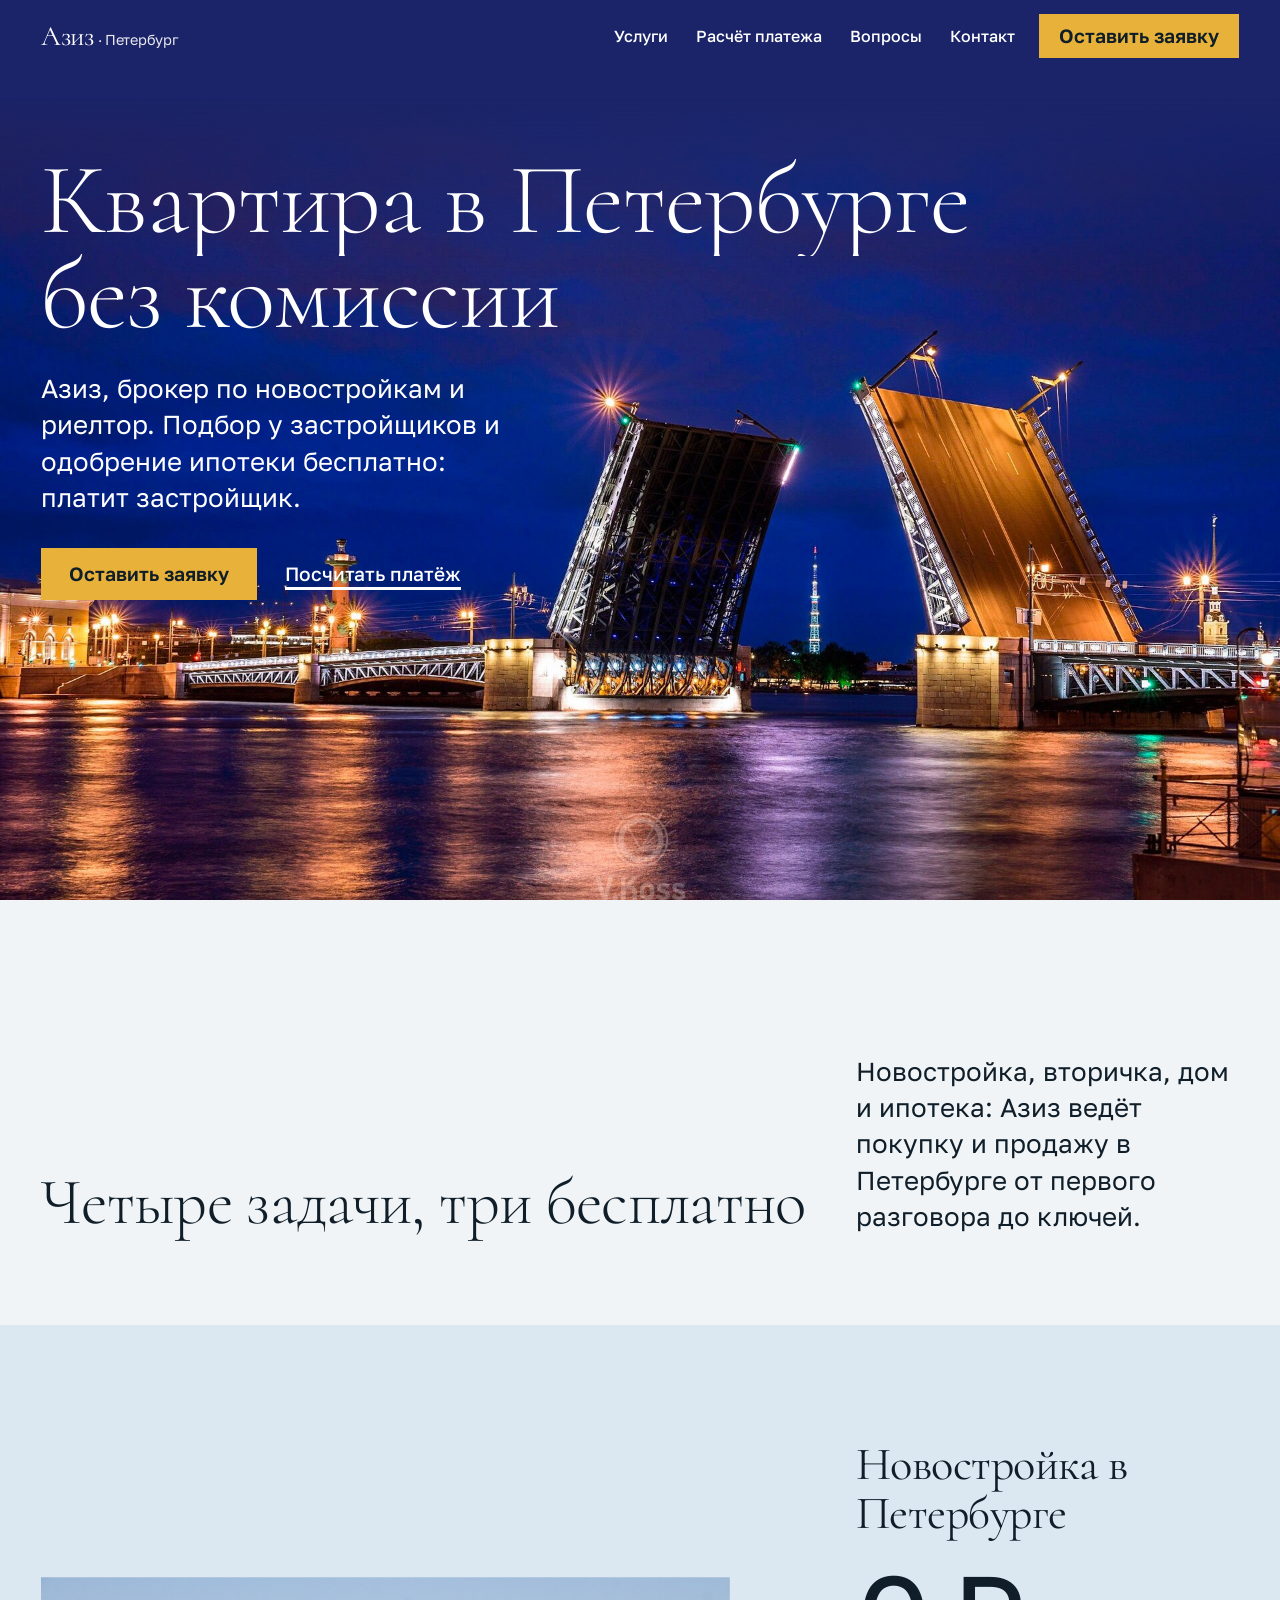
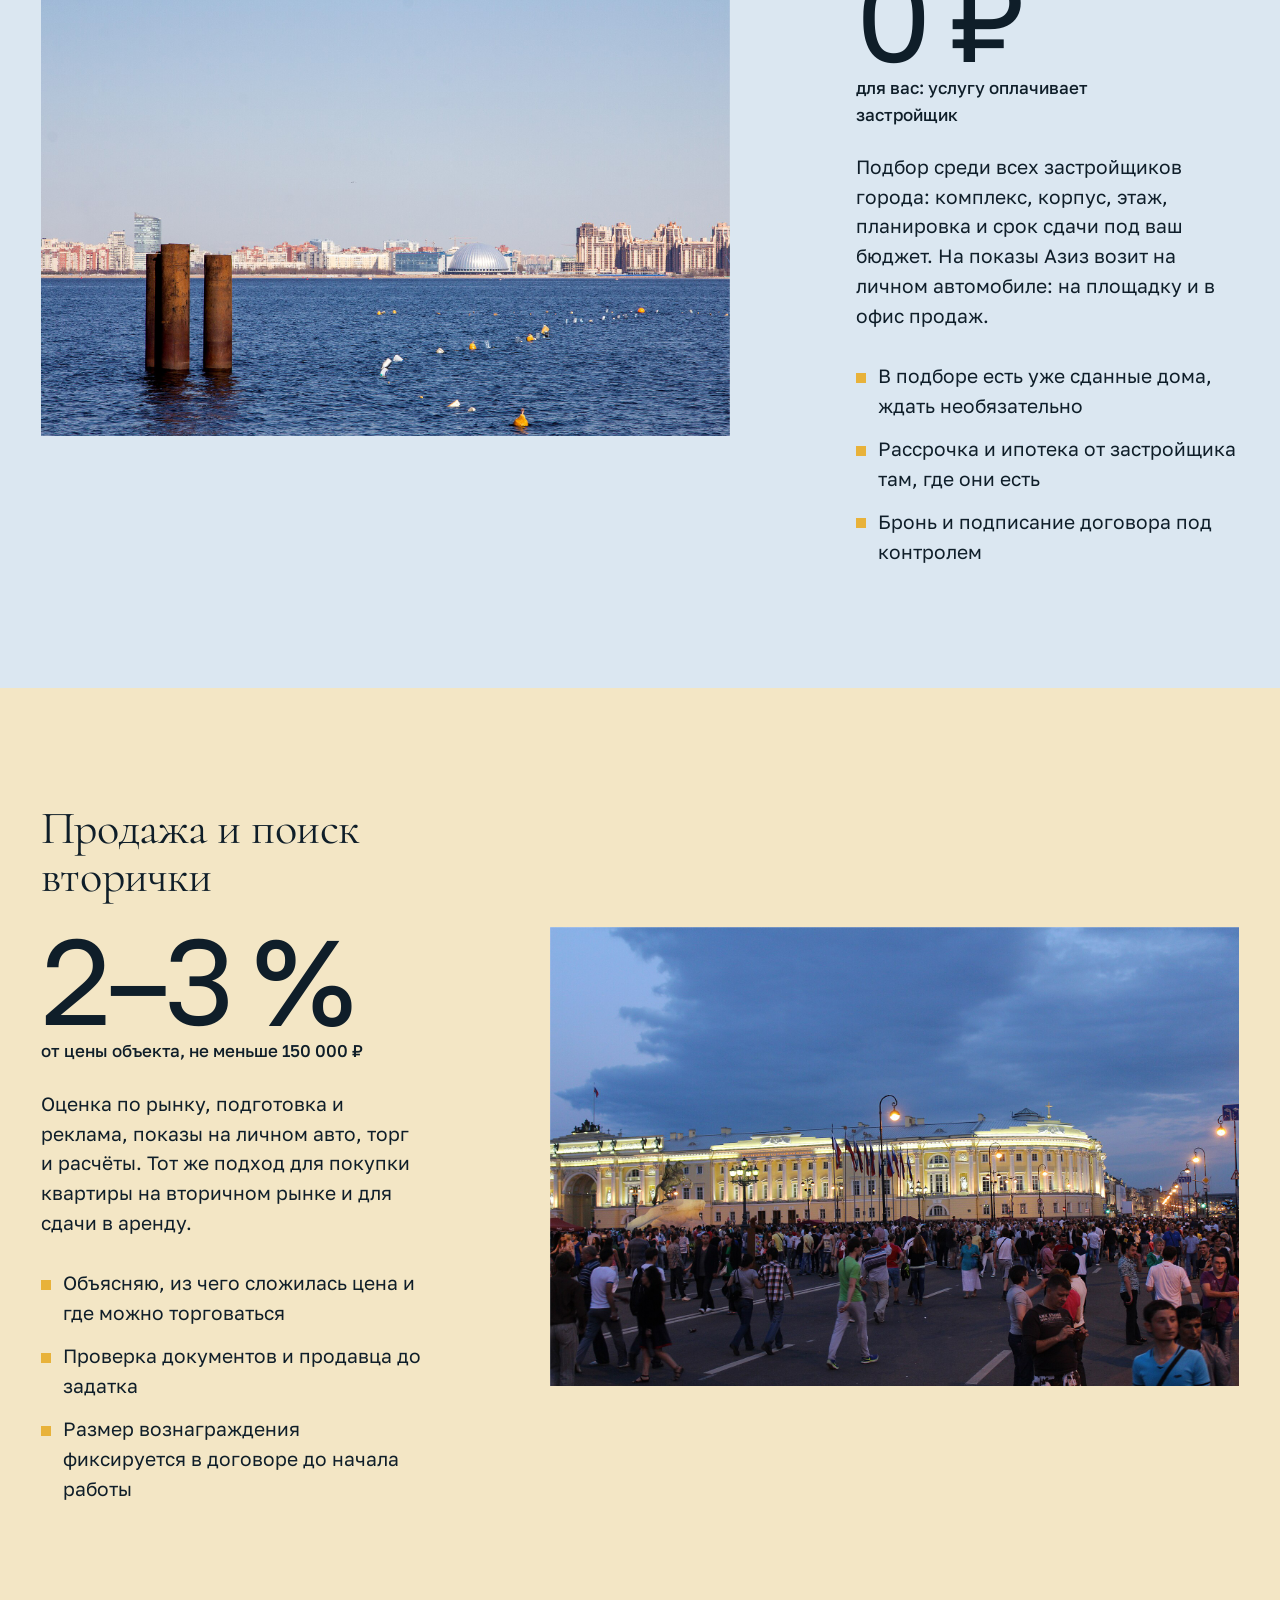
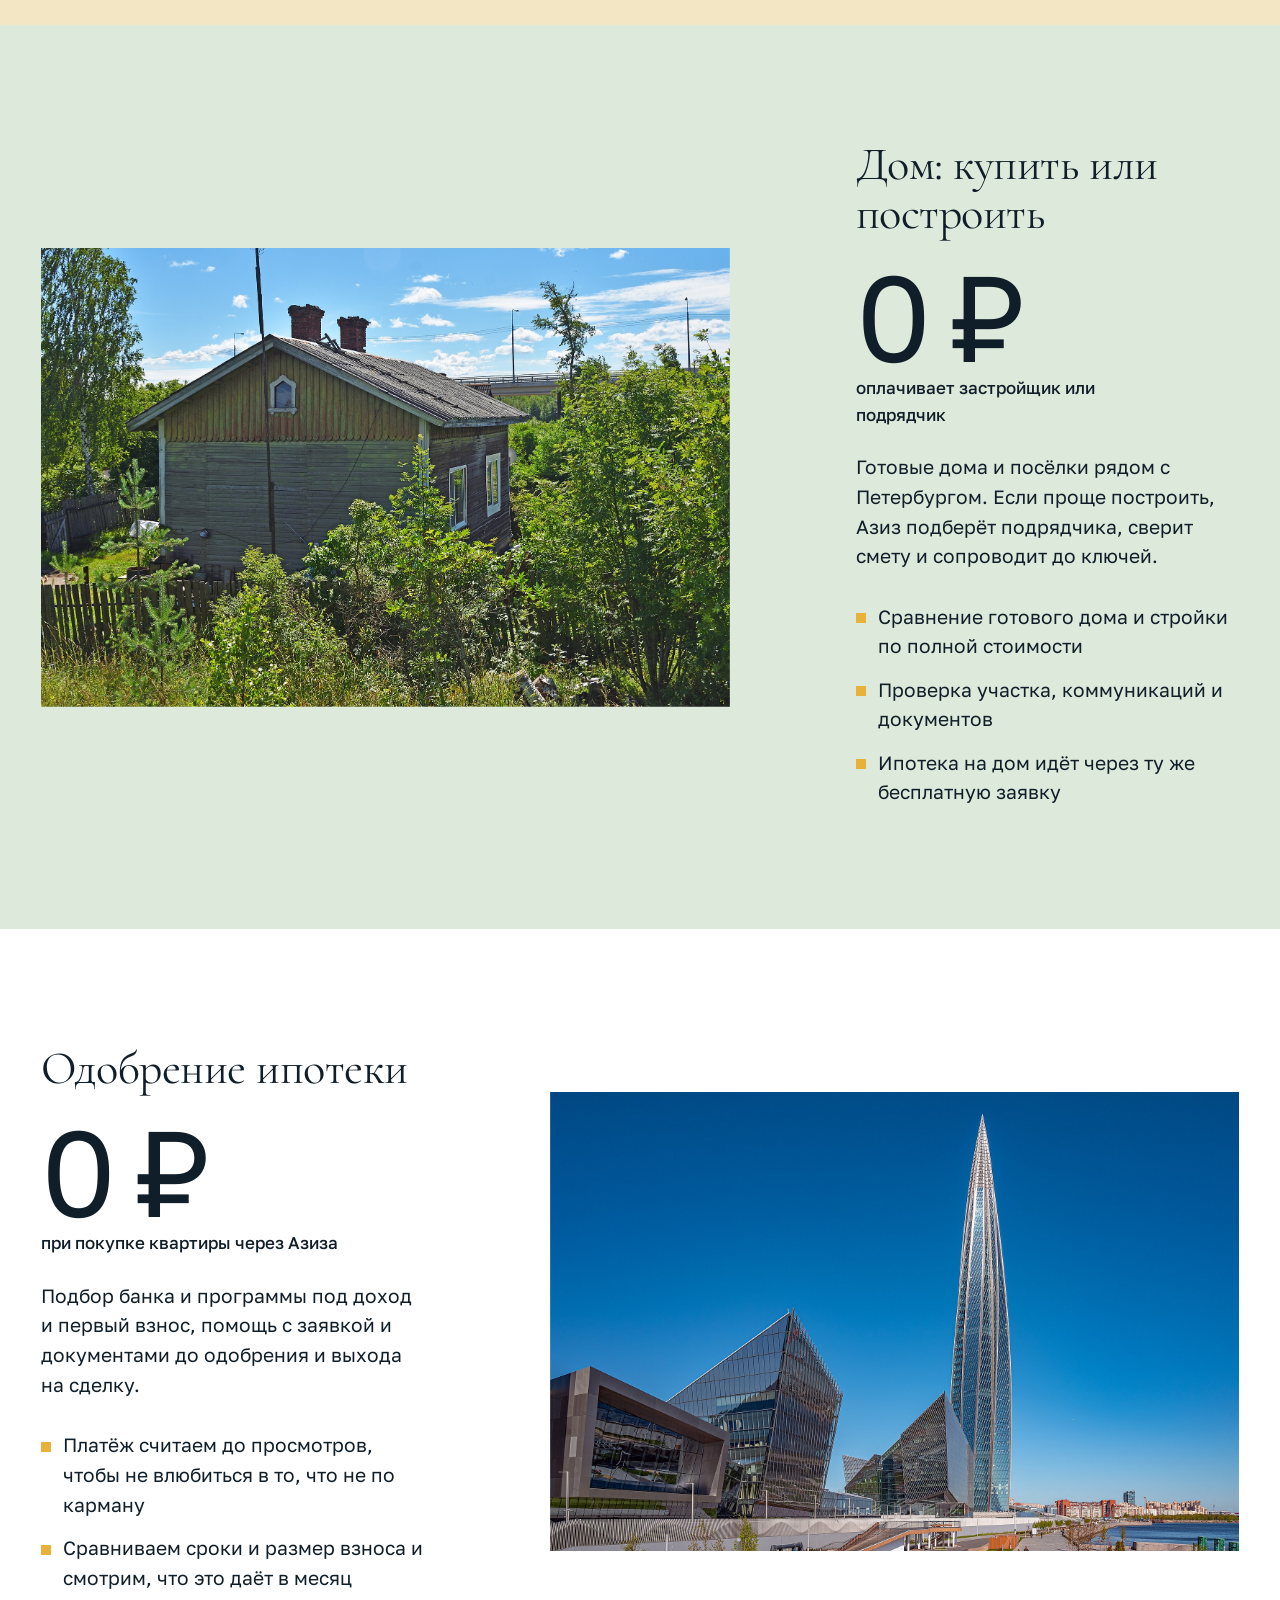
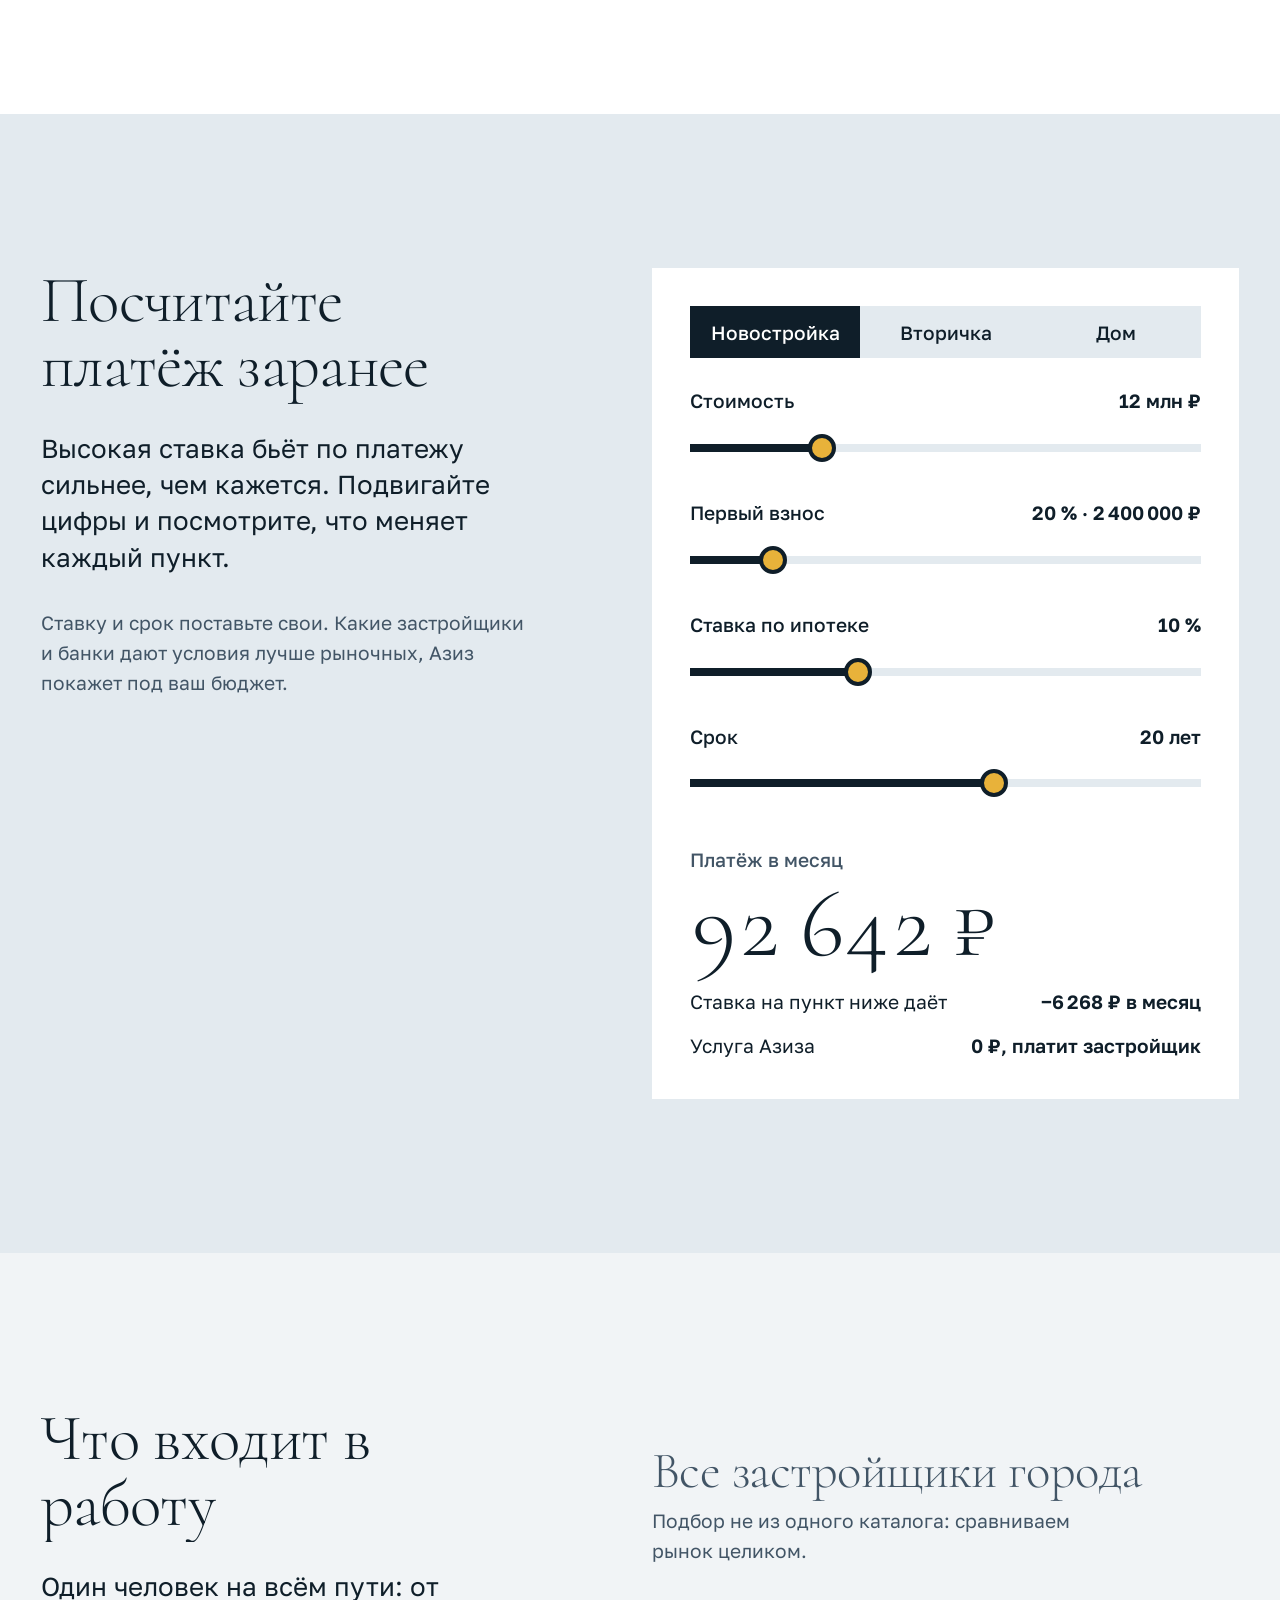
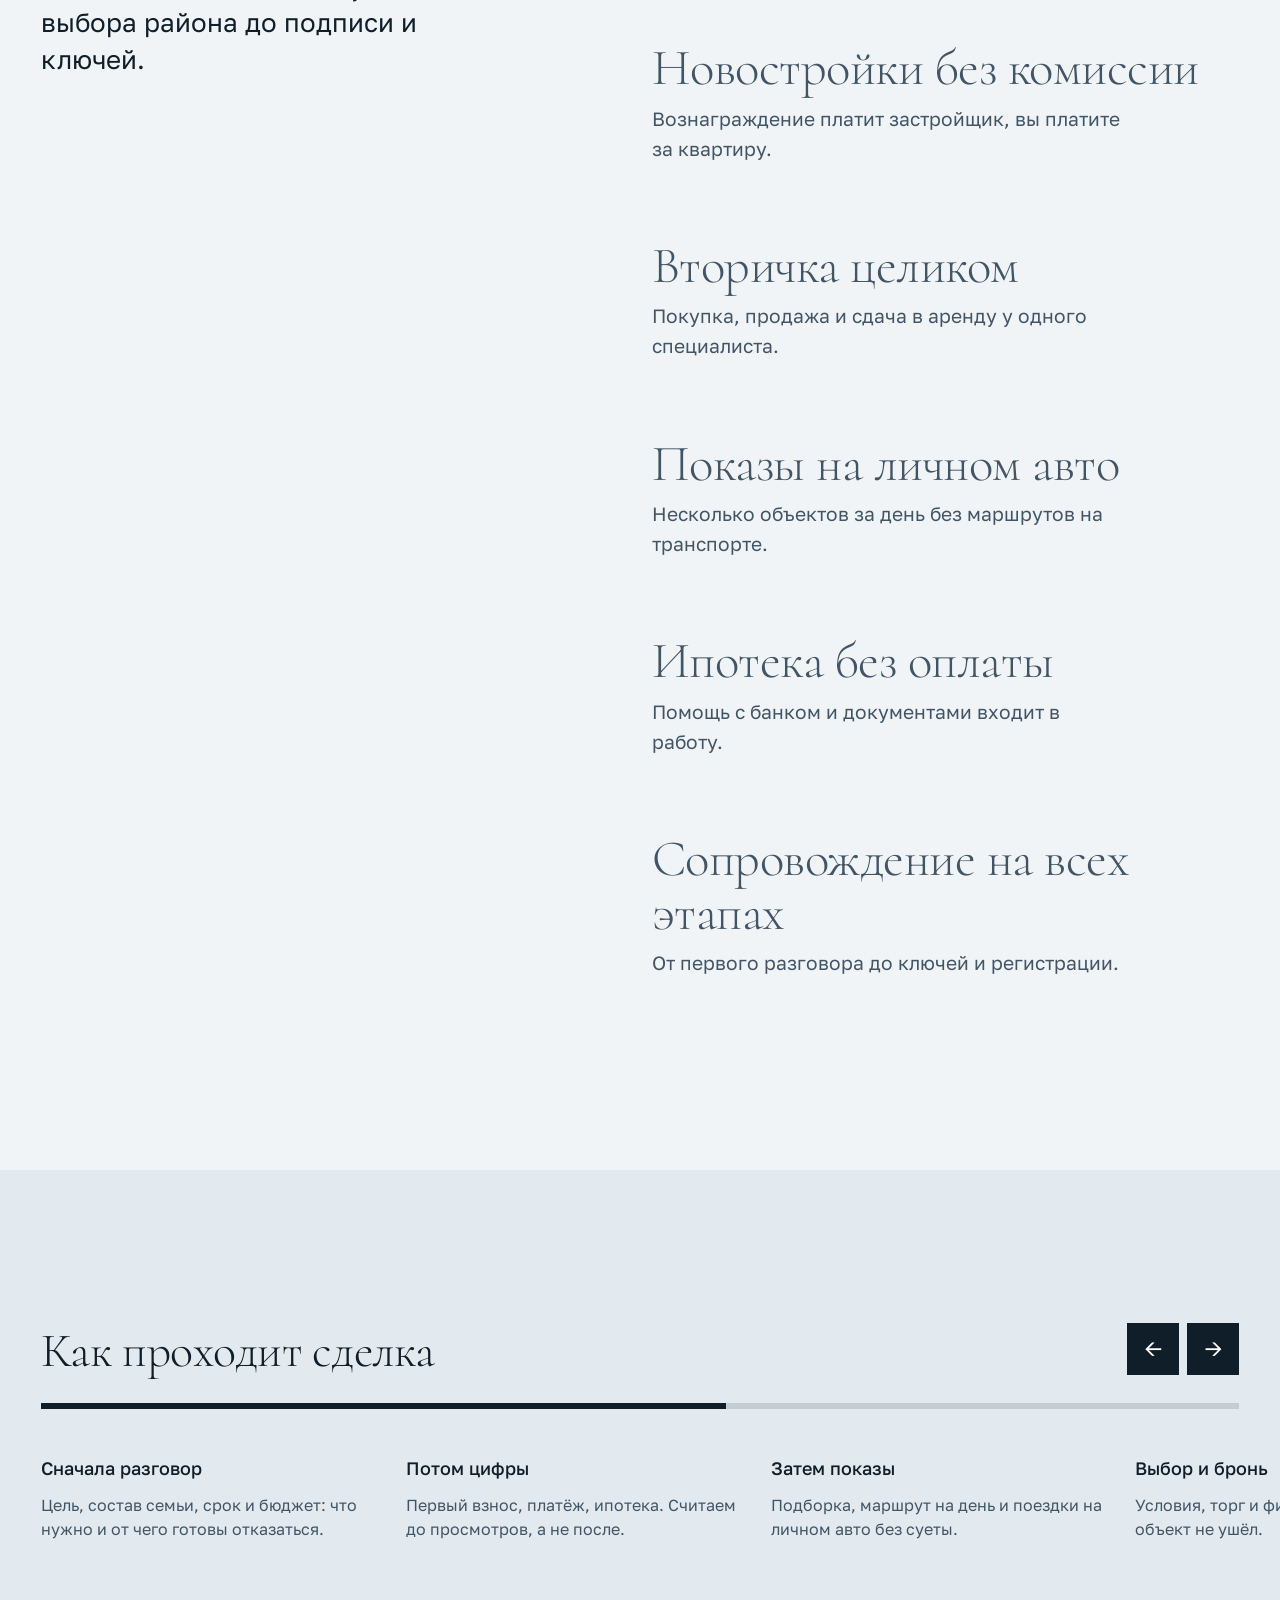
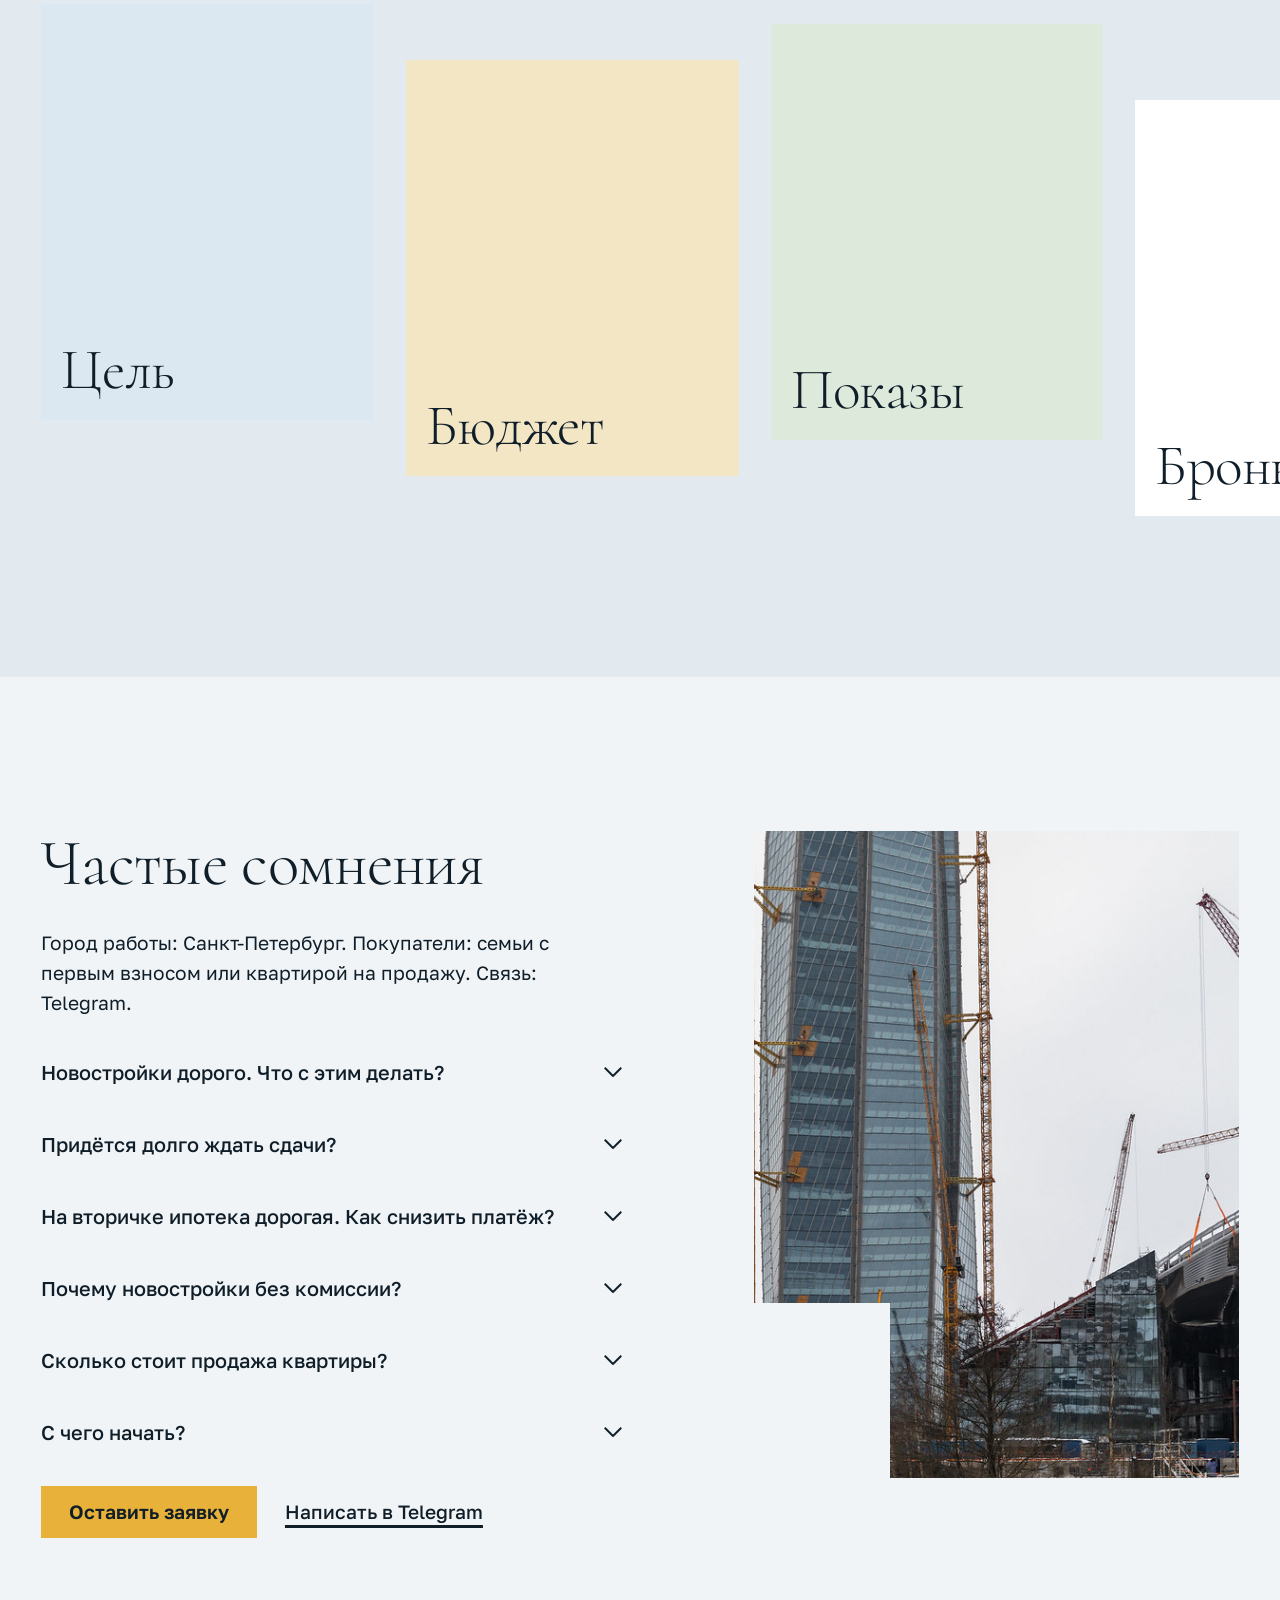
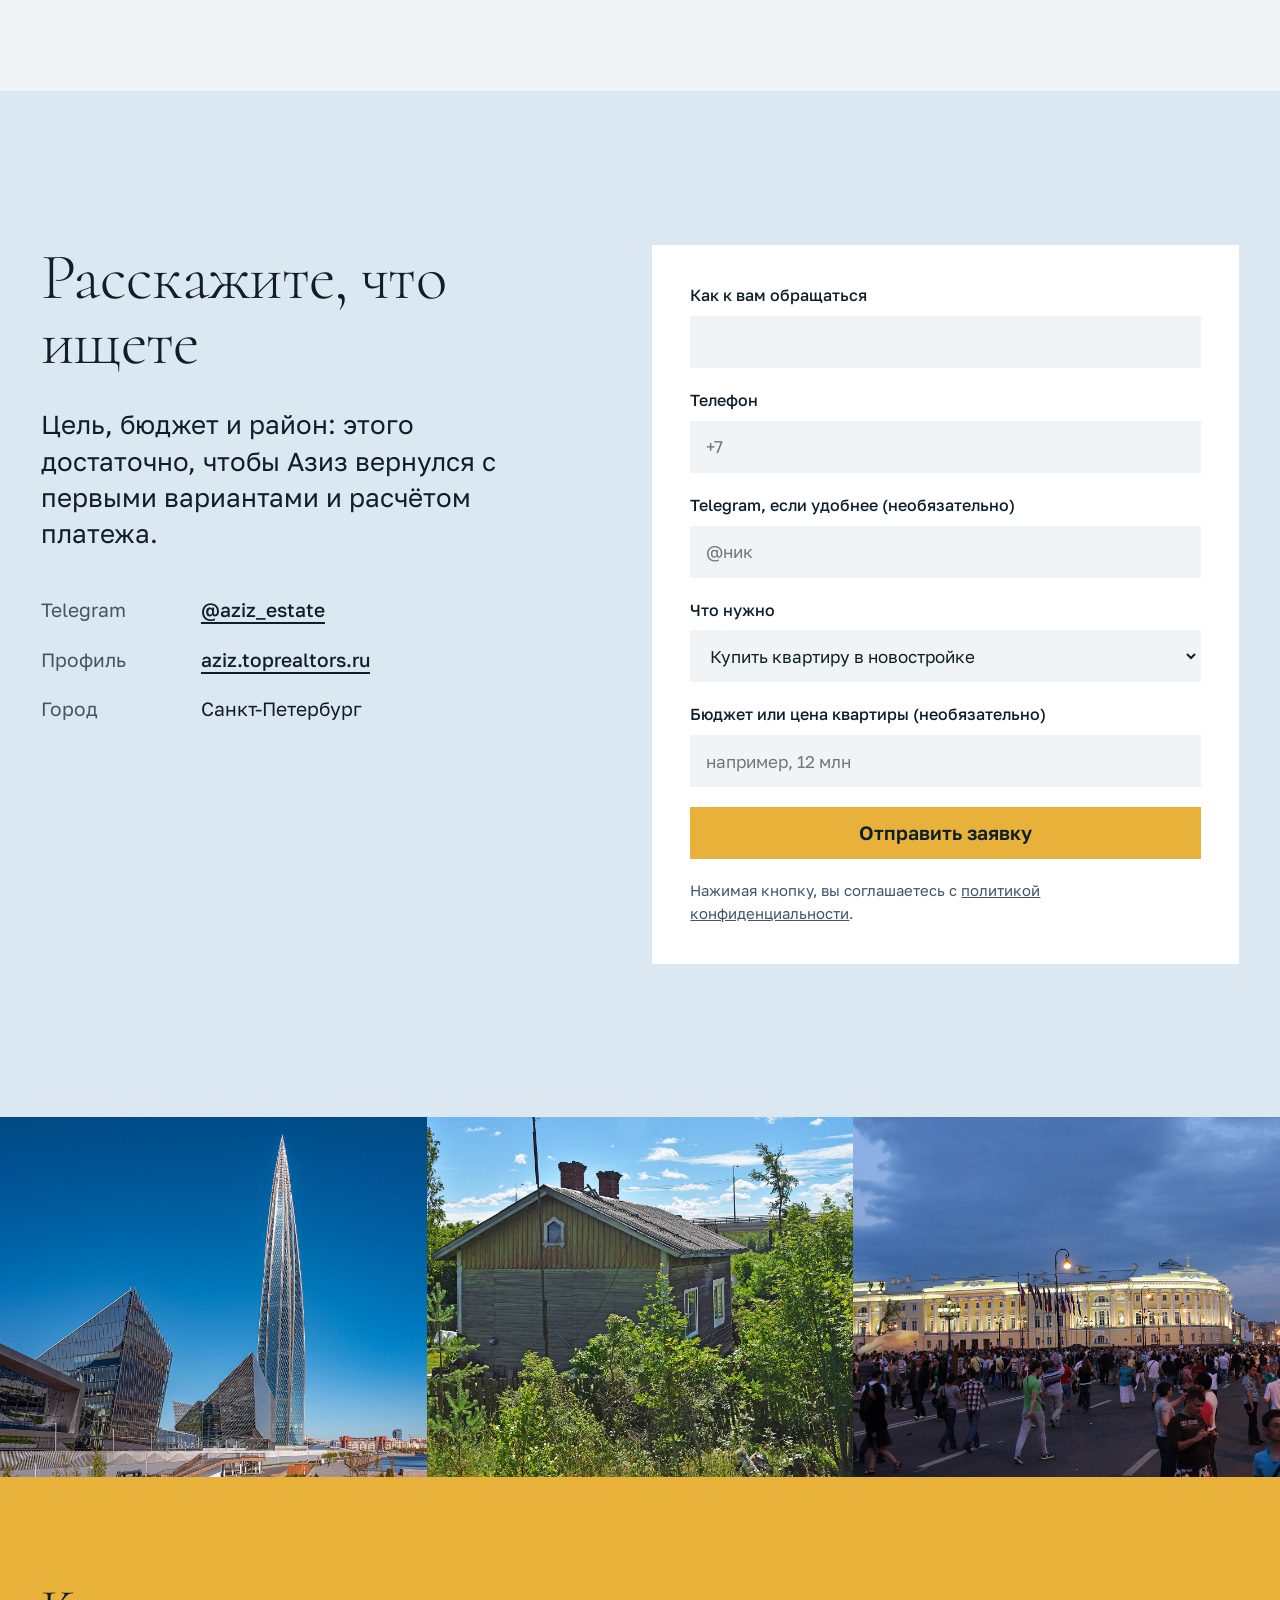
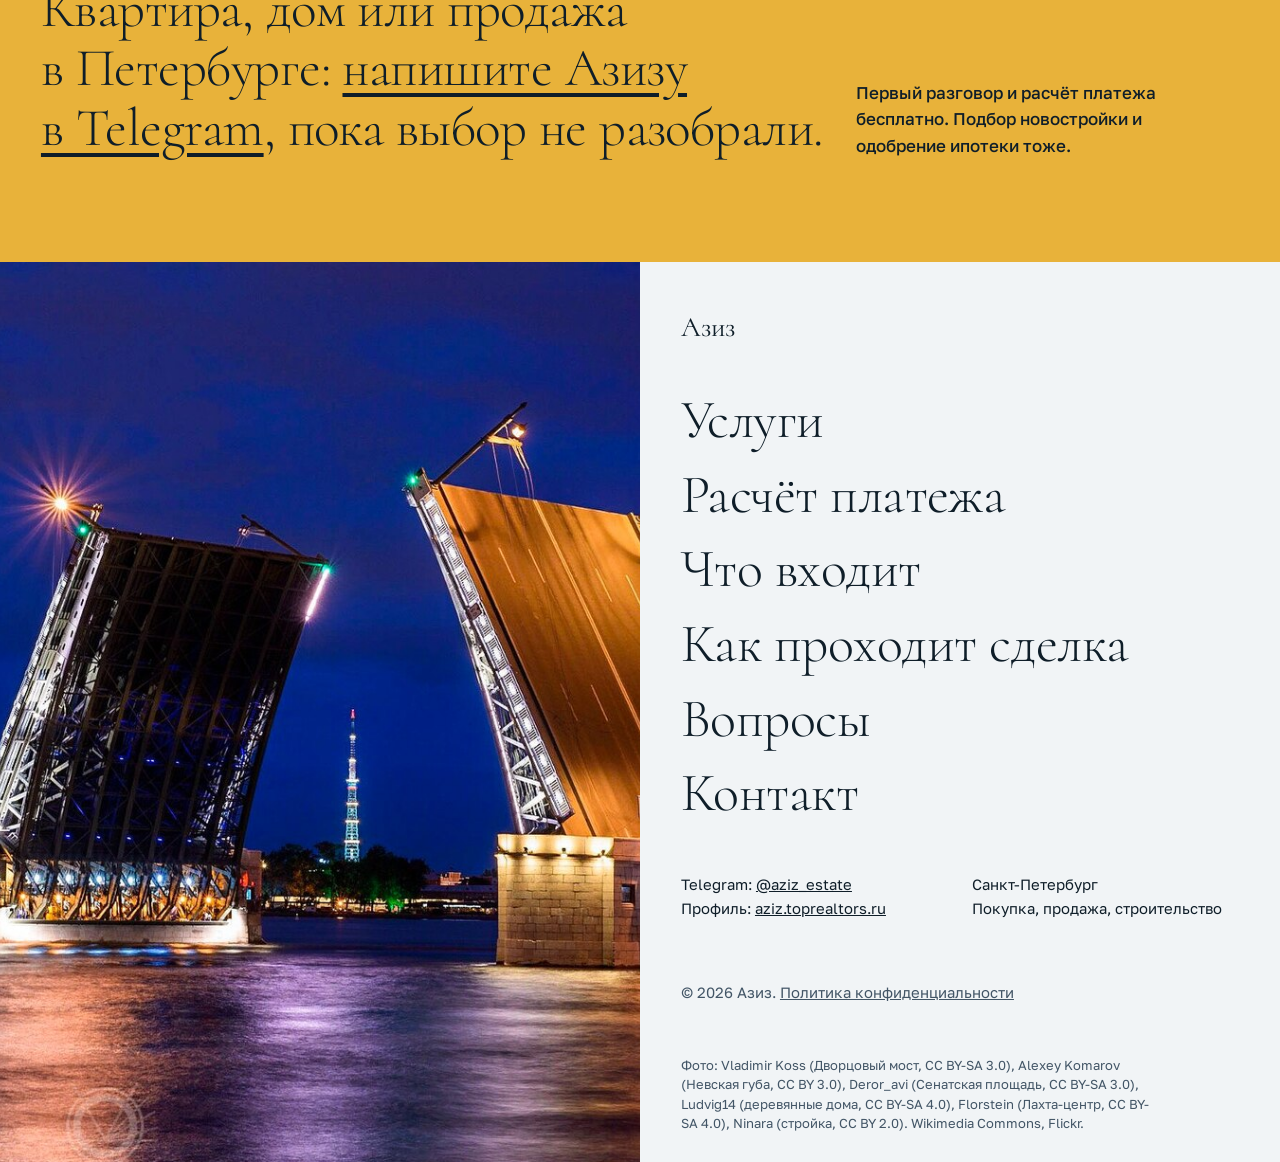
==== index.html @ d71b398b "init: landing for Aziz (SPb realtor)" ====
<!doctype html>
<html lang="ru">
<head>
<meta charset="utf-8">
<meta name="viewport" content="width=device-width, initial-scale=1">
<title>Азиз — брокер новостроек и риелтор в Петербурге</title>
<meta name="description" content="Квартира в новостройке Петербурга без комиссии: подбор у всех застройщиков, бесплатное одобрение ипотеки, показы на личном авто. Продажа вторички от 2 %.">
<meta name="theme-color" content="#f1f4f6">
<meta property="og:title" content="Азиз: квартира в Петербурге без комиссии">
<meta property="og:description" content="Новостройки, дома и ипотека бесплатно, платит застройщик. Продажа вторички: 2–3 %, от 150 000 ₽.">
<meta property="og:type" content="website">
<meta property="og:image" content="assets/disconnect.jpg">
<script>document.documentElement.className='js';</script>
<link rel="preconnect" href="https://fonts.googleapis.com">
<link rel="preconnect" href="https://fonts.gstatic.com" crossorigin>
<link href="https://fonts.googleapis.com/css2?family=Cormorant:wght@300;400;500&family=Golos+Text:wght@400;500;600&display=swap" rel="stylesheet">
<link rel="stylesheet" href="styles.css">
</head>
<body>

<header class="header" id="header">
  <div class="header__inner">
    <a class="logo" href="#top" aria-label="Азиз, на главную">Азиз<span class="logo__city"> · Петербург</span></a>
    <nav class="nav" id="nav" aria-label="Разделы">
      <a href="#services">Услуги</a>
      <a href="#calc">Расчёт платежа</a>
      <a href="#faq">Вопросы</a>
      <a href="#contact">Контакт</a>
    </nav>
    <a class="btn btn--sm" href="#contact"><span class="btn__t">Оставить заявку</span></a>
    <button class="burger" id="burger" type="button" aria-label="Меню" aria-expanded="false" aria-controls="nav"><span></span><span></span></button>
  </div>
</header>

<main id="top">

<!-- HERO -->
<section class="hero" aria-labelledby="h1">
  <div class="hero__media">
    <img class="hero__img" src="assets/disconnect.jpg" width="1920" height="1282" alt="Разведённый Дворцовый мост в Петербурге ночью, огни на Неве">
  </div>
  <div class="hero__text">
    <h1 id="h1" class="split">Квартира в Петербурге без&nbsp;комиссии</h1>
    <p class="hero__lead">Азиз, брокер по новостройкам и риелтор. Подбор у застройщиков и одобрение ипотеки бесплатно: платит застройщик.</p>
    <div class="hero__actions">
      <a class="btn" href="#contact"><span class="btn__t">Оставить заявку</span></a>
      <a class="link link--light" href="#calc">Посчитать платёж</a>
    </div>
  </div>
</section>

<!-- SERVICES -->
<section class="sec sec--head" id="services" aria-labelledby="h-services">
  <div class="wrap">
    <h2 id="h-services" class="h2 split">Четыре задачи, три&nbsp;бесплатно</h2>
    <p class="statement">Новостройка, вторичка, дом и ипотека: Азиз ведёт покупку и продажу в Петербурге от первого разговора до ключей.</p>
  </div>
</section>

<section class="chap chap--blue" aria-labelledby="h-new">
  <div class="chap__grid">
    <figure class="chap__fig shutter">
      <img src="assets/near-new-sea-passenger-port-panoramio-2.jpg" width="1920" height="1280" alt="Новые жилые кварталы Петербурга на берегу Невской губы" loading="lazy" decoding="async">
    </figure>
    <div class="chap__body">
      <h3 id="h-new" class="h3">Новостройка в Петербурге</h3>
      <p class="fee"><span class="fee__n">0&nbsp;₽</span><span class="fee__t">для вас: услугу оплачивает застройщик</span></p>
      <p>Подбор среди всех застройщиков города: комплекс, корпус, этаж, планировка и срок сдачи под ваш бюджет. На показы Азиз возит на личном автомобиле: на площадку и в офис продаж.</p>
      <ul class="plain">
        <li>В подборе есть уже сданные дома, ждать необязательно</li>
        <li>Рассрочка и ипотека от застройщика там, где они есть</li>
        <li>Бронь и подписание договора под контролем</li>
      </ul>
    </div>
  </div>
</section>

<section class="chap chap--ochre chap--flip" aria-labelledby="h-sec">
  <div class="chap__grid">
    <figure class="chap__fig shutter">
      <img src="assets/admiralty-embankment-of-neva-river-in-saint-2.jpg" width="1920" height="1280" alt="Исторические здания у Сенатской площади в вечернем Петербурге" loading="lazy" decoding="async">
    </figure>
    <div class="chap__body">
      <h3 id="h-sec" class="h3">Продажа и поиск вторички</h3>
      <p class="fee"><span class="fee__n">2–3&nbsp;%</span><span class="fee__t">от цены объекта, не меньше 150&nbsp;000&nbsp;₽</span></p>
      <p>Оценка по рынку, подготовка и реклама, показы на личном авто, торг и расчёты. Тот же подход для покупки квартиры на вторичном рынке и для сдачи в аренду.</p>
      <ul class="plain">
        <li>Объясняю, из чего сложилась цена и где можно торговаться</li>
        <li>Проверка документов и продавца до задатка</li>
        <li>Размер вознаграждения фиксируется в договоре до начала работы</li>
      </ul>
    </div>
  </div>
</section>

<section class="chap chap--sage" aria-labelledby="h-house">
  <div class="chap__grid">
    <figure class="chap__fig shutter">
      <img src="assets/vozrozhdenie-007-0394.jpg" width="1920" height="1274" alt="Деревянный дом с кирпичными трубами в Ленинградской области" loading="lazy" decoding="async">
    </figure>
    <div class="chap__body">
      <h3 id="h-house" class="h3">Дом: купить или построить</h3>
      <p class="fee"><span class="fee__n">0&nbsp;₽</span><span class="fee__t">оплачивает застройщик или подрядчик</span></p>
      <p>Готовые дома и посёлки рядом с Петербургом. Если проще построить, Азиз подберёт подрядчика, сверит смету и сопроводит до ключей.</p>
      <ul class="plain">
        <li>Сравнение готового дома и стройки по полной стоимости</li>
        <li>Проверка участка, коммуникаций и документов</li>
        <li>Ипотека на дом идёт через ту же бесплатную заявку</li>
      </ul>
    </div>
  </div>
</section>

<section class="chap chap--paper chap--flip" aria-labelledby="h-mort">
  <div class="chap__grid">
    <figure class="chap__fig shutter">
      <img src="assets/lakhta-center-img4.jpg" width="1920" height="1282" alt="Небоскрёб Лахта-центра на берегу Финского залива" loading="lazy" decoding="async">
    </figure>
    <div class="chap__body">
      <h3 id="h-mort" class="h3">Одобрение ипотеки</h3>
      <p class="fee"><span class="fee__n">0&nbsp;₽</span><span class="fee__t">при покупке квартиры через Азиза</span></p>
      <p>Подбор банка и программы под доход и первый взнос, помощь с заявкой и документами до одобрения и выхода на сделку.</p>
      <ul class="plain">
        <li>Платёж считаем до просмотров, чтобы не влюбиться в то, что не по карману</li>
        <li>Сравниваем сроки и размер взноса и смотрим, что это даёт в месяц</li>
      </ul>
    </div>
  </div>
</section>

<!-- CALCULATOR -->
<section class="sec sec--surface" id="calc" aria-labelledby="h-calc">
  <div class="wrap calc">
    <div class="calc__intro">
      <h2 id="h-calc" class="h2 split">Посчитайте платёж заранее</h2>
      <p class="statement">Высокая ставка бьёт по платежу сильнее, чем кажется. Подвигайте цифры и посмотрите, что меняет каждый пункт.</p>
      <p class="note">Ставку и срок поставьте свои. Какие застройщики и банки дают условия лучше рыночных, Азиз покажет под ваш бюджет.</p>
    </div>
    <form class="calc__ui" id="calc-ui" onsubmit="return false" data-ui>
      <fieldset class="seg" aria-label="Что покупаете">
        <label><input type="radio" name="kind" value="new" checked><span>Новостройка</span></label>
        <label><input type="radio" name="kind" value="sec"><span>Вторичка</span></label>
        <label><input type="radio" name="kind" value="house"><span>Дом</span></label>
      </fieldset>

      <div class="rng">
        <label for="c-price">Стоимость <output id="o-price">12 млн ₽</output></label>
        <input id="c-price" type="range" min="3" max="40" step="0.5" value="12">
      </div>
      <div class="rng">
        <label for="c-down">Первый взнос <output id="o-down">20 %</output></label>
        <input id="c-down" type="range" min="10" max="80" step="5" value="20">
      </div>
      <div class="rng">
        <label for="c-rate">Ставка по ипотеке <output id="o-rate">10 %</output></label>
        <input id="c-rate" type="range" min="3" max="25" step="0.5" value="10">
      </div>
      <div class="rng">
        <label for="c-term">Срок <output id="o-term">20 лет</output></label>
        <input id="c-term" type="range" min="5" max="30" step="1" value="20">
      </div>

      <div class="res" aria-live="polite">
        <p class="res__main"><span class="res__label">Платёж в месяц</span><span class="res__big" id="r-pay">—</span></p>
        <p class="res__row"><span>Ставка на пункт ниже даёт</span><b id="r-diff">—</b></p>
        <p class="res__row"><span>Услуга Азиза</span><b id="r-fee">—</b></p>
      </div>
    </form>
  </div>
</section>

<!-- WHY -->
<section class="sec" id="why" aria-labelledby="h-why">
  <div class="wrap why">
    <div class="why__head">
      <h2 id="h-why" class="h2 split">Что входит в работу</h2>
      <p class="statement">Один человек на всём пути: от выбора района до подписи и ключей.</p>
    </div>
    <ol class="why__list" id="why-list">
      <li><strong>Все застройщики города</strong><span>Подбор не из одного каталога: сравниваем рынок целиком.</span></li>
      <li><strong>Новостройки без комиссии</strong><span>Вознаграждение платит застройщик, вы платите за квартиру.</span></li>
      <li><strong>Вторичка целиком</strong><span>Покупка, продажа и сдача в аренду у одного специалиста.</span></li>
      <li><strong>Показы на личном авто</strong><span>Несколько объектов за день без маршрутов на транспорте.</span></li>
      <li><strong>Ипотека без оплаты</strong><span>Помощь с банком и документами входит в работу.</span></li>
      <li><strong>Сопровождение на всех этапах</strong><span>От первого разговора до ключей и регистрации.</span></li>
    </ol>
  </div>
</section>

<!-- PROCESS -->
<section class="sec sec--surface sec--bleed" id="process" aria-labelledby="h-proc">
  <div class="wrap row-head">
    <h2 id="h-proc" class="h2 split">Как проходит сделка</h2>
    <div class="row-ctl">
      <button class="sq" id="row-prev" type="button" aria-label="Назад">←</button>
      <button class="sq" id="row-next" type="button" aria-label="Вперёд">→</button>
    </div>
  </div>
  <div class="bar" aria-hidden="true"><i id="row-bar"></i></div>
  <div class="row" id="row" tabindex="0" aria-label="Этапы сделки, листайте вправо">
    <article class="col col--a"><h3>Сначала разговор</h3><p>Цель, состав семьи, срок и бюджет: что нужно и от чего готовы отказаться.</p><div class="col__word">Цель</div></article>
    <article class="col col--b"><h3>Потом цифры</h3><p>Первый взнос, платёж, ипотека. Считаем до просмотров, а не после.</p><div class="col__word">Бюджет</div></article>
    <article class="col col--c"><h3>Затем показы</h3><p>Подборка, маршрут на день и поездки на личном авто без суеты.</p><div class="col__word">Показы</div></article>
    <article class="col col--d"><h3>Выбор и бронь</h3><p>Условия, торг и фиксация цены, пока объект не ушёл.</p><div class="col__word">Бронь</div></article>
    <article class="col col--a"><h3>Сделка</h3><p>Договор, ипотека, расчёты. Проверка документов и сопровождение на подписании.</p><div class="col__word">Сделка</div></article>
    <article class="col col--b"><h3>Ключи</h3><p>Приёмка, регистрация и вопросы после сделки: на связи.</p><div class="col__word">Ключи</div></article>
  </div>
</section>

<!-- FAQ -->
<section class="faq" id="faq" aria-labelledby="h-faq">
  <div class="faq__grid">
    <div class="faq__text">
      <h2 id="h-faq" class="h2 split">Частые сомнения</h2>
      <p class="facts">Город работы: Санкт-Петербург. Покупатели: семьи с первым взносом или квартирой на продажу. Связь: Telegram.</p>
      <div class="acc">
        <details>
          <summary>Новостройки дорого. Что с этим делать?</summary>
          <p>Сравниваем комплексы и корпуса по цене за метр, смотрим этапы строительства, рассрочки и акции застройщиков. Часто разница между соседними корпусами выше, чем кажется.</p>
        </details>
        <details>
          <summary>Придётся долго ждать сдачи?</summary>
          <p>Нет. В подборе есть и дома со сроком сдачи вот-вот, и уже сданные. Срок один из первых фильтров, который вы задаёте.</p>
        </details>
        <details>
          <summary>На вторичке ипотека дорогая. Как снизить платёж?</summary>
          <p>Считаем платёж при разном взносе и сроке, сравниваем банки и программы. Параллельно смотрим варианты новостроек, где ипотека может выйти дешевле.</p>
        </details>
        <details>
          <summary>Почему новостройки без комиссии?</summary>
          <p>Вознаграждение за привлечение покупателя платит застройщик из своего бюджета на продажи. Вы платите по договору за квартиру, услуга подбора для вас бесплатна.</p>
        </details>
        <details>
          <summary>Сколько стоит продажа квартиры?</summary>
          <p>От 2 до 3 % от цены, но не меньше 150 000 ₽. Точная сумма и условия в договоре до начала работы.</p>
        </details>
        <details>
          <summary>С чего начать?</summary>
          <p>Напишите в Telegram или оставьте заявку: цель, бюджет, желаемый район. Остальное обсудим в первом разговоре.</p>
        </details>
      </div>
      <div class="faq__cta">
        <a class="btn" href="#contact"><span class="btn__t">Оставить заявку</span></a>
        <a class="link" href="https://t.me/aziz_estate" target="_blank" rel="noopener">Написать в Telegram</a>
      </div>
    </div>
    <div class="faq__pics">
      <figure class="faq__big shutter"><img src="assets/new-constructions-in-st-petersburg-russia.jpg" width="1024" height="681" alt="Строящиеся высотные здания и башенные краны в Петербурге" loading="lazy" decoding="async"></figure>
      <figure class="faq__small shutter"><img src="assets/lesogorsky-sentyabrskayastreet2-007-1426.jpg" width="1920" height="1275" alt="Двухэтажный деревянный дом под закатным светом" loading="lazy" decoding="async"></figure>
    </div>
  </div>
</section>

<!-- CONTACT -->
<section class="sec sec--contact" id="contact" aria-labelledby="h-contact">
  <div class="wrap contact">
    <div class="contact__text">
      <h2 id="h-contact" class="h2 split">Расскажите, что ищете</h2>
      <p class="statement">Цель, бюджет и район: этого достаточно, чтобы Азиз вернулся с первыми вариантами и расчётом платежа.</p>
      <ul class="plain plain--lg">
        <li><span>Telegram</span><a href="https://t.me/aziz_estate" target="_blank" rel="noopener">@aziz_estate</a></li>
        <li><span>Профиль</span><a href="https://aziz.toprealtors.ru" target="_blank" rel="noopener">aziz.toprealtors.ru</a></li>
        <li><span>Город</span>Санкт-Петербург</li>
      </ul>
    </div>
    <form class="form" id="leadForm" novalidate data-ui>
      <label class="fld"><span>Как к вам обращаться</span><input type="text" name="name" autocomplete="name" required></label>
      <label class="fld"><span>Телефон</span><input type="tel" name="phone" autocomplete="tel" inputmode="tel" placeholder="+7" required></label>
      <label class="fld"><span>Telegram, если удобнее (необязательно)</span><input type="text" name="telegram" placeholder="@ник"></label>
      <label class="fld"><span>Что нужно</span>
        <select name="goal">
          <option>Купить квартиру в новостройке</option>
          <option>Продать квартиру</option>
          <option>Купить квартиру на вторичке</option>
          <option>Купить или построить дом</option>
          <option>Одобрение ипотеки</option>
        </select>
      </label>
      <label class="fld"><span>Бюджет или цена квартиры (необязательно)</span><input type="text" name="budget" placeholder="например, 12 млн"></label>
      <input type="text" name="_gotcha" style="display:none" tabindex="-1" autocomplete="off">
      <button class="btn btn--block" type="submit"><span class="btn__t">Отправить заявку</span></button>
      <p class="consent">Нажимая кнопку, вы соглашаетесь с <a href="privacy.html">политикой конфиденциальности</a>.</p>
    </form>
  </div>
</section>

<!-- STRIP + BAND -->
<section class="strip" aria-label="Петербург и пригороды">
  <img src="assets/lakhta-center-img4.jpg" width="1920" height="1282" alt="Лахта-центр и набережная" loading="lazy" decoding="async">
  <img src="assets/vozrozhdenie-007-0394.jpg" width="1920" height="1274" alt="Деревянный дом в Ленинградской области" loading="lazy" decoding="async">
  <img src="assets/admiralty-embankment-of-neva-river-in-saint-2.jpg" width="1920" height="1280" alt="Здания у Сенатской площади вечером" loading="lazy" decoding="async">
</section>
<section class="band" aria-labelledby="h-band">
  <div class="band__in">
    <h2 id="h-band" class="band__t">Квартира, дом или продажа в&nbsp;Петербурге: <a href="https://t.me/aziz_estate" target="_blank" rel="noopener">напишите Азизу в&nbsp;Telegram</a>, пока выбор не&nbsp;разобрали.</h2>
    <p class="band__s">Первый разговор и расчёт платежа бесплатно. Подбор новостройки и одобрение ипотеки тоже.</p>
  </div>
</section>

</main>

<footer class="foot">
  <div class="foot__pic"><img src="assets/disconnect.jpg" width="1920" height="1282" alt="Разведённые пролёты Дворцового моста, Петербург" loading="lazy" decoding="async"></div>
  <div class="foot__side">
    <a class="foot__logo" href="#top">Азиз</a>
    <nav class="foot__menu" aria-label="Меню подвала">
      <a href="#services">Услуги</a>
      <a href="#calc">Расчёт платежа</a>
      <a href="#why">Что входит</a>
      <a href="#process">Как проходит сделка</a>
      <a href="#faq">Вопросы</a>
      <a href="#contact">Контакт</a>
    </nav>
    <div class="foot__info">
      <p>Telegram: <a href="https://t.me/aziz_estate" target="_blank" rel="noopener">@aziz_estate</a><br>Профиль: <a href="https://aziz.toprealtors.ru" target="_blank" rel="noopener">aziz.toprealtors.ru</a></p>
      <p>Санкт-Петербург<br>Покупка, продажа, строительство</p>
    </div>
    <p class="foot__legal">© <span id="year">2026</span> Азиз. <a href="privacy.html">Политика конфиденциальности</a></p>
    <p class="foot__credits" id="credits">Фото: Vladimir Koss (Дворцовый мост, CC BY-SA 3.0), Alexey Komarov (Невская губа, CC BY 3.0), Deror_avi (Сенатская площадь, CC BY-SA 3.0), Ludvig14 (деревянные дома, CC BY-SA 4.0), Florstein (Лахта-центр, CC BY-SA 4.0), Ninara (стройка, CC BY 2.0). Wikimedia Commons, Flickr.</p>
  </div>
</footer>

<script src="script.js"></script>
</body>
</html>
---- styles.css ----
:root{
  --bg:#f1f4f6;
  --surface:#e3eaef;
  --ink:#0f1e29;
  --muted:#425566;
  --accent:#e8b23a;
  --accent-ink:#0f1e29;
  --f-blue:#dbe7f1;
  --f-ochre:#f3e6c5;
  --f-sage:#dde9db;
  --f-paper:#ffffff;
  --night:#1b2468;
  --m:clamp(16px,3.2vw,48px);
  --serif:"Cormorant","Times New Roman",serif;
  --sans:"Golos Text",system-ui,-apple-system,"Segoe UI",sans-serif;
  --s-small:clamp(.875rem,.85rem + .1vw,.9375rem);
  --s-body:clamp(1.0625rem,1rem + .25vw,1.25rem);
  --s-lead:clamp(1.25rem,1.1rem + .7vw,1.625rem);
  --s-head:clamp(2.1rem,1.2rem + 3.6vw,4.5rem);
  --ease:cubic-bezier(.22,.8,.2,1);
  --ease-io:cubic-bezier(.77,0,.18,1);
}
*,*::before,*::after{box-sizing:border-box}
html{scroll-behavior:auto;-webkit-text-size-adjust:100%}
body{margin:0;background:var(--bg);color:var(--ink);font:400 var(--s-body)/1.55 var(--sans);overflow-x:hidden}
img{display:block;max-width:100%;height:auto}
a{color:inherit}
h1,h2,h3,p,ul,ol,figure{margin:0}
ul,ol{padding:0;list-style:none}
button{font:inherit;color:inherit;cursor:pointer}
::selection{background:var(--accent);color:var(--accent-ink)}
:focus-visible{outline:3px solid var(--ink);outline-offset:3px}
.hero :focus-visible,.header:not(.is-solid) :focus-visible{outline-color:#fff}

/* ---------- type ---------- */
.h2,.h3,h1,.fee__n,.res__big,.why__list strong,.band__t,.col__word,.foot__menu a,.logo,.foot__logo{font-variant-numeric:lining-nums}
.h2,.h3,h1{font-family:var(--serif);font-weight:300;letter-spacing:-.01em;line-height:1}
.h2{font-size:var(--s-head);max-width:15ch}
.h3{font-size:clamp(1.9rem,1.3rem + 2vw,3rem);font-weight:400;line-height:1.05}
.statement{font-size:var(--s-lead);line-height:1.4;max-width:34ch;color:var(--ink)}
.note{font-size:var(--s-body);color:var(--muted);max-width:44ch}
.plain li{padding:.35em 0}
.link{font-weight:500;text-decoration:underline;text-decoration-thickness:3px;text-underline-offset:6px;transition:text-underline-offset .25s var(--ease)}
.link:hover{text-underline-offset:9px}
.link--light{color:#fff}

/* ---------- buttons ---------- */
.btn{display:inline-flex;align-items:center;justify-content:center;min-height:52px;padding:0 28px;background:var(--accent);color:var(--accent-ink);font-weight:600;text-decoration:none;border:0;border-radius:0;position:relative;overflow:hidden;transition:transform .2s var(--ease)}
.btn::before{content:"";position:absolute;inset:0;background:var(--ink);transform:translateY(101%);transition:transform .35s var(--ease)}
.btn__t{position:relative;z-index:1;transition:color .3s}
.btn:hover::before{transform:translateY(0)}
.btn:hover .btn__t{color:#fff}
.btn:active{transform:scale(.97)}
.btn--sm{min-height:44px;padding:0 20px;white-space:nowrap}
.btn--block{width:100%}

/* ---------- header ---------- */
.header{position:fixed;inset:0 0 auto 0;z-index:50;color:#fff;transition:background .35s,color .35s,transform .4s var(--ease)}
.header.is-solid{background:var(--bg);color:var(--ink)}
.header__inner{display:flex;align-items:center;gap:24px;min-width:0;padding:14px var(--m)}
.logo{flex-shrink:0;font:400 1.75rem/1 var(--serif);text-decoration:none;letter-spacing:-.01em}
.logo__city{font-family:var(--sans);font-size:.9rem;opacity:.9}
.nav{display:flex;gap:28px;margin-left:auto}
.nav a{white-space:nowrap;text-decoration:none;font-weight:500;font-size:1rem;position:relative;padding:6px 0}
.nav a::after{content:"";position:absolute;left:0;right:0;bottom:0;height:3px;background:var(--accent);transform:scaleX(0);transform-origin:left;transition:transform .3s var(--ease)}
.nav a:hover::after{transform:scaleX(1)}
.burger{display:none;margin-left:auto;width:44px;height:44px;background:none;border:0;position:relative}
.burger span{position:absolute;left:10px;right:10px;height:2px;background:currentColor;transition:transform .3s var(--ease),top .3s var(--ease)}
.burger span:first-child{top:16px}.burger span:last-child{top:26px}
.burger.is-open span:first-child{top:21px;transform:rotate(45deg)}
.burger.is-open span:last-child{top:21px;transform:rotate(-45deg)}

/* ---------- hero ---------- */
.hero{position:relative;height:100svh;min-height:640px;background:var(--night);color:#fff;overflow:hidden}
.hero__media{position:absolute;left:0;right:0;bottom:0;top:11svh}
.hero__img{width:100%;height:100%;object-fit:cover;object-position:56% 0;/* taste-skill-ignore */ -webkit-mask-image:linear-gradient(to bottom,transparent 0,#000 22%);mask-image:linear-gradient(to bottom,transparent 0,#000 22%);transform:translate3d(0,var(--py,0),0)}
.js .hero__img{clip-path:inset(0 50% 0 50%);transform:translate3d(0,var(--py,0),0) scale(1.14);transition:clip-path 1.25s var(--ease-io),transform 1.8s var(--ease)}
.js.ready .hero__img{clip-path:inset(0 0 0 0);transform:translate3d(0,var(--py,0),0) scale(1)}
.hero__text{position:absolute;z-index:2;left:var(--m);right:var(--m);top:clamp(96px,17svh,170px)}
.hero h1{font-size:clamp(2.2rem,1rem + 6.6vw,7.4rem);line-height:.95;max-width:10.2em}
.hero__lead{margin-top:clamp(20px,3svh,36px);font-size:var(--s-lead);line-height:1.4;max-width:30ch}
.hero__actions{margin-top:clamp(24px,3.5svh,40px);display:flex;align-items:center;gap:28px;flex-wrap:wrap}

/* ---------- sections ---------- */
.wrap{padding:0 var(--m);max-width:1680px;margin:0 auto}
.sec{padding:clamp(88px,12vw,200px) 0}
.sec--head{padding-bottom:clamp(56px,7vw,110px)}
.sec--head .wrap{display:grid;grid-template-columns:repeat(12,1fr);gap:0 24px;align-items:end}
.sec--head .h2{grid-column:1/9;max-width:none}
.sec--head .statement{grid-column:9/13}
.sec--surface{background:var(--surface)}

/* word-split headings */
.split .w{display:inline-block;overflow:hidden;vertical-align:top;padding-bottom:.08em;margin-bottom:-.08em}
.split .w>span{display:inline-block}
.js .split .w>span{transform:translateY(105%);transition:transform .9s var(--ease);transition-delay:calc(var(--i,0)*70ms + var(--base,0ms))}
.js .split.in .w>span{transform:none}

/* chapters */
.chap{padding:clamp(72px,9vw,150px) 0;transition:background .4s}
.chap--blue{background:var(--f-blue)}
.chap--ochre{background:var(--f-ochre)}
.chap--sage{background:var(--f-sage)}
.chap--paper{background:var(--f-paper)}
.chap__grid{display:grid;grid-template-columns:repeat(12,1fr);gap:0 24px;padding:0 var(--m);max-width:1680px;margin:0 auto;align-items:center}
.chap__fig{grid-column:1/8;overflow:hidden;background:var(--surface)}
.chap__fig img{width:100%;aspect-ratio:3/2;object-fit:cover;transform:scale(1.001)}
.chap__body{grid-column:9/13;display:grid;gap:24px;align-content:center}
.chap--flip .chap__fig{grid-column:6/13;grid-row:1}
.chap--flip .chap__body{grid-column:1/5;grid-row:1}
.chap__body p{max-width:44ch}
.fee{display:grid;gap:4px}
.fee__n{font:400 clamp(4rem,2rem + 7vw,9rem)/.9 var(--sans);letter-spacing:-.05em}
.fee__t{font-weight:500;font-size:1.0625rem;max-width:30ch}
.plain li{position:relative;padding-left:22px}
.chap .plain li::before{content:"";position:absolute;left:0;top:.95em;width:10px;height:10px;background:var(--accent)}

/* shutter pictures */
.js .shutter img{clip-path:inset(100% 0 0 0);transform:scale(1.14);transition:clip-path 1.1s var(--ease-io),transform 1.6s var(--ease)}
.js .shutter.in img{clip-path:inset(0);transform:scale(1)}

/* reveal */
.js .rv{opacity:0;transform:translate3d(0,26px,0);transition:opacity .8s var(--ease),transform .9s var(--ease);transition-delay:calc(var(--d,0)*80ms)}
.js .rv.in{opacity:1;transform:none}

/* ---------- calculator ---------- */
.calc{display:grid;grid-template-columns:repeat(12,1fr);gap:48px 24px;align-items:start}
.calc__intro{grid-column:1/6;display:grid;gap:32px}
.calc__ui{grid-column:7/13;display:grid;gap:28px;background:var(--f-paper);padding:clamp(24px,3vw,44px)}
.seg{display:grid;grid-template-columns:repeat(3,1fr);gap:0;border:0;padding:0;margin:0;background:var(--surface)}
.seg label{display:block;cursor:pointer}
.seg input{position:absolute;opacity:0;pointer-events:none}
.seg span{display:flex;align-items:center;justify-content:center;min-height:52px;padding:0 8px;font-weight:500;text-align:center;transition:background .25s,color .25s,transform .15s}
.seg input:checked+span{background:var(--ink);color:#fff}
.seg input:focus-visible+span{outline:3px solid var(--ink);outline-offset:2px}
.seg label:active span{transform:scale(.97)}
.rng{display:grid;gap:10px}
.rng label{display:flex;justify-content:space-between;gap:16px;font-weight:500}
.rng output{font-weight:600}
input[type=range]{-webkit-appearance:none;appearance:none;width:100%;height:44px;background:transparent;margin:0;cursor:pointer}
input[type=range]::-webkit-slider-runnable-track{height:8px;/* taste-skill-ignore */ background:linear-gradient(to right,var(--ink) var(--p,50%),var(--surface) var(--p,50%))}
input[type=range]::-moz-range-track{height:8px;background:var(--surface)}
input[type=range]::-moz-range-progress{height:8px;background:var(--ink)}
input[type=range]::-webkit-slider-thumb{-webkit-appearance:none;width:28px;height:28px;border-radius:50%;background:var(--accent);border:4px solid var(--ink);margin-top:-10px;transition:transform .2s var(--ease)}
input[type=range]::-moz-range-thumb{width:20px;height:20px;border-radius:50%;background:var(--accent);border:4px solid var(--ink)}
input[type=range]:active::-webkit-slider-thumb{transform:scale(1.2)}
.res{display:grid;gap:14px;padding-top:12px;background:var(--f-paper)}
.res__main{display:grid;gap:2px}
.res__label{font-weight:500;color:var(--muted)}
.res__big{font:300 clamp(3.2rem,2rem + 5vw,6.5rem)/1 var(--serif);letter-spacing:-.02em;font-variant-numeric:tabular-nums}
.res__row{display:flex;justify-content:space-between;gap:16px;align-items:baseline}
.res__row b{font-weight:600;text-align:right;font-variant-numeric:tabular-nums}

/* ---------- why ---------- */
.why{display:grid;grid-template-columns:repeat(12,1fr);gap:48px 24px;align-items:start}
.why__head{grid-column:1/6;position:sticky;top:120px;display:grid;gap:32px}
.why__list{grid-column:7/13;display:grid;gap:0}
.why__list li{display:grid;gap:8px;padding:clamp(20px,3vw,40px) 0;color:var(--muted);transition:color .4s,transform .5s var(--ease)}
.why__list strong{font:300 clamp(1.9rem,1.1rem + 2.6vw,3.5rem)/1.05 var(--serif);letter-spacing:-.01em;transition:transform .5s var(--ease)}
.why__list li span{max-width:40ch}
.why__list li.is-on{color:var(--ink)}
.why__list li.is-on strong{transform:translateX(14px)}

/* ---------- process row ---------- */
.sec--bleed{padding-left:0;padding-right:0}
.row-head{display:flex;align-items:flex-end;justify-content:space-between;gap:24px}
.row-head .h2{max-width:none;font-size:clamp(2rem,1.4rem + 2vw,3.5rem)}
.row-ctl{display:flex;gap:8px}
.sq{width:52px;height:52px;border:0;background:var(--ink);color:#fff;font-size:1.4rem;transition:background .25s,transform .15s}
.sq:hover{background:var(--accent);color:var(--accent-ink)}
.sq:active{transform:scale(.94)}
.bar{margin:28px var(--m) 0;height:6px;background:rgba(15,30,41,.14)}
.bar i{display:block;height:100%;width:18%;background:var(--ink);transform-origin:left;transition:width .15s linear}
.row{display:flex;gap:32px;overflow-x:auto;scroll-snap-type:x mandatory;padding:48px var(--m) 8px;scrollbar-width:none;scroll-padding-left:var(--m);cursor:grab;overscroll-behavior-x:contain}
.row::-webkit-scrollbar{display:none}
.row.is-drag{cursor:grabbing;scroll-snap-type:none}
.col{flex:0 0 clamp(272px,26vw,380px);scroll-snap-align:start;display:flex;flex-direction:column;gap:12px;user-select:none}
.col h3{font:500 1.125rem/1.3 var(--sans)}
.col p{font-size:1rem;color:var(--muted);min-height:6.2em}
.col__word{margin-top:auto;aspect-ratio:4/5;display:flex;align-items:flex-end;padding:20px;font:300 clamp(2.6rem,2rem + 2vw,3.6rem)/1 var(--serif);letter-spacing:-.01em;transition:transform .5s var(--ease)}
.col:nth-child(1) .col__word{margin-top:0}
.col:nth-child(2) .col__word{margin-top:56px}
.col:nth-child(3) .col__word{margin-top:20px}
.col:nth-child(4) .col__word{margin-top:96px}
.col:nth-child(5) .col__word{margin-top:36px}
.col:nth-child(6) .col__word{margin-top:72px}
.col:hover .col__word{transform:translateY(-8px)}
.col--a .col__word{background:var(--f-blue)}
.col--b .col__word{background:var(--f-ochre)}
.col--c .col__word{background:var(--f-sage)}
.col--d .col__word{background:var(--f-paper)}

/* ---------- faq ---------- */
.faq{padding:0 0 clamp(88px,12vw,200px);background:var(--bg)}
.faq__grid{display:grid;grid-template-columns:repeat(12,1fr);gap:0 24px;padding:clamp(88px,12vw,200px) var(--m) 0;max-width:1680px;margin:0 auto}
.faq__text{grid-column:1/7;display:grid;gap:32px;align-content:start}
.facts{max-width:46ch}
.acc{display:grid;gap:28px}
.acc summary{list-style:none;cursor:pointer;font:500 1.25rem/1.3 var(--sans);padding-right:40px;position:relative;min-height:44px;display:flex;align-items:center}
.acc summary::-webkit-details-marker{display:none}
.acc summary::before,.acc summary::after{content:"";position:absolute;right:8px;top:50%;width:12px;height:2px;background:currentColor;transition:transform .35s var(--ease)}
.acc summary::before{transform:translate(-5px,-1px) rotate(45deg)}
.acc summary::after{transform:translate(3px,-1px) rotate(-45deg)}
.acc details[open] summary::before{transform:translate(-5px,-1px) rotate(-45deg)}
.acc details[open] summary::after{transform:translate(3px,-1px) rotate(45deg)}
.acc details p{margin-top:12px;color:var(--muted);font-size:1.0625rem;max-width:52ch;animation:fold .45s var(--ease)}
@keyframes fold{from{opacity:0;transform:translateY(-8px)}to{opacity:1;transform:none}}
.faq__cta{display:flex;align-items:center;gap:28px;flex-wrap:wrap}
.faq__pics{grid-column:8/13;position:relative;align-self:start}
.faq__big{overflow:hidden}
.faq__big img{width:100%;aspect-ratio:3/4;object-fit:cover;object-position:30% 50%}
.faq__small{position:absolute;left:-18%;bottom:-48px;width:46%;overflow:hidden;background:var(--bg);padding:8px 0 0 8px}
.faq__small img{width:100%;aspect-ratio:1/1;object-fit:cover}

/* ---------- contact ---------- */
.sec--contact{background:var(--f-blue)}
.contact{display:grid;grid-template-columns:repeat(12,1fr);gap:48px 24px;align-items:start}
.contact__text{grid-column:1/6;display:grid;gap:32px}
.plain--lg li{display:grid;grid-template-columns:7.5em 1fr;gap:16px;padding:10px 0;padding-left:0}
.plain--lg li span{color:var(--muted)}
.plain--lg a{font-weight:500;text-decoration-thickness:2px;text-underline-offset:5px}
.form{grid-column:7/13;display:grid;gap:20px;background:var(--f-paper);padding:clamp(24px,3vw,44px)}
.fld{display:grid;gap:8px;font-weight:500}
.fld span{font-size:1rem}
.fld input,.fld select{width:100%;min-height:52px;padding:0 14px;font:400 1.0625rem var(--sans);color:var(--ink);background:var(--bg);border:2px solid transparent;border-radius:0;transition:border-color .2s,background .2s}
.fld input:focus,.fld select:focus{outline:none;border-color:var(--ink);background:#fff}
.fld input.bad{border-color:#b3261e}
.consent{font-size:var(--s-small);color:var(--muted)}

/* ---------- strip + band ---------- */
.strip{display:grid;grid-template-columns:repeat(3,1fr);gap:0}
.strip img{width:100%;height:40vh;height:40svh;min-height:220px;object-fit:cover;transition:transform 1.2s var(--ease)}
.strip{overflow:hidden}
.strip img:nth-child(2){object-position:55% 50%}
.strip img:nth-child(3){object-position:50% 38%}
.band{background:var(--accent);color:var(--accent-ink);padding:clamp(56px,8vw,120px) var(--m)}
.band__in{max-width:1680px;margin:0 auto;display:grid;grid-template-columns:repeat(12,1fr);gap:32px 24px;align-items:start}
.band__t{grid-column:1/9;font:300 clamp(1.9rem,1.1rem + 2.8vw,3.75rem)/1.12 var(--serif);letter-spacing:-.01em}
.band__t a{text-decoration:underline;text-decoration-thickness:4px;text-underline-offset:8px;transition:text-underline-offset .25s var(--ease)}
.band__t a:hover{text-underline-offset:12px}
.band__s{grid-column:9/13;font-size:1.0625rem;font-weight:500;align-self:end;max-width:30ch}

/* ---------- footer ---------- */
.foot{display:grid;grid-template-columns:1fr 1fr;min-height:100svh;background:var(--bg)}
.foot__pic{overflow:hidden;position:relative}
.foot__pic img{position:absolute;inset:0;width:100%;height:100%;object-fit:cover;object-position:68% 55%;transform:scale(1.35);transform-origin:70% 60%}
.foot__side{padding:clamp(28px,4vw,56px) var(--m) 28px;display:flex;flex-direction:column;gap:clamp(24px,4vw,56px)}
.foot__logo{font:400 1.75rem/1 var(--serif);text-decoration:none;align-self:flex-start}
.foot__menu{display:grid;gap:clamp(8px,1.4vw,18px)}
.foot__menu a{font:300 clamp(2.1rem,1.3rem + 2.6vw,4rem)/1.05 var(--serif);letter-spacing:-.01em;text-decoration:none;transition:transform .35s var(--ease),color .3s;justify-self:start}
.foot__menu:hover a{color:var(--muted)}
.foot__menu a:hover{color:var(--ink);transform:translateX(12px)}
.foot__info{display:grid;grid-template-columns:1fr 1fr;gap:24px;font-size:var(--s-small);line-height:1.6}
.foot__legal{margin-top:auto;font-size:var(--s-small);color:var(--muted)}
.foot__credits{font-size:.8125rem;line-height:1.5;color:var(--muted);max-width:60ch}

/* ---------- breakpoints ---------- */
@media (max-width:1180px){
  .nav{gap:20px}
  .nav a{font-size:.9375rem}
}
@media (max-width:1100px){
  .burger{display:block}
  .nav{position:fixed;inset:64px 0 auto 0;margin:0;background:var(--bg);color:var(--ink);flex-direction:column;gap:0;padding:12px var(--m) 28px;transform:translateY(-130%);transition:transform .45s var(--ease);visibility:hidden}
  .nav.is-open{transform:none;visibility:visible}
  .nav a{font:300 2rem/1.2 var(--serif);padding:12px 0}
  .nav a::after{display:none}
  .header .btn--sm{margin-left:auto}
  .burger{margin-left:0}
  .header.menu-open{background:var(--bg);color:var(--ink)}
}
@media (max-width:900px){
  .sec--head .wrap{grid-template-columns:1fr;gap:28px}
  .sec--head .h2,.sec--head .statement{grid-column:1}
  .chap__grid,.calc,.why,.contact,.band__in{grid-template-columns:1fr;gap:32px}
  .chap__fig,.chap--flip .chap__fig,.chap__body,.chap--flip .chap__body,.calc__intro,.calc__ui,.why__head,.why__list,.contact__text,.form,.band__t,.band__s{grid-column:1;grid-row:auto}
  .chap__fig img{aspect-ratio:4/3}
  .why__head{position:static}
  .faq__grid{grid-template-columns:1fr;gap:56px;padding-top:88px}
  .faq__pics{grid-column:1;grid-row:1;margin-bottom:24px}
  .faq__text{grid-column:1;grid-row:2}
  .faq__big img{aspect-ratio:4/5}
  .faq__small{left:auto;right:0;bottom:-28px;width:38%}
  .foot{grid-template-columns:1fr;min-height:0}
  .foot__pic{height:50vh;height:50svh}
  .foot__side{padding-bottom:36px}
  .foot__menu a{font-size:clamp(2.1rem,8vw,3rem)}
  .strip{grid-template-columns:1fr 1fr}
  .strip img:first-child{grid-column:1/3;height:34svh}
  .strip img{height:22svh;min-height:150px}
}
@media (max-width:560px){
  .logo__city{display:none}
  .btn--sm .btn__t{font-size:0}
  .btn--sm .btn__t::before{content:"Заявка";font-size:1rem}
  .hero{min-height:600px}
  .hero__media{top:34svh}
  .hero__img{object-position:56% 0}
  .hero__text{top:clamp(84px,13svh,120px)}
  .hero h1{font-size:clamp(2rem,9.4vw,2.6rem)}
  .hero__lead{font-size:1.125rem;max-width:24ch}
  .hero__actions{gap:20px}
  .hero__actions .btn{width:100%}
  .fee__n{font-size:clamp(4.2rem,22vw,6rem)}
  .res__row{flex-direction:column;gap:2px;align-items:flex-start}
  .res__row b{text-align:left}
  .col{flex-basis:72vw}
  .col:nth-child(n) .col__word{margin-top:0}
  .col:nth-child(2) .col__word{margin-top:32px}
  .col:nth-child(4) .col__word{margin-top:56px}
  .col:nth-child(6) .col__word{margin-top:20px}
  .row{gap:16px}
  .row-ctl{display:none}
  .foot__info{grid-template-columns:1fr}
  .plain--lg li{grid-template-columns:6em 1fr}
}
@media (max-width:380px){
  .header .btn--sm{padding:0 14px}
}

/* ---------- reduced motion ---------- */
@media (prefers-reduced-motion:reduce){
  .js .hero__img,.js .shutter img{clip-path:none!important;transform:none!important;transition:none!important}
  .js .split .w>span,.js .rv{transform:none!important;opacity:1!important;transition:none!important}
  .btn::before,.link,.nav a::after{transition:none}
  .acc details p{animation:none}
}
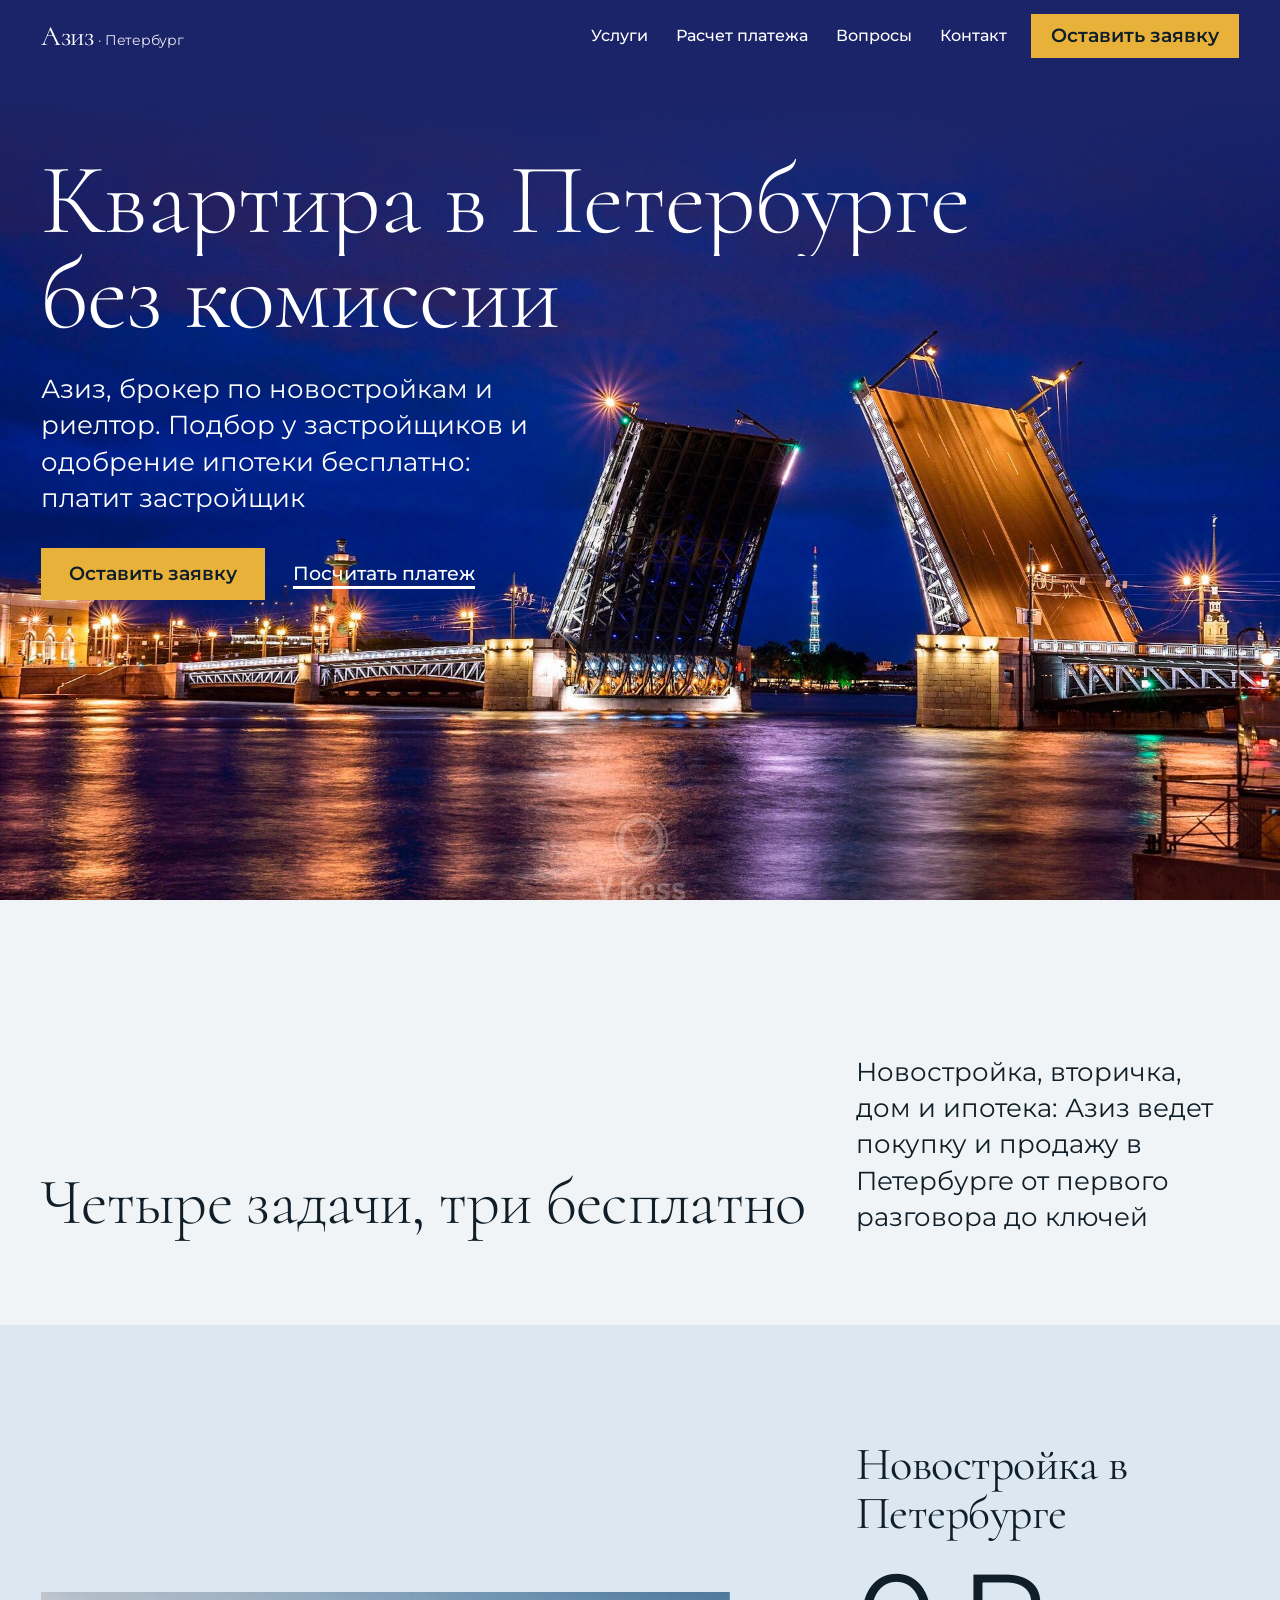
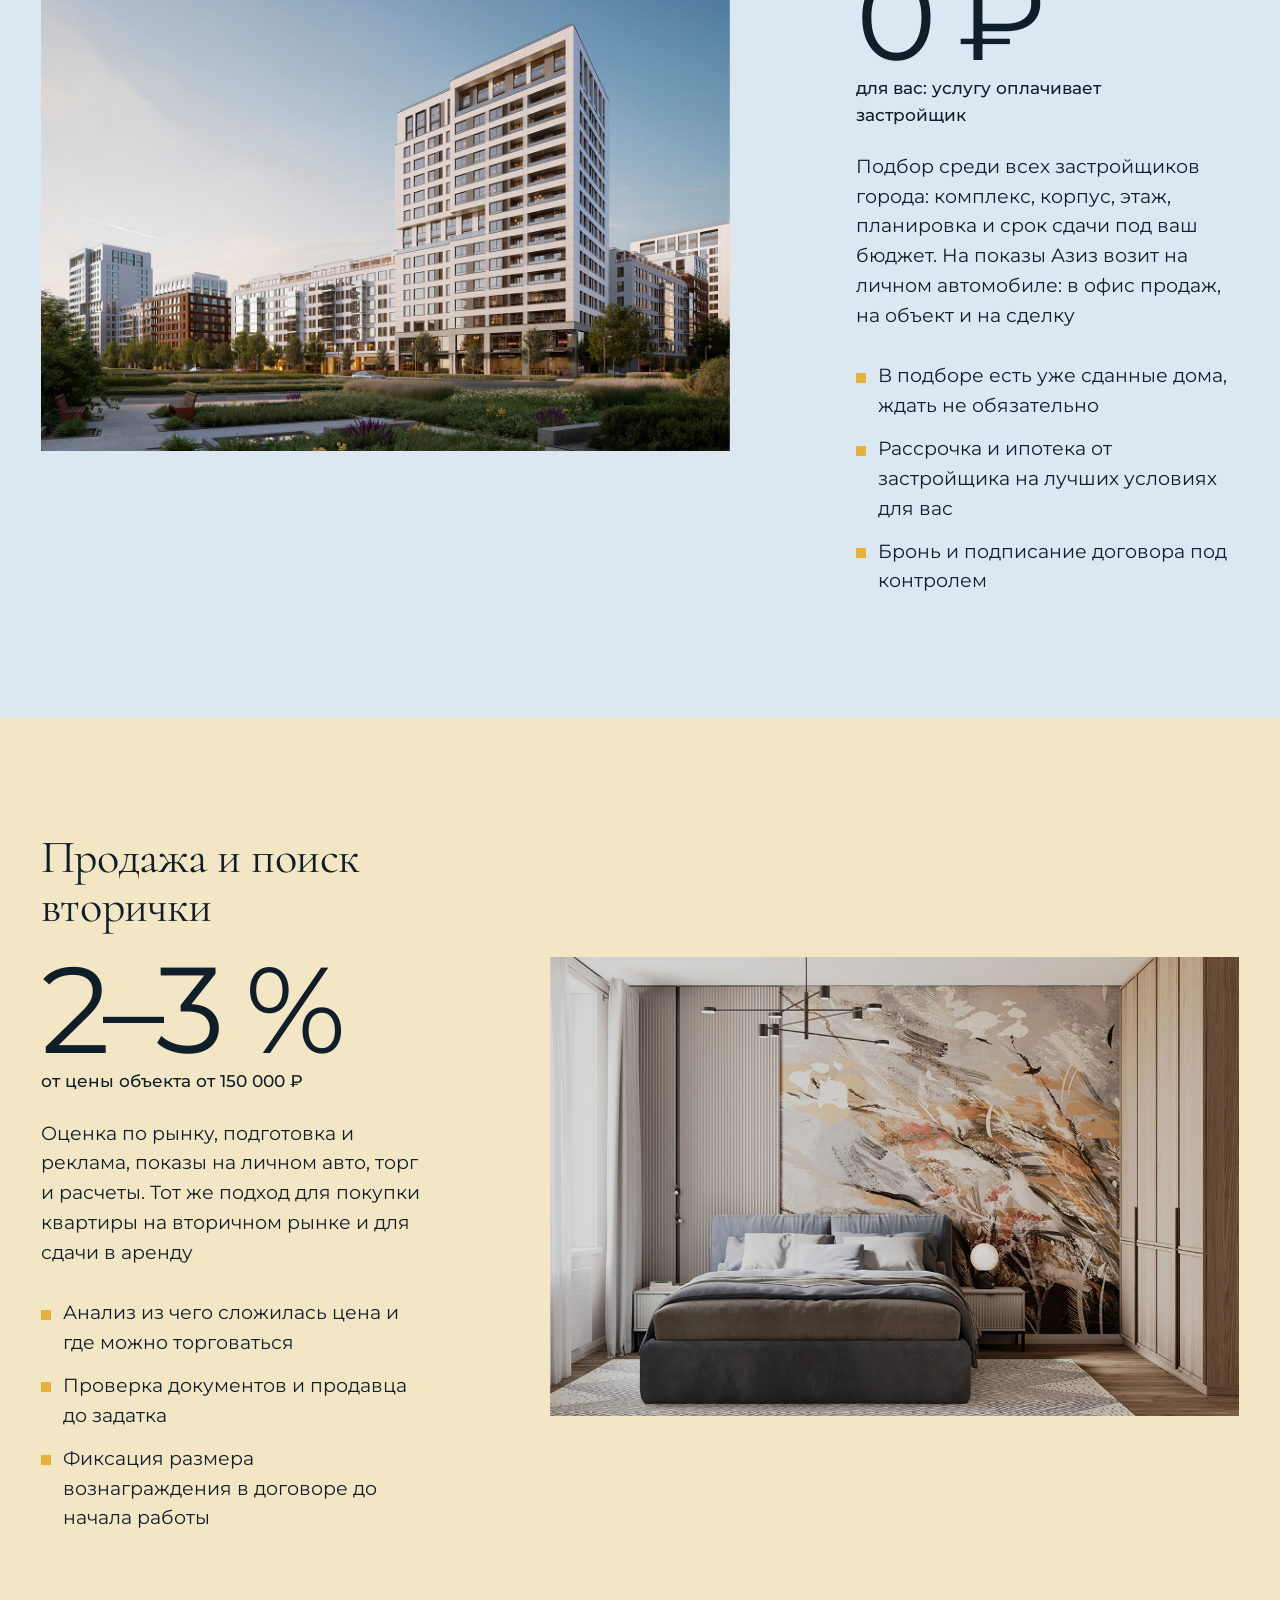
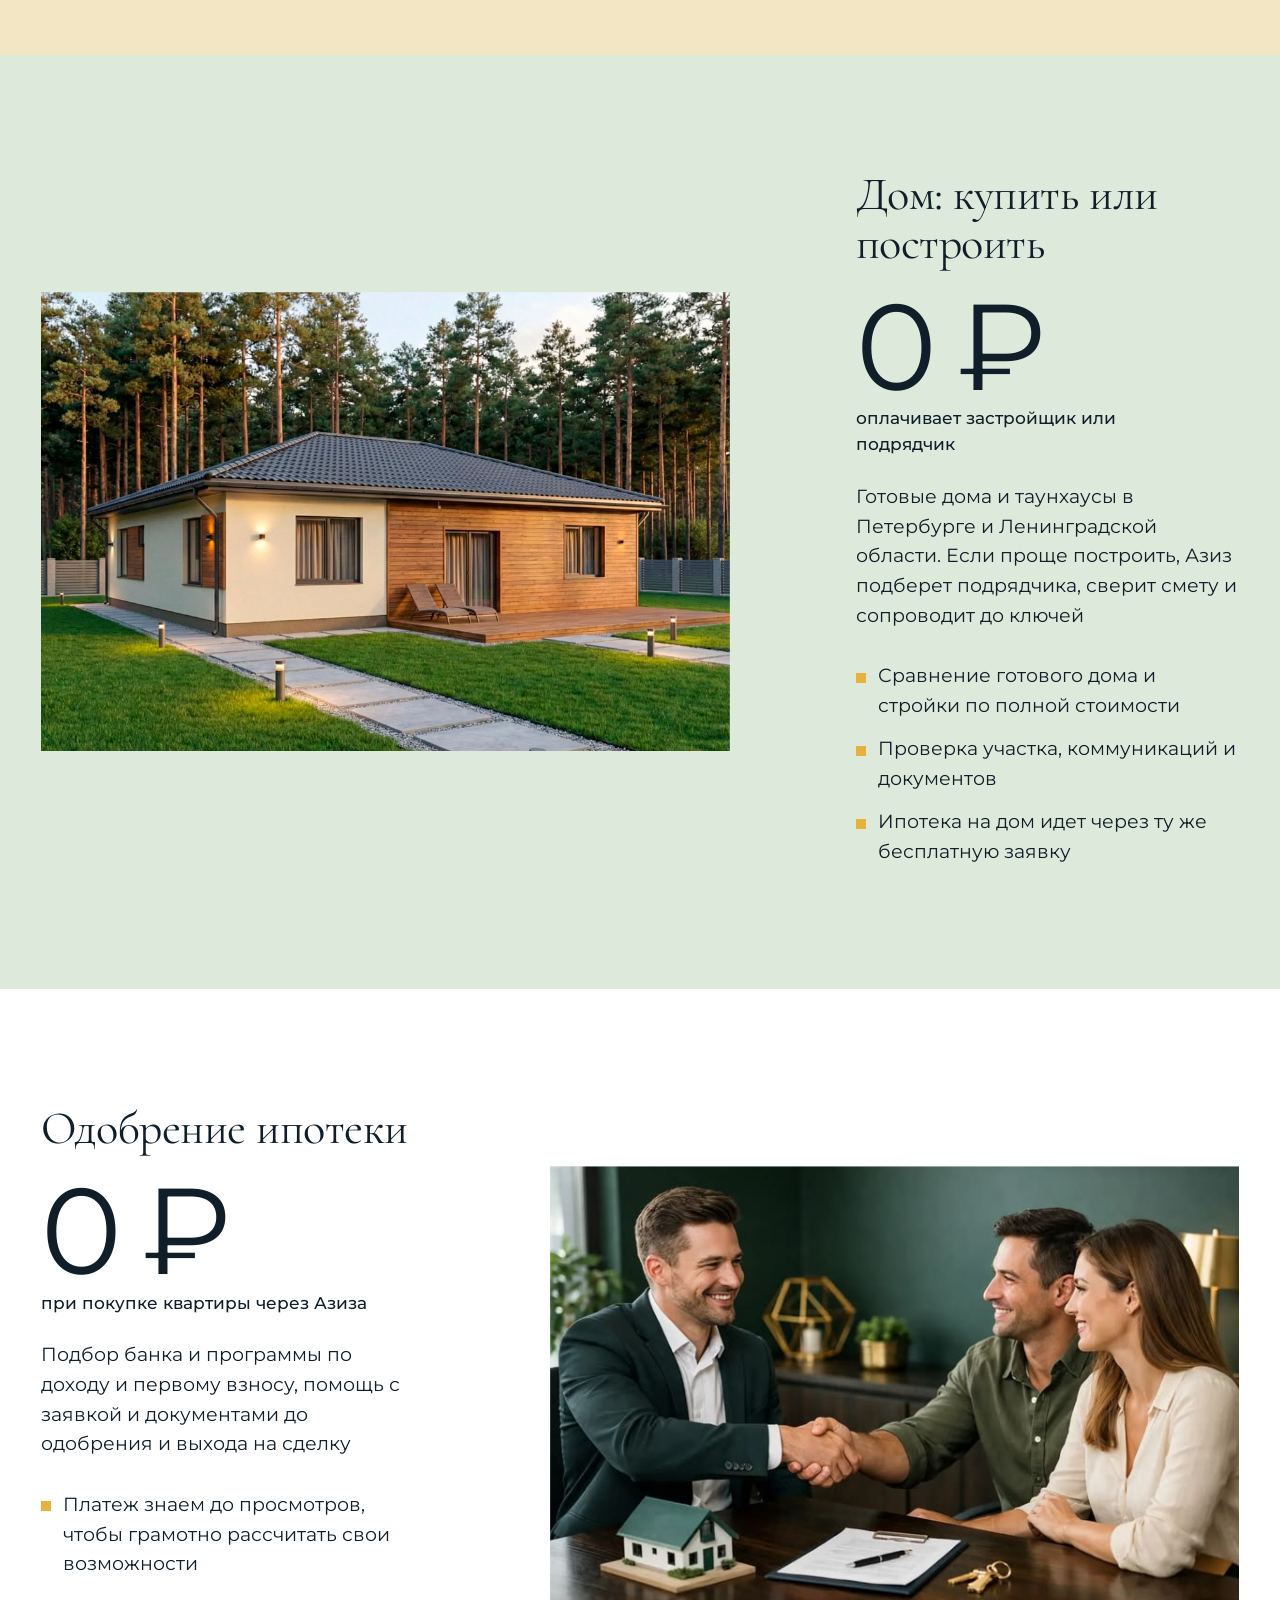
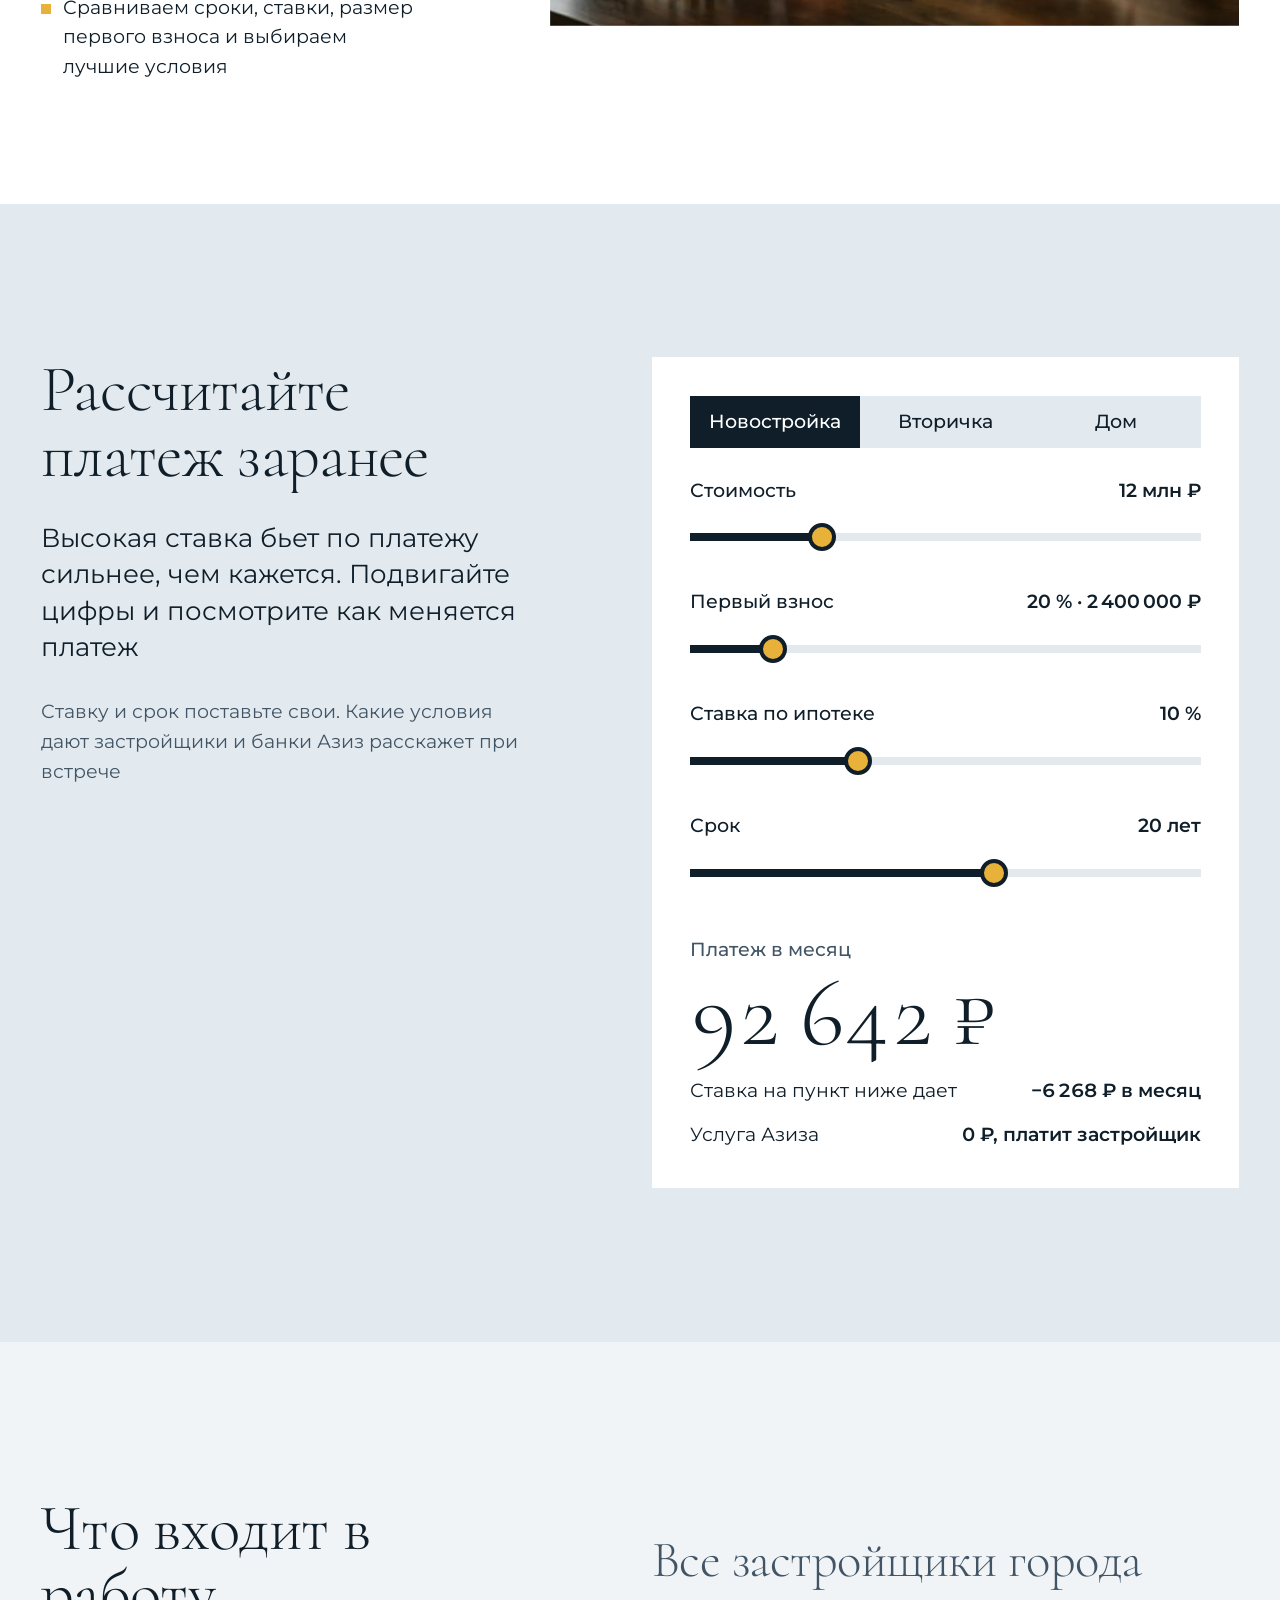
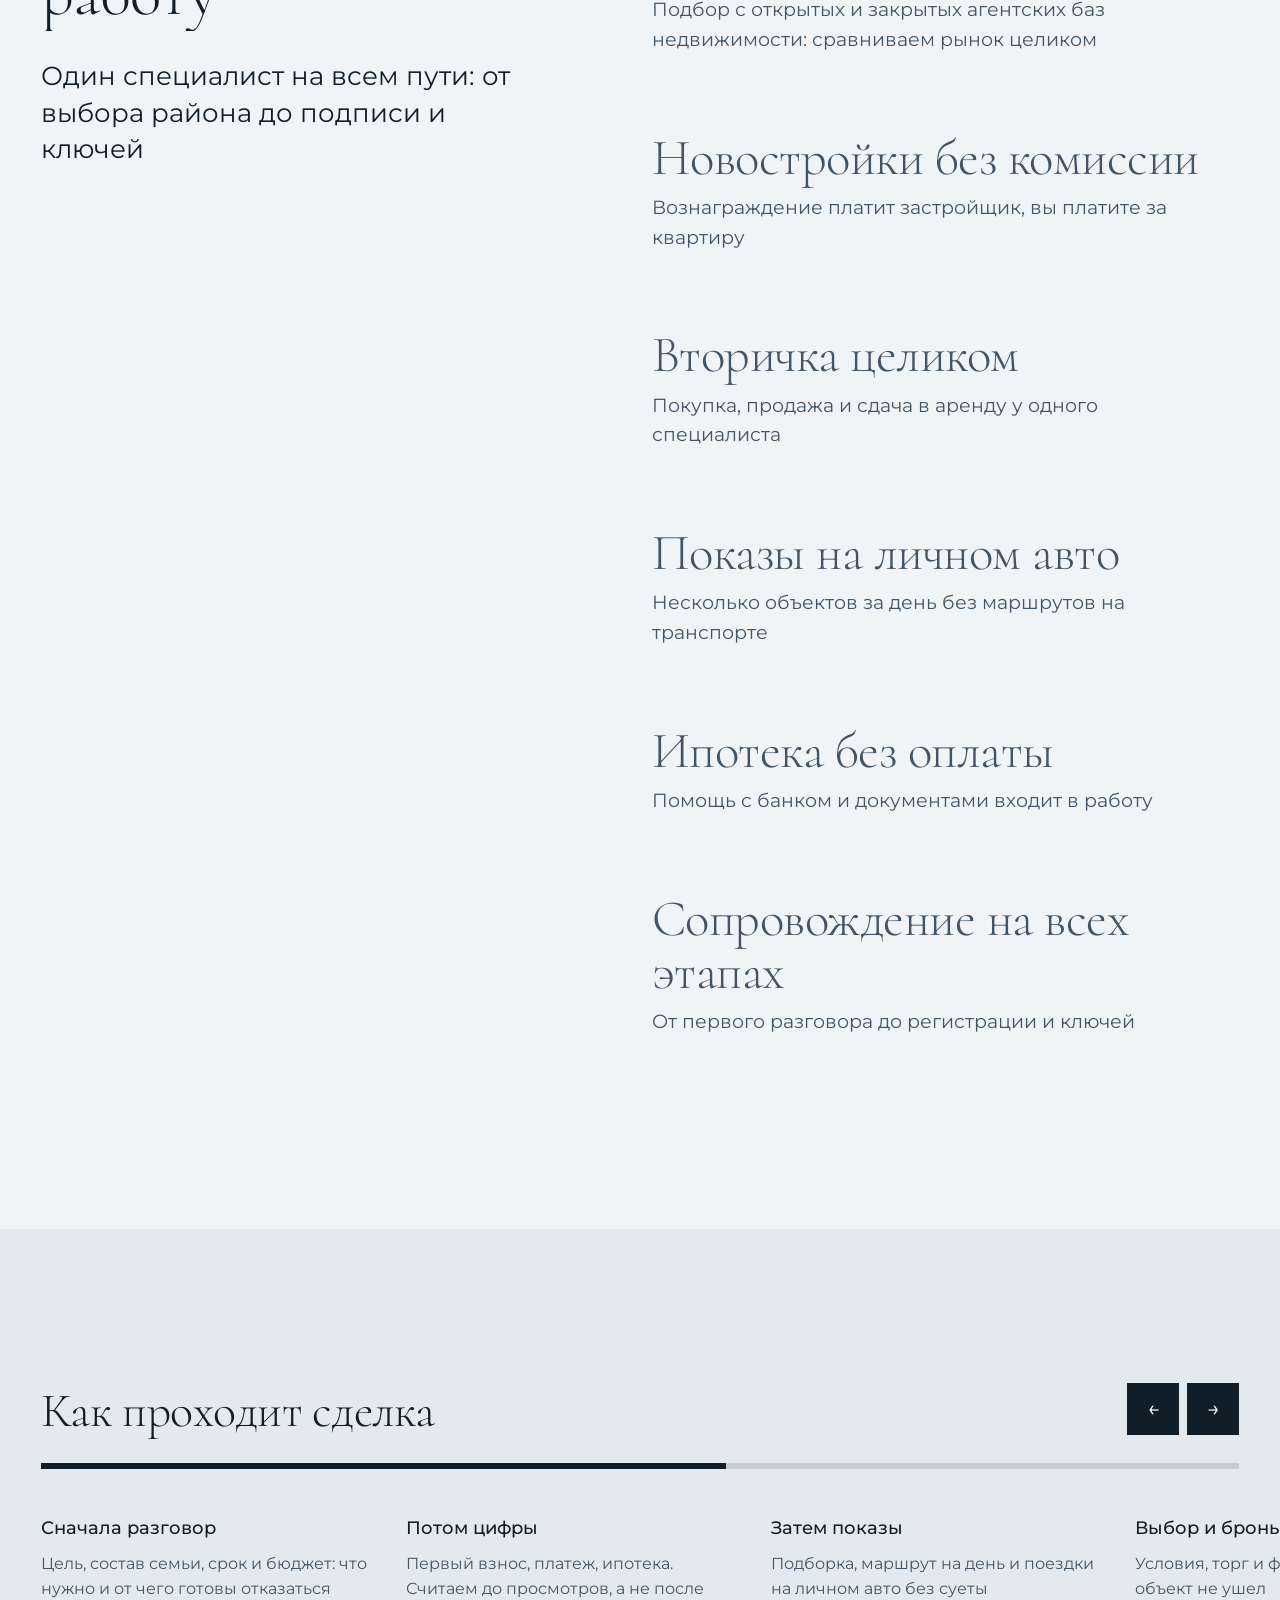
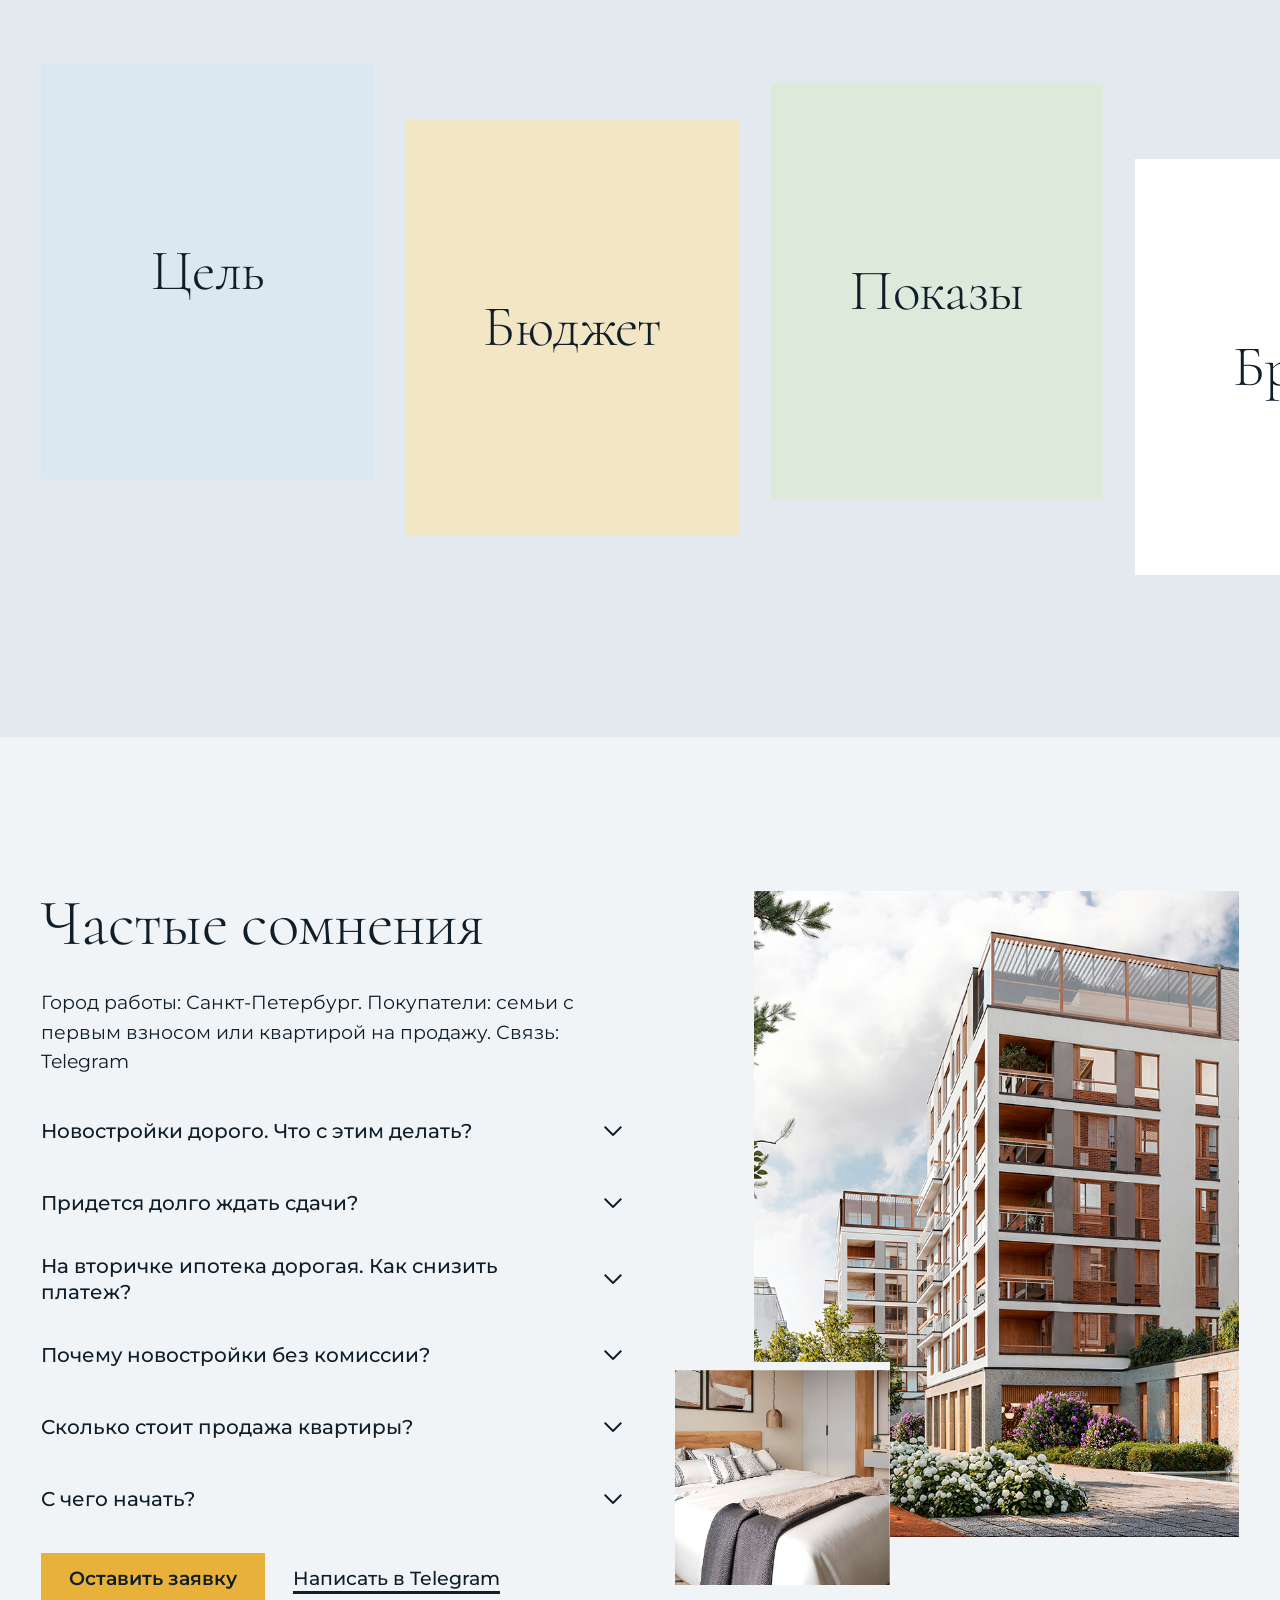
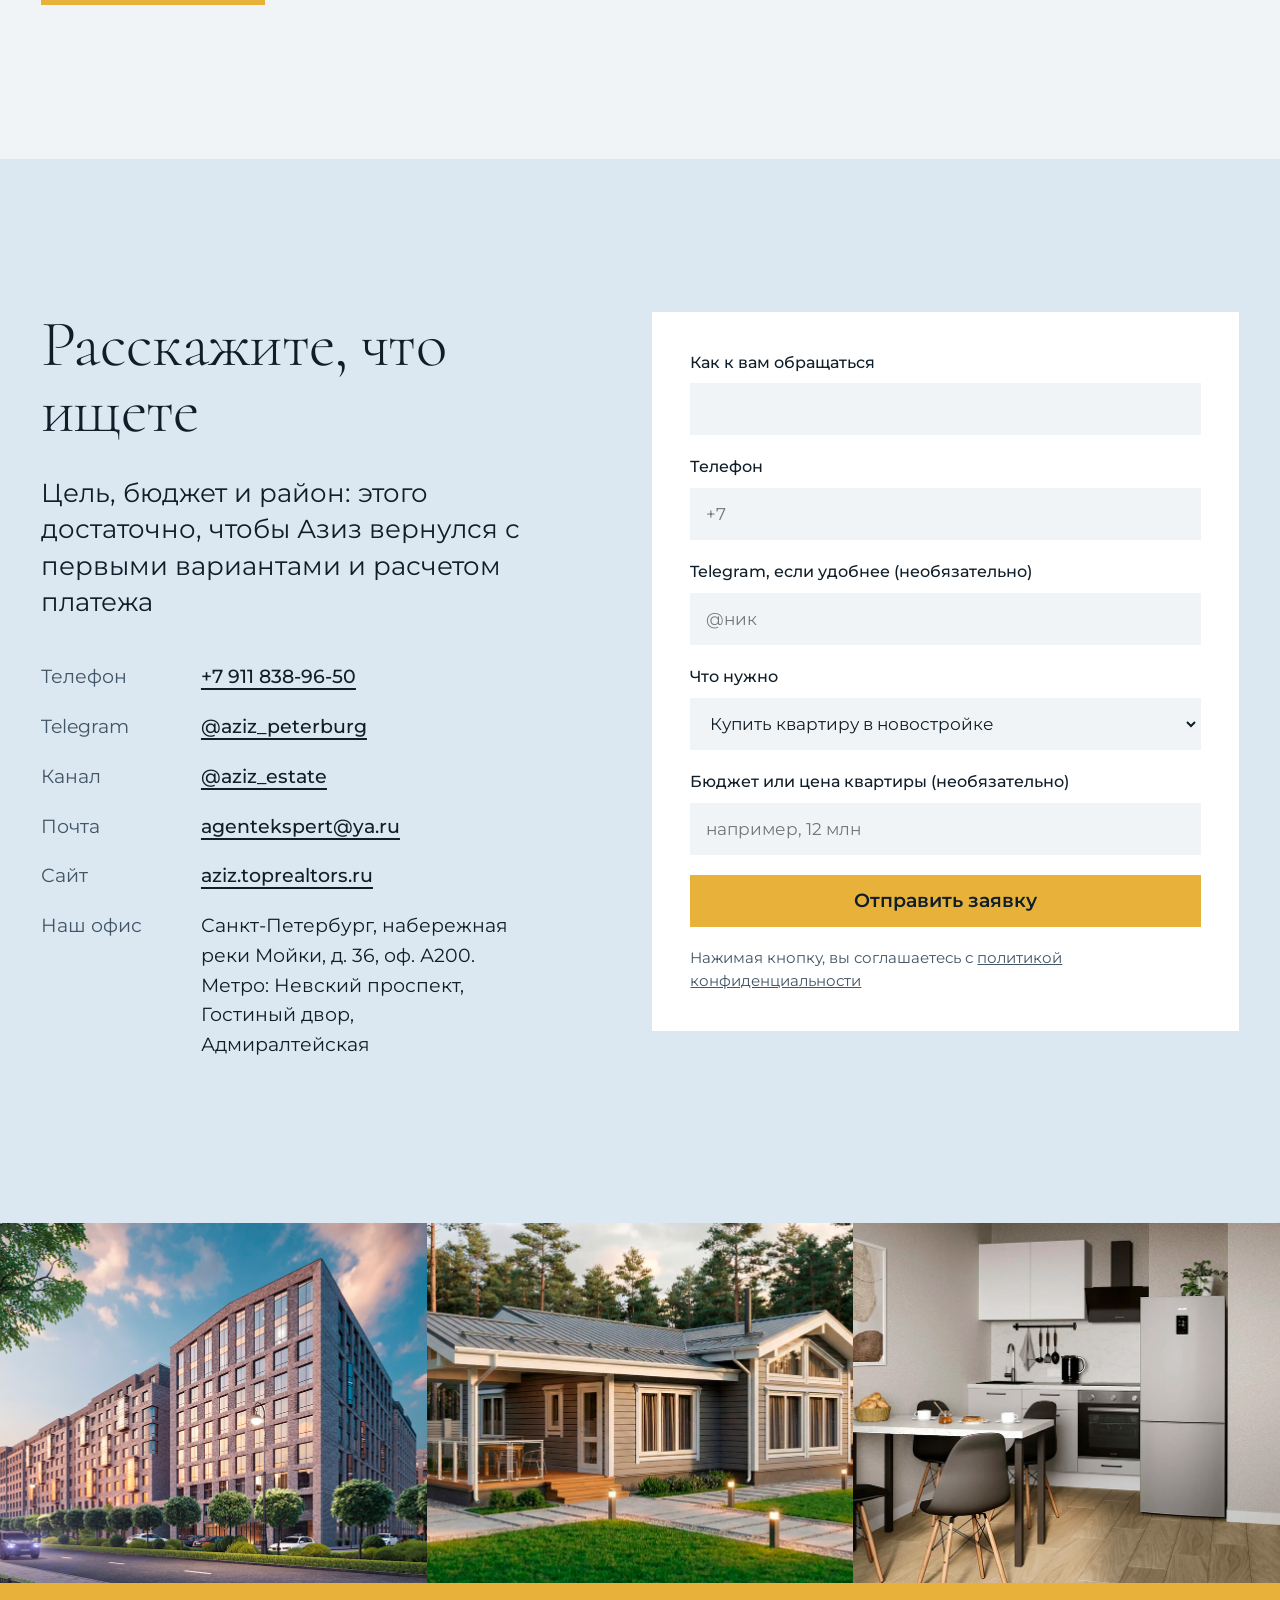
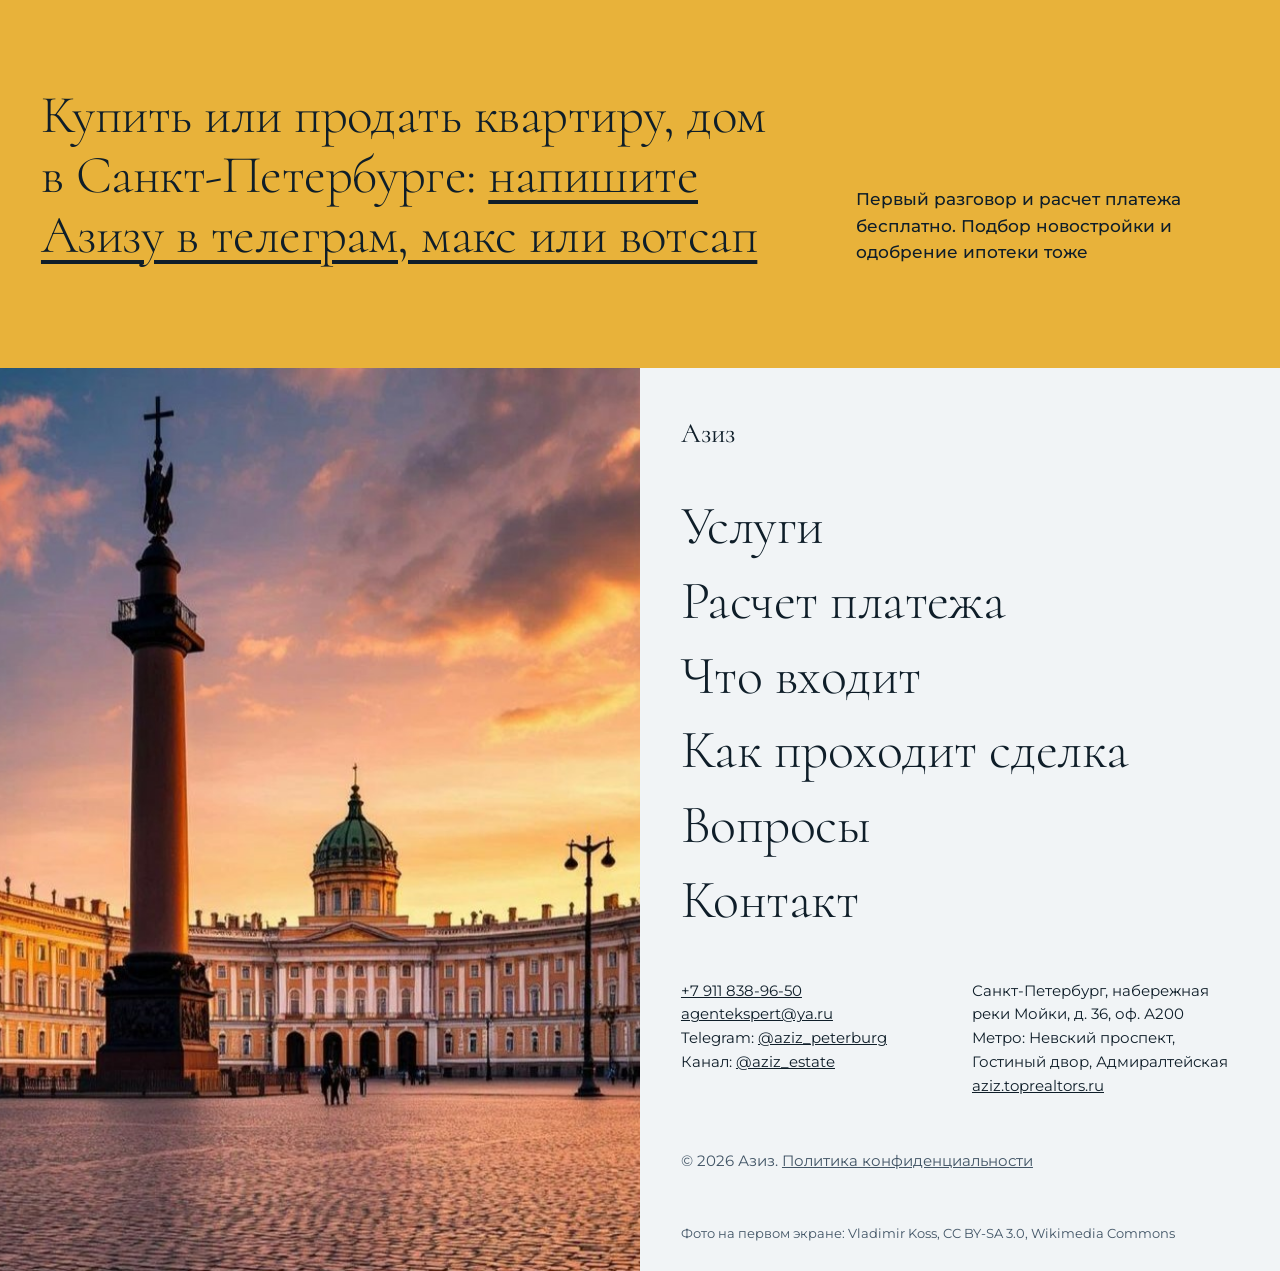
==== commit 8b4d306e: "Правки клиента: контакты, фото, тексты, шрифт Montserrat, ё→е, без точек в конце" ====
--- a/index.html
+++ b/index.html
@@ -13,7 +13,7 @@
 <script>document.documentElement.className='js';</script>
 <link rel="preconnect" href="https://fonts.googleapis.com">
 <link rel="preconnect" href="https://fonts.gstatic.com" crossorigin>
-<link href="https://fonts.googleapis.com/css2?family=Cormorant:wght@300;400;500&family=Golos+Text:wght@400;500;600&display=swap" rel="stylesheet">
+<link href="https://fonts.googleapis.com/css2?family=Cormorant:wght@300;400;500&family=Montserrat:wght@400;500;600&display=swap" rel="stylesheet">
 <link rel="stylesheet" href="styles.css">
 </head>
 <body>
@@ -23,7 +23,7 @@
     <a class="logo" href="#top" aria-label="Азиз, на главную">Азиз<span class="logo__city"> · Петербург</span></a>
     <nav class="nav" id="nav" aria-label="Разделы">
       <a href="#services">Услуги</a>
-      <a href="#calc">Расчёт платежа</a>
+      <a href="#calc">Расчет платежа</a>
       <a href="#faq">Вопросы</a>
       <a href="#contact">Контакт</a>
     </nav>
@@ -37,14 +37,14 @@
 <!-- HERO -->
 <section class="hero" aria-labelledby="h1">
   <div class="hero__media">
-    <img class="hero__img" src="assets/disconnect.jpg" width="1920" height="1282" alt="Разведённый Дворцовый мост в Петербурге ночью, огни на Неве">
+    <img class="hero__img" src="assets/disconnect.jpg" width="1920" height="1282" alt="Разведенный Дворцовый мост в Петербурге ночью, огни на Неве">
   </div>
   <div class="hero__text">
     <h1 id="h1" class="split">Квартира в Петербурге без&nbsp;комиссии</h1>
-    <p class="hero__lead">Азиз, брокер по новостройкам и риелтор. Подбор у застройщиков и одобрение ипотеки бесплатно: платит застройщик.</p>
+    <p class="hero__lead">Азиз, брокер по новостройкам и риелтор. Подбор у застройщиков и одобрение ипотеки бесплатно: платит застройщик</p>
     <div class="hero__actions">
       <a class="btn" href="#contact"><span class="btn__t">Оставить заявку</span></a>
-      <a class="link link--light" href="#calc">Посчитать платёж</a>
+      <a class="link link--light" href="#calc">Посчитать платеж</a>
     </div>
   </div>
 </section>
@@ -53,22 +53,22 @@
 <section class="sec sec--head" id="services" aria-labelledby="h-services">
   <div class="wrap">
     <h2 id="h-services" class="h2 split">Четыре задачи, три&nbsp;бесплатно</h2>
-    <p class="statement">Новостройка, вторичка, дом и ипотека: Азиз ведёт покупку и продажу в Петербурге от первого разговора до ключей.</p>
+    <p class="statement">Новостройка, вторичка, дом и ипотека: Азиз ведет покупку и продажу в Петербурге от первого разговора до ключей</p>
   </div>
 </section>
 
 <section class="chap chap--blue" aria-labelledby="h-new">
   <div class="chap__grid">
     <figure class="chap__fig shutter">
-      <img src="assets/near-new-sea-passenger-port-panoramio-2.jpg" width="1920" height="1280" alt="Новые жилые кварталы Петербурга на берегу Невской губы" loading="lazy" decoding="async">
+      <img src="assets/novostroyka.jpg" width="1560" height="964" alt="Новый жилой квартал с башней и парком на закате" loading="lazy" decoding="async">
     </figure>
     <div class="chap__body">
       <h3 id="h-new" class="h3">Новостройка в Петербурге</h3>
       <p class="fee"><span class="fee__n">0&nbsp;₽</span><span class="fee__t">для вас: услугу оплачивает застройщик</span></p>
-      <p>Подбор среди всех застройщиков города: комплекс, корпус, этаж, планировка и срок сдачи под ваш бюджет. На показы Азиз возит на личном автомобиле: на площадку и в офис продаж.</p>
+      <p>Подбор среди всех застройщиков города: комплекс, корпус, этаж, планировка и срок сдачи под ваш бюджет. На показы Азиз возит на личном автомобиле: в офис продаж, на объект и на сделку</p>
       <ul class="plain">
-        <li>В подборе есть уже сданные дома, ждать необязательно</li>
-        <li>Рассрочка и ипотека от застройщика там, где они есть</li>
+        <li>В подборе есть уже сданные дома, ждать не обязательно</li>
+        <li>Рассрочка и ипотека от застройщика на лучших условиях для вас</li>
         <li>Бронь и подписание договора под контролем</li>
       </ul>
     </div>
@@ -78,16 +78,16 @@
 <section class="chap chap--ochre chap--flip" aria-labelledby="h-sec">
   <div class="chap__grid">
     <figure class="chap__fig shutter">
-      <img src="assets/admiralty-embankment-of-neva-river-in-saint-2.jpg" width="1920" height="1280" alt="Исторические здания у Сенатской площади в вечернем Петербурге" loading="lazy" decoding="async">
+      <img src="assets/vtorichka.jpg" width="1180" height="729" alt="Светлая спальня в квартире на вторичном рынке" loading="lazy" decoding="async">
     </figure>
     <div class="chap__body">
       <h3 id="h-sec" class="h3">Продажа и поиск вторички</h3>
-      <p class="fee"><span class="fee__n">2–3&nbsp;%</span><span class="fee__t">от цены объекта, не меньше 150&nbsp;000&nbsp;₽</span></p>
-      <p>Оценка по рынку, подготовка и реклама, показы на личном авто, торг и расчёты. Тот же подход для покупки квартиры на вторичном рынке и для сдачи в аренду.</p>
+      <p class="fee"><span class="fee__n">2–3&nbsp;%</span><span class="fee__t">от цены объекта от 150&nbsp;000&nbsp;₽</span></p>
+      <p>Оценка по рынку, подготовка и реклама, показы на личном авто, торг и расчеты. Тот же подход для покупки квартиры на вторичном рынке и для сдачи в аренду</p>
       <ul class="plain">
-        <li>Объясняю, из чего сложилась цена и где можно торговаться</li>
+        <li>Анализ из чего сложилась цена и где можно торговаться</li>
         <li>Проверка документов и продавца до задатка</li>
-        <li>Размер вознаграждения фиксируется в договоре до начала работы</li>
+        <li>Фиксация размера вознаграждения в договоре до начала работы</li>
       </ul>
     </div>
   </div>
@@ -96,16 +96,16 @@
 <section class="chap chap--sage" aria-labelledby="h-house">
   <div class="chap__grid">
     <figure class="chap__fig shutter">
-      <img src="assets/vozrozhdenie-007-0394.jpg" width="1920" height="1274" alt="Деревянный дом с кирпичными трубами в Ленинградской области" loading="lazy" decoding="async">
+      <img src="assets/dom.jpg" width="1171" height="723" alt="Одноэтажный дом с террасой среди сосен" loading="lazy" decoding="async">
     </figure>
     <div class="chap__body">
       <h3 id="h-house" class="h3">Дом: купить или построить</h3>
       <p class="fee"><span class="fee__n">0&nbsp;₽</span><span class="fee__t">оплачивает застройщик или подрядчик</span></p>
-      <p>Готовые дома и посёлки рядом с Петербургом. Если проще построить, Азиз подберёт подрядчика, сверит смету и сопроводит до ключей.</p>
+      <p>Готовые дома и таунхаусы в Петербурге и Ленинградской области. Если проще построить, Азиз подберет подрядчика, сверит смету и сопроводит до ключей</p>
       <ul class="plain">
         <li>Сравнение готового дома и стройки по полной стоимости</li>
         <li>Проверка участка, коммуникаций и документов</li>
-        <li>Ипотека на дом идёт через ту же бесплатную заявку</li>
+        <li>Ипотека на дом идет через ту же бесплатную заявку</li>
       </ul>
     </div>
   </div>
@@ -114,15 +114,15 @@
 <section class="chap chap--paper chap--flip" aria-labelledby="h-mort">
   <div class="chap__grid">
     <figure class="chap__fig shutter">
-      <img src="assets/lakhta-center-img4.jpg" width="1920" height="1282" alt="Небоскрёб Лахта-центра на берегу Финского залива" loading="lazy" decoding="async">
+      <img src="assets/ipoteka.jpg" width="735" height="490" alt="Рукопожатие брокера и семейной пары над договором и ключами" loading="lazy" decoding="async">
     </figure>
     <div class="chap__body">
       <h3 id="h-mort" class="h3">Одобрение ипотеки</h3>
       <p class="fee"><span class="fee__n">0&nbsp;₽</span><span class="fee__t">при покупке квартиры через Азиза</span></p>
-      <p>Подбор банка и программы под доход и первый взнос, помощь с заявкой и документами до одобрения и выхода на сделку.</p>
+      <p>Подбор банка и программы по доходу и первому взносу, помощь с заявкой и документами до одобрения и выхода на сделку</p>
       <ul class="plain">
-        <li>Платёж считаем до просмотров, чтобы не влюбиться в то, что не по карману</li>
-        <li>Сравниваем сроки и размер взноса и смотрим, что это даёт в месяц</li>
+        <li>Платеж знаем до просмотров, чтобы грамотно рассчитать свои возможности</li>
+        <li>Сравниваем сроки, ставки, размер первого взноса и выбираем лучшие условия</li>
       </ul>
     </div>
   </div>
@@ -132,9 +132,9 @@
 <section class="sec sec--surface" id="calc" aria-labelledby="h-calc">
   <div class="wrap calc">
     <div class="calc__intro">
-      <h2 id="h-calc" class="h2 split">Посчитайте платёж заранее</h2>
-      <p class="statement">Высокая ставка бьёт по платежу сильнее, чем кажется. Подвигайте цифры и посмотрите, что меняет каждый пункт.</p>
-      <p class="note">Ставку и срок поставьте свои. Какие застройщики и банки дают условия лучше рыночных, Азиз покажет под ваш бюджет.</p>
+      <h2 id="h-calc" class="h2 split">Рассчитайте платеж заранее</h2>
+      <p class="statement">Высокая ставка бьет по платежу сильнее, чем кажется. Подвигайте цифры и посмотрите как меняется платеж</p>
+      <p class="note">Ставку и срок поставьте свои. Какие условия дают застройщики и банки Азиз расскажет при встрече</p>
     </div>
     <form class="calc__ui" id="calc-ui" onsubmit="return false" data-ui>
       <fieldset class="seg" aria-label="Что покупаете">
@@ -161,8 +161,8 @@
       </div>
 
       <div class="res" aria-live="polite">
-        <p class="res__main"><span class="res__label">Платёж в месяц</span><span class="res__big" id="r-pay">—</span></p>
-        <p class="res__row"><span>Ставка на пункт ниже даёт</span><b id="r-diff">—</b></p>
+        <p class="res__main"><span class="res__label">Платеж в месяц</span><span class="res__big" id="r-pay">—</span></p>
+        <p class="res__row"><span>Ставка на пункт ниже дает</span><b id="r-diff">—</b></p>
         <p class="res__row"><span>Услуга Азиза</span><b id="r-fee">—</b></p>
       </div>
     </form>
@@ -174,15 +174,15 @@
   <div class="wrap why">
     <div class="why__head">
       <h2 id="h-why" class="h2 split">Что входит в работу</h2>
-      <p class="statement">Один человек на всём пути: от выбора района до подписи и ключей.</p>
+      <p class="statement">Один специалист на всем пути: от выбора района до подписи и ключей</p>
     </div>
     <ol class="why__list" id="why-list">
-      <li><strong>Все застройщики города</strong><span>Подбор не из одного каталога: сравниваем рынок целиком.</span></li>
-      <li><strong>Новостройки без комиссии</strong><span>Вознаграждение платит застройщик, вы платите за квартиру.</span></li>
-      <li><strong>Вторичка целиком</strong><span>Покупка, продажа и сдача в аренду у одного специалиста.</span></li>
-      <li><strong>Показы на личном авто</strong><span>Несколько объектов за день без маршрутов на транспорте.</span></li>
-      <li><strong>Ипотека без оплаты</strong><span>Помощь с банком и документами входит в работу.</span></li>
-      <li><strong>Сопровождение на всех этапах</strong><span>От первого разговора до ключей и регистрации.</span></li>
+      <li><strong>Все застройщики города</strong><span>Подбор с открытых и закрытых агентских баз недвижимости: сравниваем рынок целиком</span></li>
+      <li><strong>Новостройки без комиссии</strong><span>Вознаграждение платит застройщик, вы платите за квартиру</span></li>
+      <li><strong>Вторичка целиком</strong><span>Покупка, продажа и сдача в аренду у одного специалиста</span></li>
+      <li><strong>Показы на личном авто</strong><span>Несколько объектов за день без маршрутов на транспорте</span></li>
+      <li><strong>Ипотека без оплаты</strong><span>Помощь с банком и документами входит в работу</span></li>
+      <li><strong>Сопровождение на всех этапах</strong><span>От первого разговора до регистрации и ключей</span></li>
     </ol>
   </div>
 </section>
@@ -193,17 +193,17 @@
     <h2 id="h-proc" class="h2 split">Как проходит сделка</h2>
     <div class="row-ctl">
       <button class="sq" id="row-prev" type="button" aria-label="Назад">←</button>
-      <button class="sq" id="row-next" type="button" aria-label="Вперёд">→</button>
+      <button class="sq" id="row-next" type="button" aria-label="Вперед">→</button>
     </div>
   </div>
   <div class="bar" aria-hidden="true"><i id="row-bar"></i></div>
   <div class="row" id="row" tabindex="0" aria-label="Этапы сделки, листайте вправо">
-    <article class="col col--a"><h3>Сначала разговор</h3><p>Цель, состав семьи, срок и бюджет: что нужно и от чего готовы отказаться.</p><div class="col__word">Цель</div></article>
-    <article class="col col--b"><h3>Потом цифры</h3><p>Первый взнос, платёж, ипотека. Считаем до просмотров, а не после.</p><div class="col__word">Бюджет</div></article>
-    <article class="col col--c"><h3>Затем показы</h3><p>Подборка, маршрут на день и поездки на личном авто без суеты.</p><div class="col__word">Показы</div></article>
-    <article class="col col--d"><h3>Выбор и бронь</h3><p>Условия, торг и фиксация цены, пока объект не ушёл.</p><div class="col__word">Бронь</div></article>
-    <article class="col col--a"><h3>Сделка</h3><p>Договор, ипотека, расчёты. Проверка документов и сопровождение на подписании.</p><div class="col__word">Сделка</div></article>
-    <article class="col col--b"><h3>Ключи</h3><p>Приёмка, регистрация и вопросы после сделки: на связи.</p><div class="col__word">Ключи</div></article>
+    <article class="col col--a"><h3>Сначала разговор</h3><p>Цель, состав семьи, срок и бюджет: что нужно и от чего готовы отказаться</p><div class="col__word">Цель</div></article>
+    <article class="col col--b"><h3>Потом цифры</h3><p>Первый взнос, платеж, ипотека. Считаем до просмотров, а не после</p><div class="col__word">Бюджет</div></article>
+    <article class="col col--c"><h3>Затем показы</h3><p>Подборка, маршрут на день и поездки на личном авто без суеты</p><div class="col__word">Показы</div></article>
+    <article class="col col--d"><h3>Выбор и бронь</h3><p>Условия, торг и фиксация цены, пока объект не ушел</p><div class="col__word">Бронь</div></article>
+    <article class="col col--a"><h3>Сделка</h3><p>Договор, ипотека, расчеты. Проверка документов и сопровождение на подписании</p><div class="col__word">Сделка</div></article>
+    <article class="col col--b"><h3>Ключи</h3><p>Приемка, регистрация и вопросы после сделки: на связи</p><div class="col__word">Ключи</div></article>
   </div>
 </section>
 
@@ -212,41 +212,41 @@
   <div class="faq__grid">
     <div class="faq__text">
       <h2 id="h-faq" class="h2 split">Частые сомнения</h2>
-      <p class="facts">Город работы: Санкт-Петербург. Покупатели: семьи с первым взносом или квартирой на продажу. Связь: Telegram.</p>
+      <p class="facts">Город работы: Санкт-Петербург. Покупатели: семьи с первым взносом или квартирой на продажу. Связь: Telegram</p>
       <div class="acc">
         <details>
           <summary>Новостройки дорого. Что с этим делать?</summary>
-          <p>Сравниваем комплексы и корпуса по цене за метр, смотрим этапы строительства, рассрочки и акции застройщиков. Часто разница между соседними корпусами выше, чем кажется.</p>
-        </details>
-        <details>
-          <summary>Придётся долго ждать сдачи?</summary>
-          <p>Нет. В подборе есть и дома со сроком сдачи вот-вот, и уже сданные. Срок один из первых фильтров, который вы задаёте.</p>
-        </details>
-        <details>
-          <summary>На вторичке ипотека дорогая. Как снизить платёж?</summary>
-          <p>Считаем платёж при разном взносе и сроке, сравниваем банки и программы. Параллельно смотрим варианты новостроек, где ипотека может выйти дешевле.</p>
+          <p>Сравниваем комплексы и корпуса по цене за метр, смотрим этапы строительства, рассрочки и акции застройщиков. Часто разница между соседними корпусами выше, чем кажется</p>
+        </details>
+        <details>
+          <summary>Придется долго ждать сдачи?</summary>
+          <p>Нет. В подборе есть и дома со сроком сдачи вот-вот, и уже сданные. Срок один из первых фильтров, который вы задаете</p>
+        </details>
+        <details>
+          <summary>На вторичке ипотека дорогая. Как снизить платеж?</summary>
+          <p>Считаем платеж при разном взносе и сроке, сравниваем банки и программы. Параллельно смотрим варианты новостроек, где ипотека может выйти дешевле</p>
         </details>
         <details>
           <summary>Почему новостройки без комиссии?</summary>
-          <p>Вознаграждение за привлечение покупателя платит застройщик из своего бюджета на продажи. Вы платите по договору за квартиру, услуга подбора для вас бесплатна.</p>
+          <p>Вознаграждение за привлечение покупателя платит застройщик из своего бюджета на продажи. Вы платите по договору за квартиру, услуга подбора для вас бесплатна</p>
         </details>
         <details>
           <summary>Сколько стоит продажа квартиры?</summary>
-          <p>От 2 до 3 % от цены, но не меньше 150 000 ₽. Точная сумма и условия в договоре до начала работы.</p>
+          <p>От 2 до 3 % от цены объекта от 150 000 ₽. Точная сумма и условия в договоре до начала работы</p>
         </details>
         <details>
           <summary>С чего начать?</summary>
-          <p>Напишите в Telegram или оставьте заявку: цель, бюджет, желаемый район. Остальное обсудим в первом разговоре.</p>
+          <p>Напишите в Telegram или оставьте заявку: цель, бюджет, желаемый район. Остальное обсудим в первом разговоре</p>
         </details>
       </div>
       <div class="faq__cta">
         <a class="btn" href="#contact"><span class="btn__t">Оставить заявку</span></a>
-        <a class="link" href="https://t.me/aziz_estate" target="_blank" rel="noopener">Написать в Telegram</a>
+        <a class="link" href="https://t.me/aziz_peterburg" target="_blank" rel="noopener">Написать в Telegram</a>
       </div>
     </div>
     <div class="faq__pics">
-      <figure class="faq__big shutter"><img src="assets/new-constructions-in-st-petersburg-russia.jpg" width="1024" height="681" alt="Строящиеся высотные здания и башенные краны в Петербурге" loading="lazy" decoding="async"></figure>
-      <figure class="faq__small shutter"><img src="assets/lesogorsky-sentyabrskayastreet2-007-1426.jpg" width="1920" height="1275" alt="Двухэтажный деревянный дом под закатным светом" loading="lazy" decoding="async"></figure>
+      <figure class="faq__big shutter"><img src="assets/faq-big.jpg" width="1560" height="964" alt="Двор нового жилого комплекса с зеленью и кафе" loading="lazy" decoding="async"></figure>
+      <figure class="faq__small shutter"><img src="assets/faq-small.jpg" width="1180" height="729" alt="Спальня с деревянным изголовьем кровати" loading="lazy" decoding="async"></figure>
     </div>
   </div>
 </section>
@@ -256,11 +256,14 @@
   <div class="wrap contact">
     <div class="contact__text">
       <h2 id="h-contact" class="h2 split">Расскажите, что ищете</h2>
-      <p class="statement">Цель, бюджет и район: этого достаточно, чтобы Азиз вернулся с первыми вариантами и расчётом платежа.</p>
+      <p class="statement">Цель, бюджет и район: этого достаточно, чтобы Азиз вернулся с первыми вариантами и расчетом платежа</p>
       <ul class="plain plain--lg">
-        <li><span>Telegram</span><a href="https://t.me/aziz_estate" target="_blank" rel="noopener">@aziz_estate</a></li>
-        <li><span>Профиль</span><a href="https://aziz.toprealtors.ru" target="_blank" rel="noopener">aziz.toprealtors.ru</a></li>
-        <li><span>Город</span>Санкт-Петербург</li>
+        <li><span>Телефон</span><a href="tel:+79118389650">+7 911 838-96-50</a></li>
+        <li><span>Telegram</span><a href="https://t.me/aziz_peterburg" target="_blank" rel="noopener">@aziz_peterburg</a></li>
+        <li><span>Канал</span><a href="https://t.me/aziz_estate" target="_blank" rel="noopener">@aziz_estate</a></li>
+        <li><span>Почта</span><a href="mailto:agentekspert@ya.ru">agentekspert@ya.ru</a></li>
+        <li><span>Сайт</span><a href="https://aziz.toprealtors.ru" target="_blank" rel="noopener">aziz.toprealtors.ru</a></li>
+        <li><span>Наш офис</span><span class="addr">Санкт-Петербург, набережная реки Мойки, д. 36, оф. А200. Метро: Невский проспект, Гостиный двор, Адмиралтейская</span></li>
       </ul>
     </div>
     <form class="form" id="leadForm" novalidate data-ui>
@@ -279,44 +282,44 @@
       <label class="fld"><span>Бюджет или цена квартиры (необязательно)</span><input type="text" name="budget" placeholder="например, 12 млн"></label>
       <input type="text" name="_gotcha" style="display:none" tabindex="-1" autocomplete="off">
       <button class="btn btn--block" type="submit"><span class="btn__t">Отправить заявку</span></button>
-      <p class="consent">Нажимая кнопку, вы соглашаетесь с <a href="privacy.html">политикой конфиденциальности</a>.</p>
+      <p class="consent">Нажимая кнопку, вы соглашаетесь с <a href="privacy.html">политикой конфиденциальности</a></p>
     </form>
   </div>
 </section>
 
 <!-- STRIP + BAND -->
 <section class="strip" aria-label="Петербург и пригороды">
-  <img src="assets/lakhta-center-img4.jpg" width="1920" height="1282" alt="Лахта-центр и набережная" loading="lazy" decoding="async">
-  <img src="assets/vozrozhdenie-007-0394.jpg" width="1920" height="1274" alt="Деревянный дом в Ленинградской области" loading="lazy" decoding="async">
-  <img src="assets/admiralty-embankment-of-neva-river-in-saint-2.jpg" width="1920" height="1280" alt="Здания у Сенатской площади вечером" loading="lazy" decoding="async">
+  <img src="assets/strip-1.jpg" width="1170" height="723" alt="Жилой комплекс в вечерних огнях" loading="lazy" decoding="async">
+  <img src="assets/strip-2.jpg" width="1171" height="723" alt="Дом с двускатной крышей и верандой" loading="lazy" decoding="async">
+  <img src="assets/strip-3.jpg" width="1180" height="729" alt="Уютная кухня-столовая в квартире" loading="lazy" decoding="async">
 </section>
 <section class="band" aria-labelledby="h-band">
   <div class="band__in">
-    <h2 id="h-band" class="band__t">Квартира, дом или продажа в&nbsp;Петербурге: <a href="https://t.me/aziz_estate" target="_blank" rel="noopener">напишите Азизу в&nbsp;Telegram</a>, пока выбор не&nbsp;разобрали.</h2>
-    <p class="band__s">Первый разговор и расчёт платежа бесплатно. Подбор новостройки и одобрение ипотеки тоже.</p>
+    <h2 id="h-band" class="band__t">Купить или продать квартиру, дом в&nbsp;Санкт-Петербурге: <a href="https://t.me/aziz_peterburg" target="_blank" rel="noopener">напишите Азизу в&nbsp;телеграм, макс или вотсап</a></h2>
+    <p class="band__s">Первый разговор и расчет платежа бесплатно. Подбор новостройки и одобрение ипотеки тоже</p>
   </div>
 </section>
 
 </main>
 
 <footer class="foot">
-  <div class="foot__pic"><img src="assets/disconnect.jpg" width="1920" height="1282" alt="Разведённые пролёты Дворцового моста, Петербург" loading="lazy" decoding="async"></div>
+  <div class="foot__pic"><img src="assets/footer.jpg" width="736" height="982" alt="Александровская колонна и здание Главного штаба на закате" loading="lazy" decoding="async"></div>
   <div class="foot__side">
     <a class="foot__logo" href="#top">Азиз</a>
     <nav class="foot__menu" aria-label="Меню подвала">
       <a href="#services">Услуги</a>
-      <a href="#calc">Расчёт платежа</a>
+      <a href="#calc">Расчет платежа</a>
       <a href="#why">Что входит</a>
       <a href="#process">Как проходит сделка</a>
       <a href="#faq">Вопросы</a>
       <a href="#contact">Контакт</a>
     </nav>
     <div class="foot__info">
-      <p>Telegram: <a href="https://t.me/aziz_estate" target="_blank" rel="noopener">@aziz_estate</a><br>Профиль: <a href="https://aziz.toprealtors.ru" target="_blank" rel="noopener">aziz.toprealtors.ru</a></p>
-      <p>Санкт-Петербург<br>Покупка, продажа, строительство</p>
+      <p><a href="tel:+79118389650">+7 911 838-96-50</a><br><a href="mailto:agentekspert@ya.ru">agentekspert@ya.ru</a><br>Telegram: <a href="https://t.me/aziz_peterburg" target="_blank" rel="noopener">@aziz_peterburg</a><br>Канал: <a href="https://t.me/aziz_estate" target="_blank" rel="noopener">@aziz_estate</a></p>
+      <p>Санкт-Петербург, набережная реки Мойки, д. 36, оф. А200<br>Метро: Невский проспект, Гостиный двор, Адмиралтейская<br><a href="https://aziz.toprealtors.ru" target="_blank" rel="noopener">aziz.toprealtors.ru</a></p>
     </div>
     <p class="foot__legal">© <span id="year">2026</span> Азиз. <a href="privacy.html">Политика конфиденциальности</a></p>
-    <p class="foot__credits" id="credits">Фото: Vladimir Koss (Дворцовый мост, CC BY-SA 3.0), Alexey Komarov (Невская губа, CC BY 3.0), Deror_avi (Сенатская площадь, CC BY-SA 3.0), Ludvig14 (деревянные дома, CC BY-SA 4.0), Florstein (Лахта-центр, CC BY-SA 4.0), Ninara (стройка, CC BY 2.0). Wikimedia Commons, Flickr.</p>
+    <p class="foot__credits" id="credits">Фото на первом экране: Vladimir Koss, CC BY-SA 3.0, Wikimedia Commons</p>
   </div>
 </footer>
 
--- a/styles.css
+++ b/styles.css
@@ -12,7 +12,7 @@
   --night:#1b2468;
   --m:clamp(16px,3.2vw,48px);
   --serif:"Cormorant","Times New Roman",serif;
-  --sans:"Golos Text",system-ui,-apple-system,"Segoe UI",sans-serif;
+  --sans:"Montserrat",system-ui,-apple-system,"Segoe UI",sans-serif;
   --s-small:clamp(.875rem,.85rem + .1vw,.9375rem);
   --s-body:clamp(1.0625rem,1rem + .25vw,1.25rem);
   --s-lead:clamp(1.25rem,1.1rem + .7vw,1.625rem);
@@ -177,7 +177,7 @@
 .col{flex:0 0 clamp(272px,26vw,380px);scroll-snap-align:start;display:flex;flex-direction:column;gap:12px;user-select:none}
 .col h3{font:500 1.125rem/1.3 var(--sans)}
 .col p{font-size:1rem;color:var(--muted);min-height:6.2em}
-.col__word{margin-top:auto;aspect-ratio:4/5;display:flex;align-items:flex-end;padding:20px;font:300 clamp(2.6rem,2rem + 2vw,3.6rem)/1 var(--serif);letter-spacing:-.01em;transition:transform .5s var(--ease)}
+.col__word{margin-top:auto;aspect-ratio:4/5;display:flex;align-items:center;justify-content:center;text-align:center;padding:20px;font:300 clamp(2.6rem,2rem + 2vw,3.6rem)/1 var(--serif);letter-spacing:-.01em;transition:transform .5s var(--ease)}
 .col:nth-child(1) .col__word{margin-top:0}
 .col:nth-child(2) .col__word{margin-top:56px}
 .col:nth-child(3) .col__word{margin-top:20px}
@@ -208,7 +208,7 @@
 .faq__cta{display:flex;align-items:center;gap:28px;flex-wrap:wrap}
 .faq__pics{grid-column:8/13;position:relative;align-self:start}
 .faq__big{overflow:hidden}
-.faq__big img{width:100%;aspect-ratio:3/4;object-fit:cover;object-position:30% 50%}
+.faq__big img{width:100%;aspect-ratio:3/4;object-fit:cover;object-position:45% 50%}
 .faq__small{position:absolute;left:-18%;bottom:-48px;width:46%;overflow:hidden;background:var(--bg);padding:8px 0 0 8px}
 .faq__small img{width:100%;aspect-ratio:1/1;object-fit:cover}
 
@@ -218,6 +218,7 @@
 .contact__text{grid-column:1/6;display:grid;gap:32px}
 .plain--lg li{display:grid;grid-template-columns:7.5em 1fr;gap:16px;padding:10px 0;padding-left:0}
 .plain--lg li span{color:var(--muted)}
+.plain--lg .addr{color:var(--ink)}
 .plain--lg a{font-weight:500;text-decoration-thickness:2px;text-underline-offset:5px}
 .form{grid-column:7/13;display:grid;gap:20px;background:var(--f-paper);padding:clamp(24px,3vw,44px)}
 .fld{display:grid;gap:8px;font-weight:500}
@@ -231,8 +232,7 @@
 .strip{display:grid;grid-template-columns:repeat(3,1fr);gap:0}
 .strip img{width:100%;height:40vh;height:40svh;min-height:220px;object-fit:cover;transition:transform 1.2s var(--ease)}
 .strip{overflow:hidden}
-.strip img:nth-child(2){object-position:55% 50%}
-.strip img:nth-child(3){object-position:50% 38%}
+
 .band{background:var(--accent);color:var(--accent-ink);padding:clamp(56px,8vw,120px) var(--m)}
 .band__in{max-width:1680px;margin:0 auto;display:grid;grid-template-columns:repeat(12,1fr);gap:32px 24px;align-items:start}
 .band__t{grid-column:1/9;font:300 clamp(1.9rem,1.1rem + 2.8vw,3.75rem)/1.12 var(--serif);letter-spacing:-.01em}
@@ -243,7 +243,7 @@
 /* ---------- footer ---------- */
 .foot{display:grid;grid-template-columns:1fr 1fr;min-height:100svh;background:var(--bg)}
 .foot__pic{overflow:hidden;position:relative}
-.foot__pic img{position:absolute;inset:0;width:100%;height:100%;object-fit:cover;object-position:68% 55%;transform:scale(1.35);transform-origin:70% 60%}
+.foot__pic img{position:absolute;inset:0;width:100%;height:100%;object-fit:cover;object-position:50% 60%;transform:scale(1.12);transform-origin:50% 60%}
 .foot__side{padding:clamp(28px,4vw,56px) var(--m) 28px;display:flex;flex-direction:column;gap:clamp(24px,4vw,56px)}
 .foot__logo{font:400 1.75rem/1 var(--serif);text-decoration:none;align-self:flex-start}
 .foot__menu{display:grid;gap:clamp(8px,1.4vw,18px)}
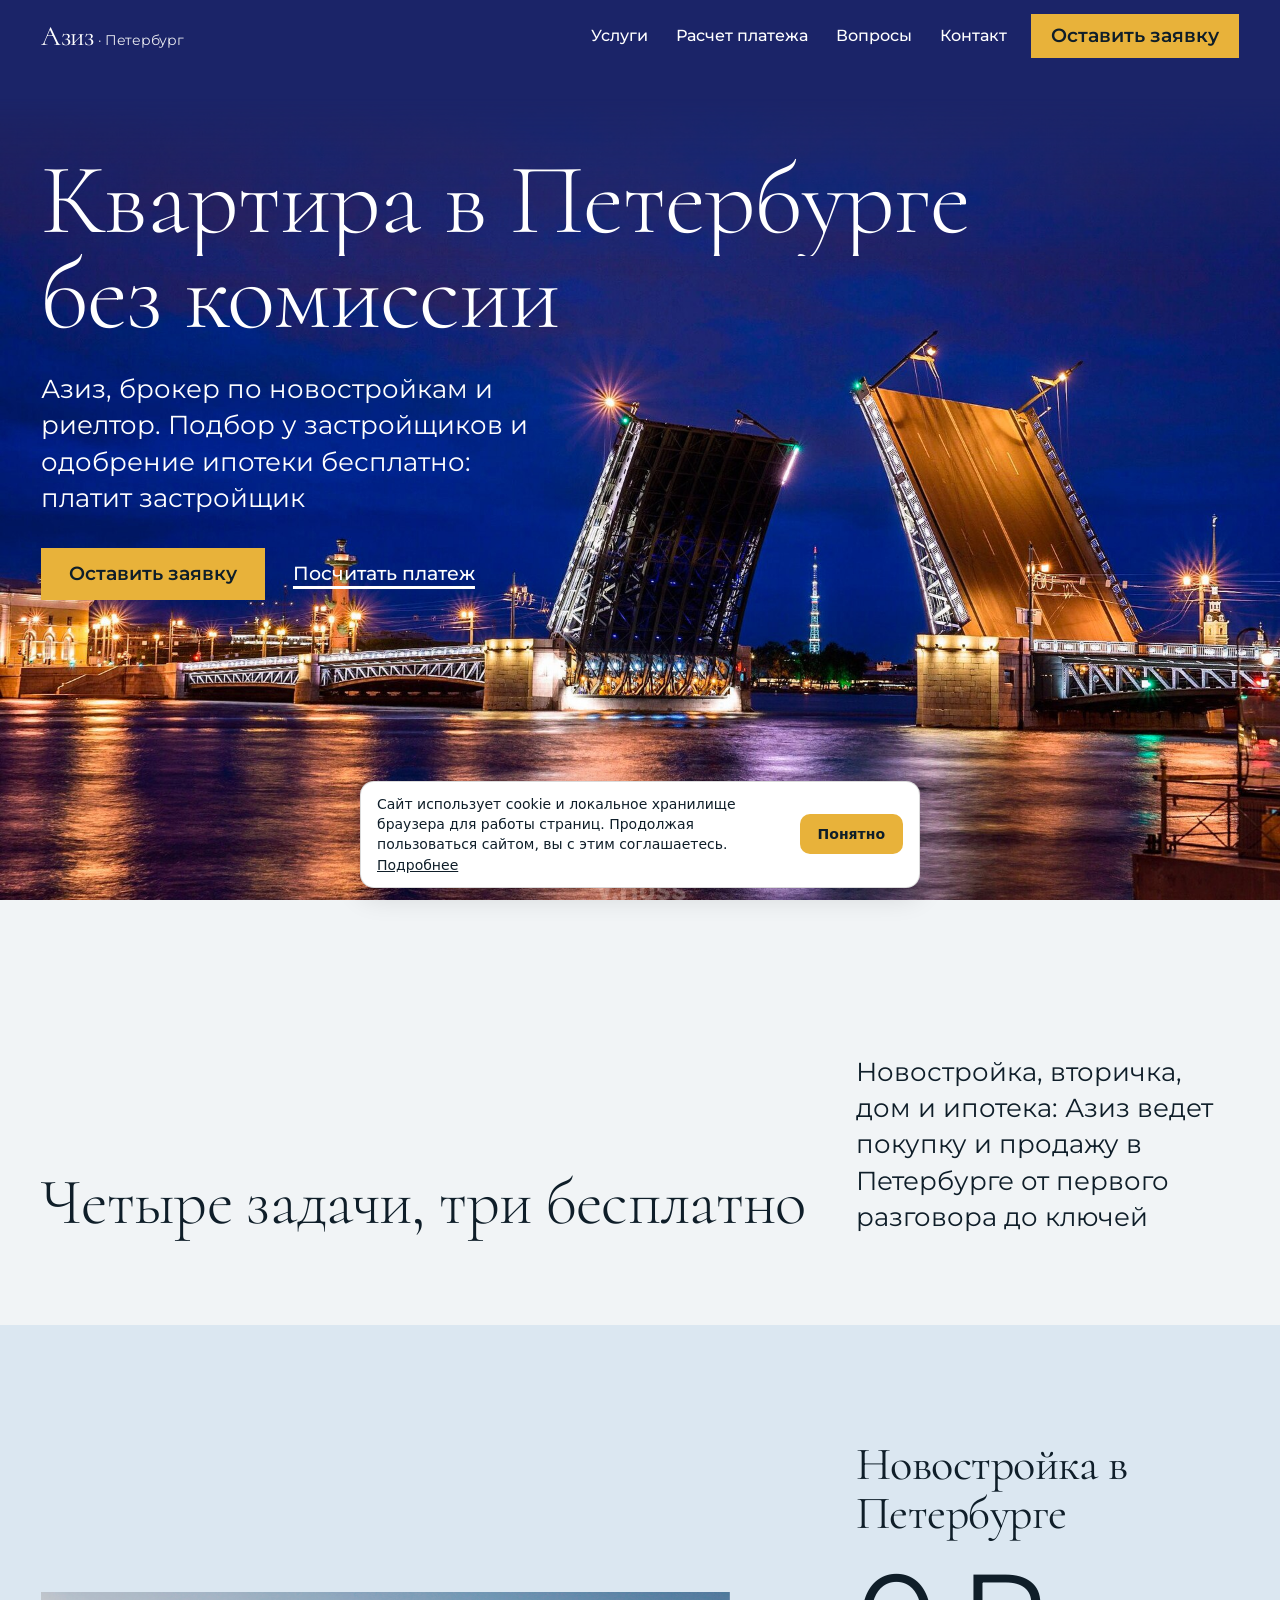
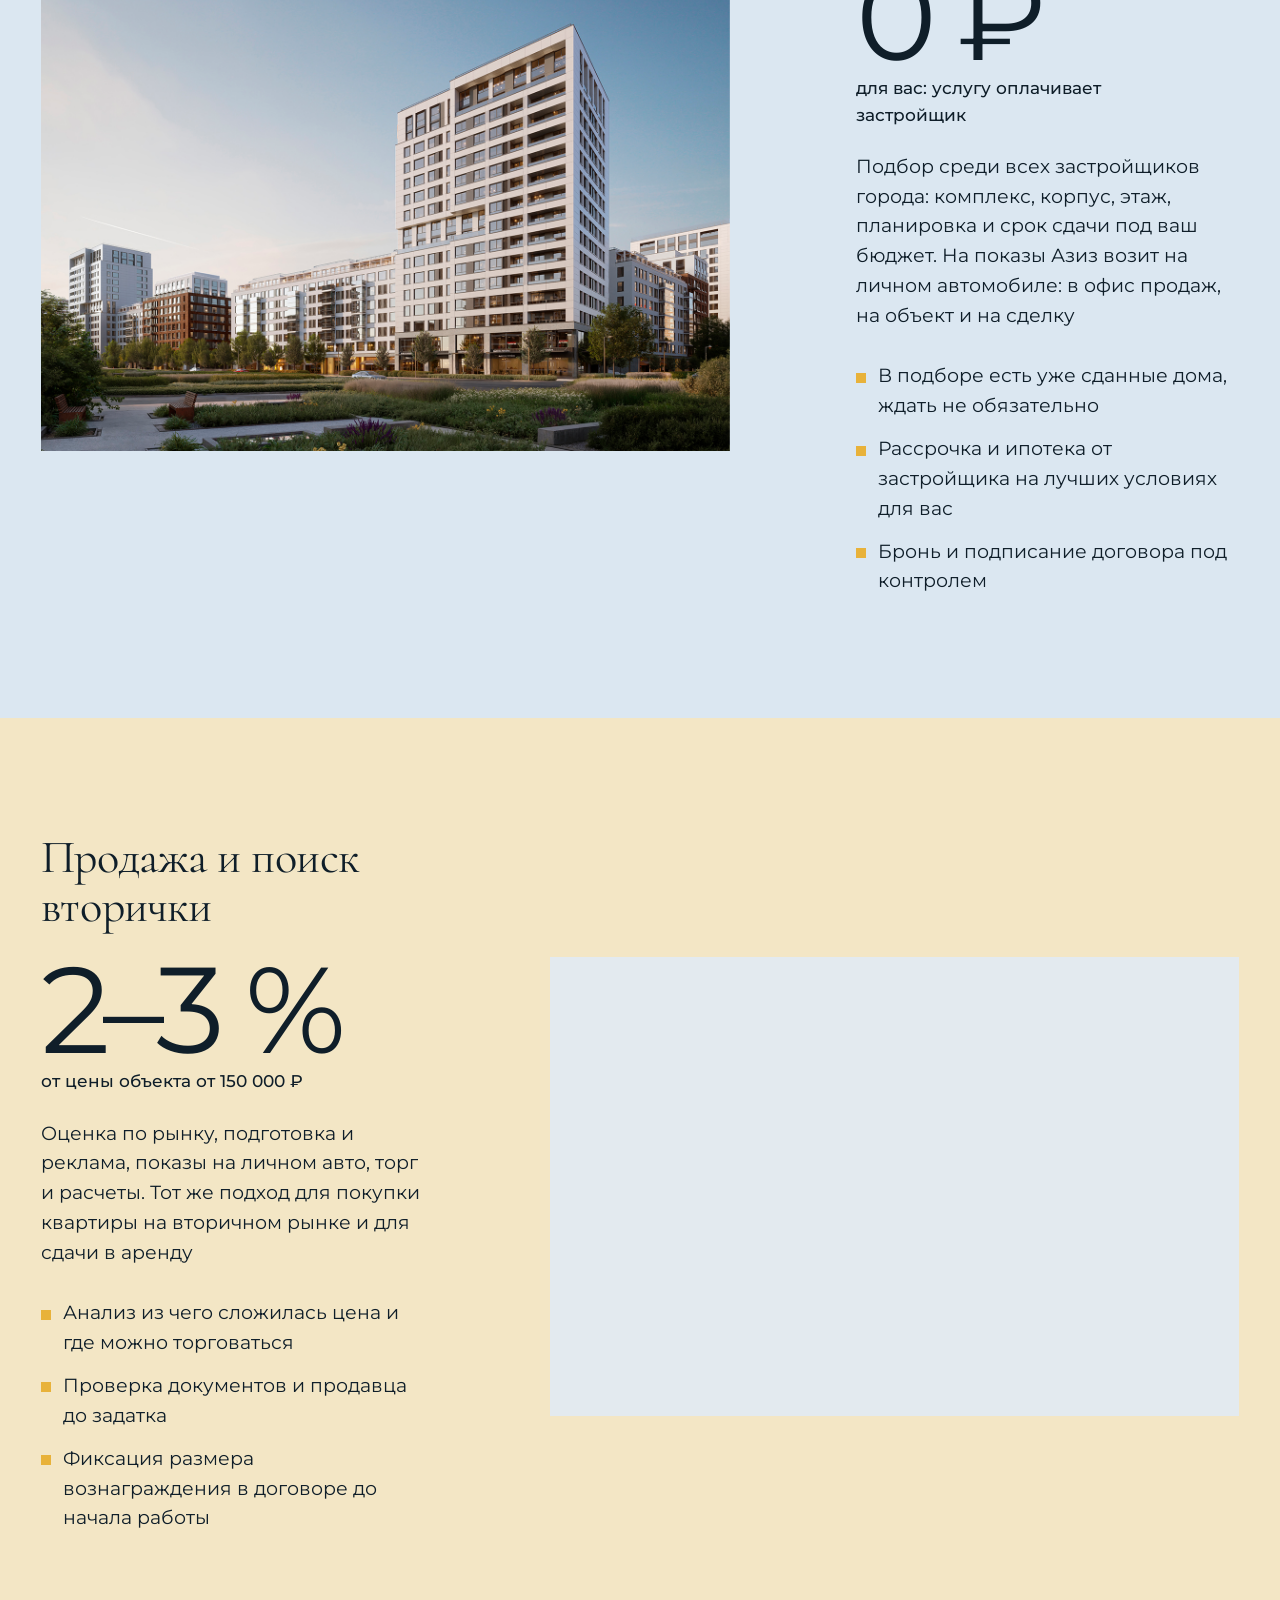
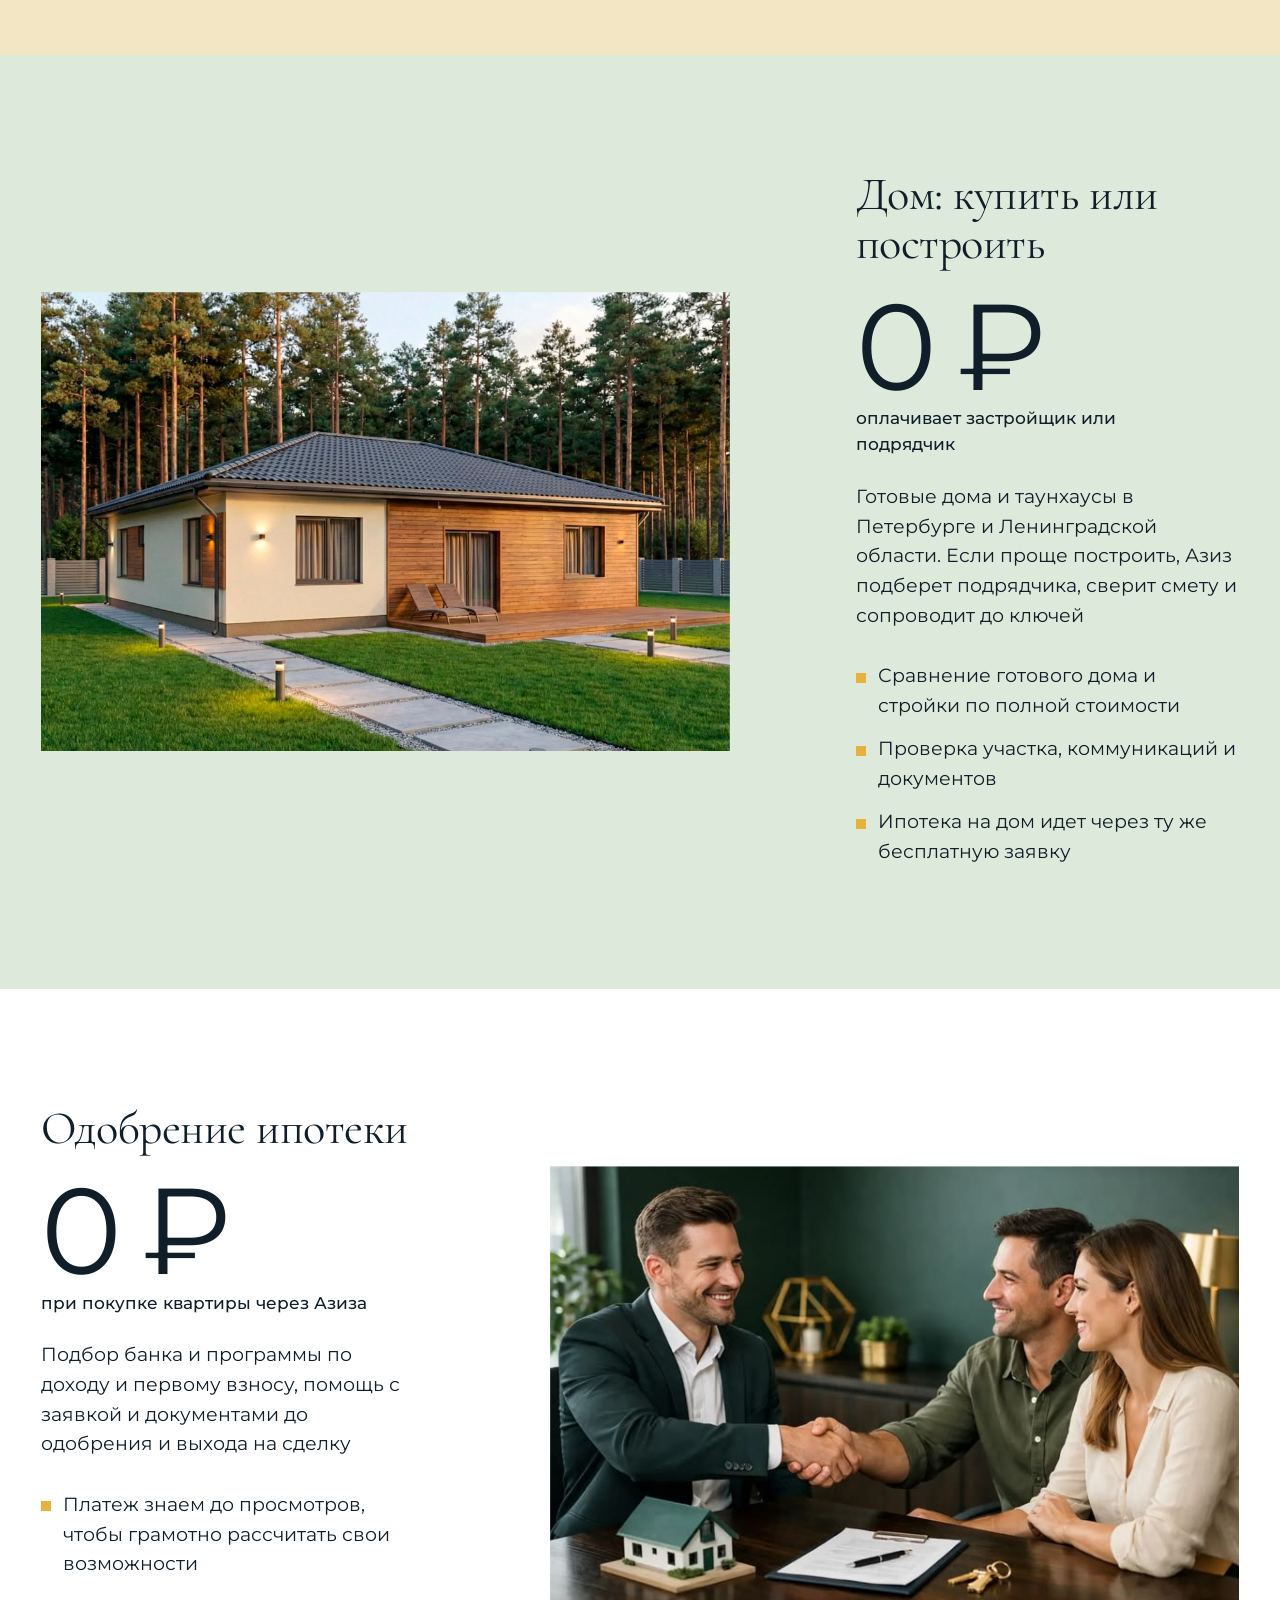
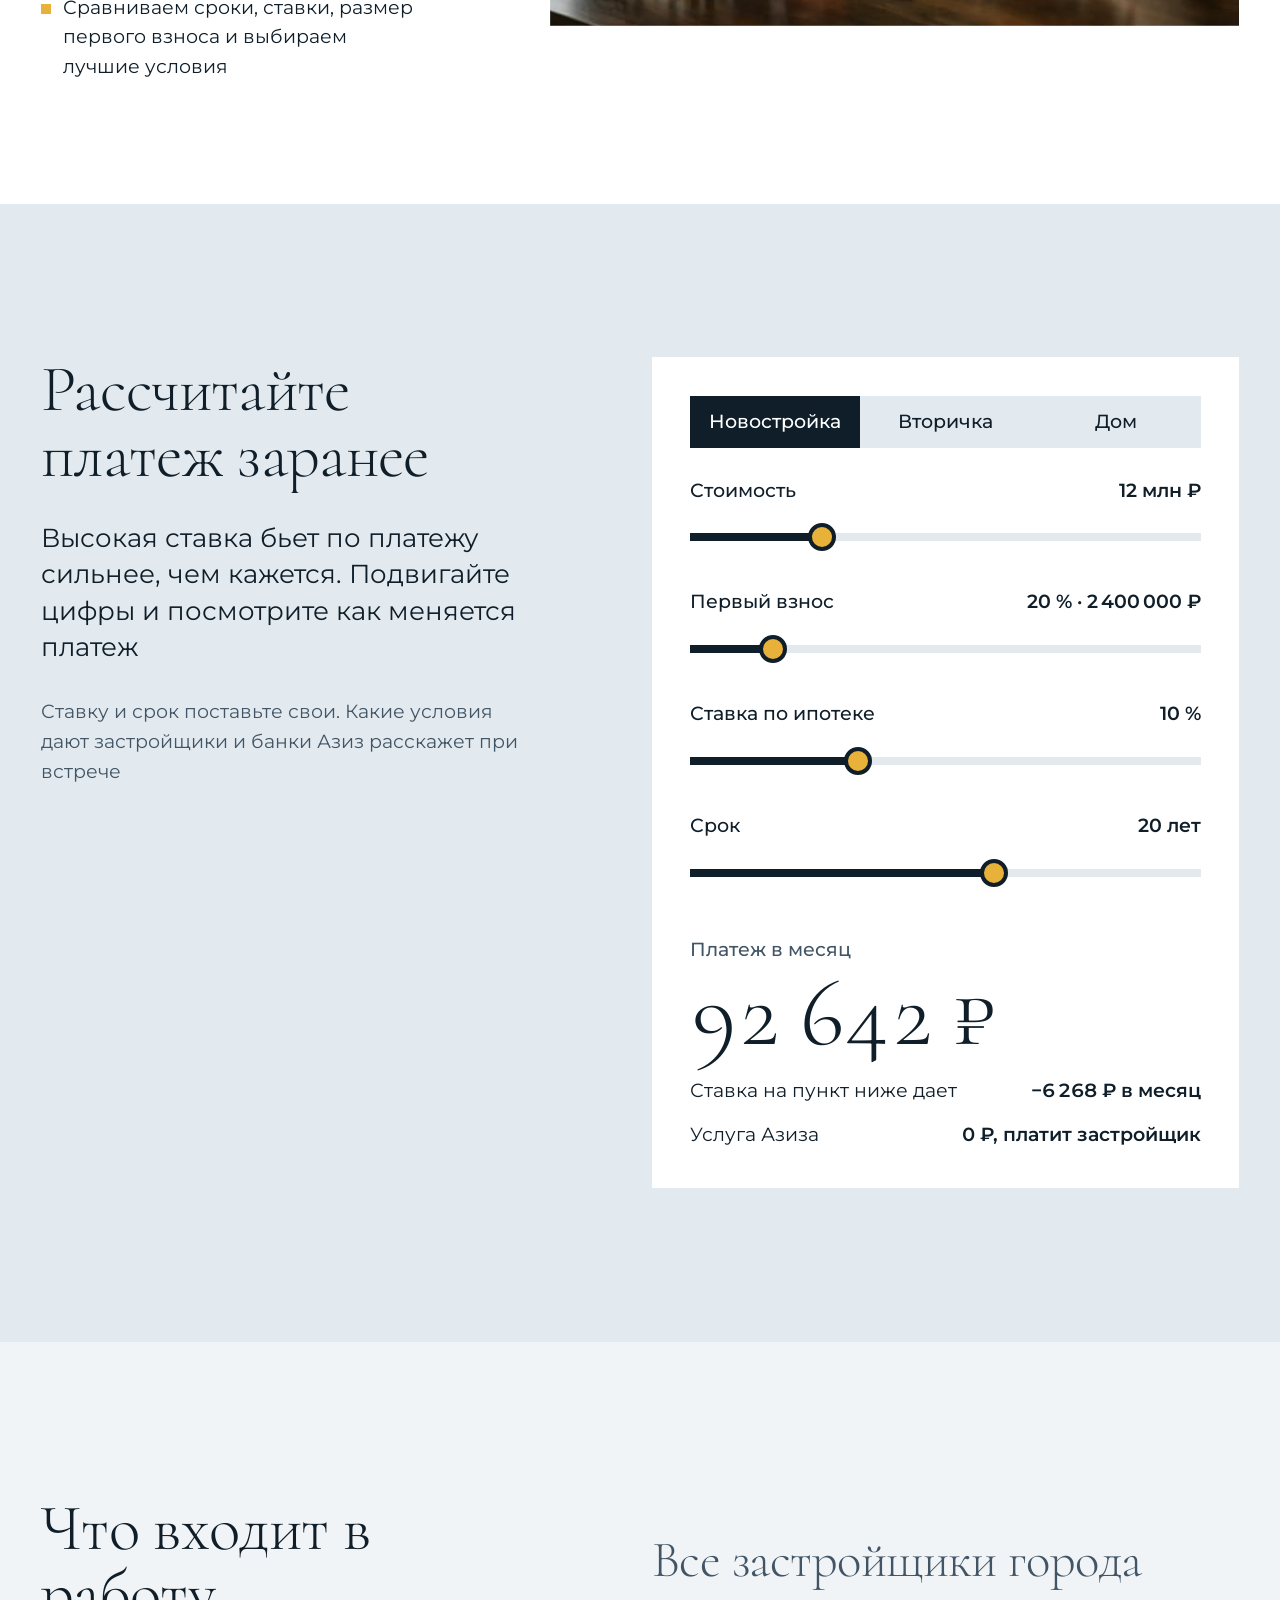
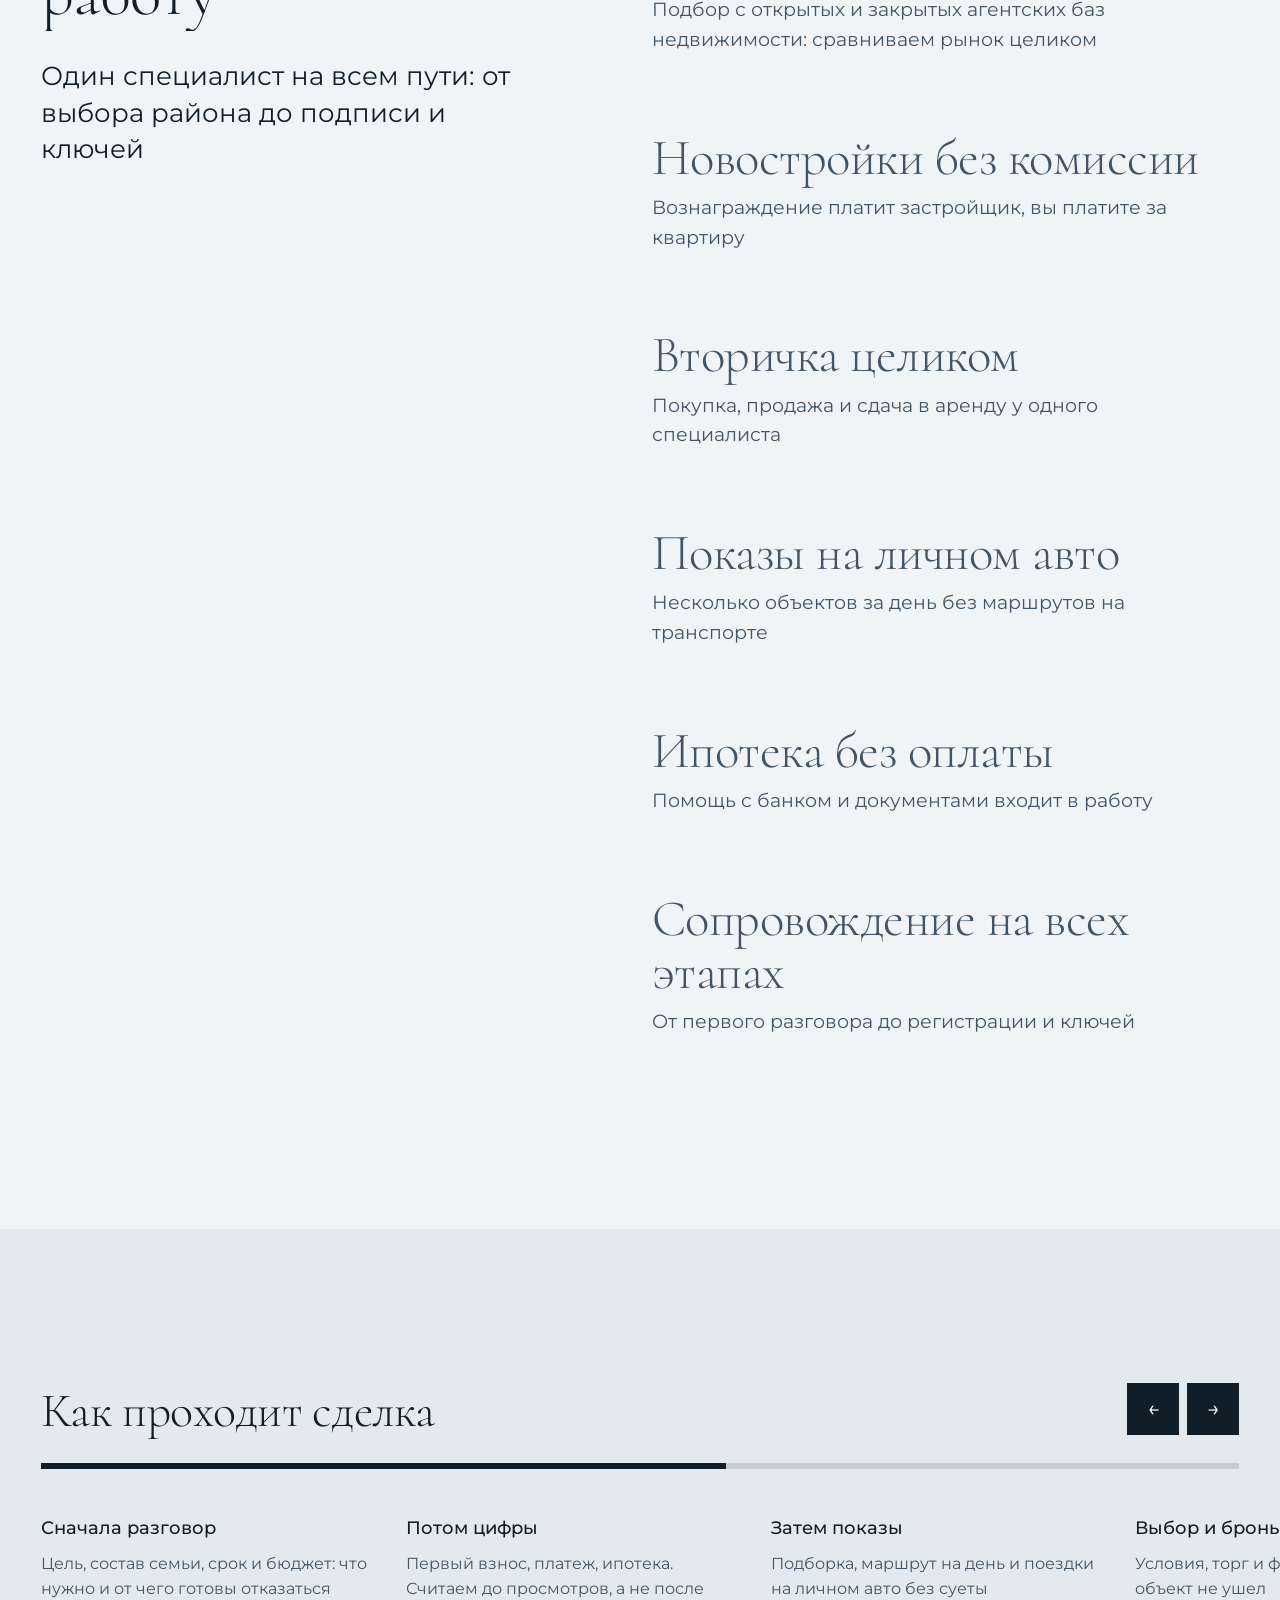
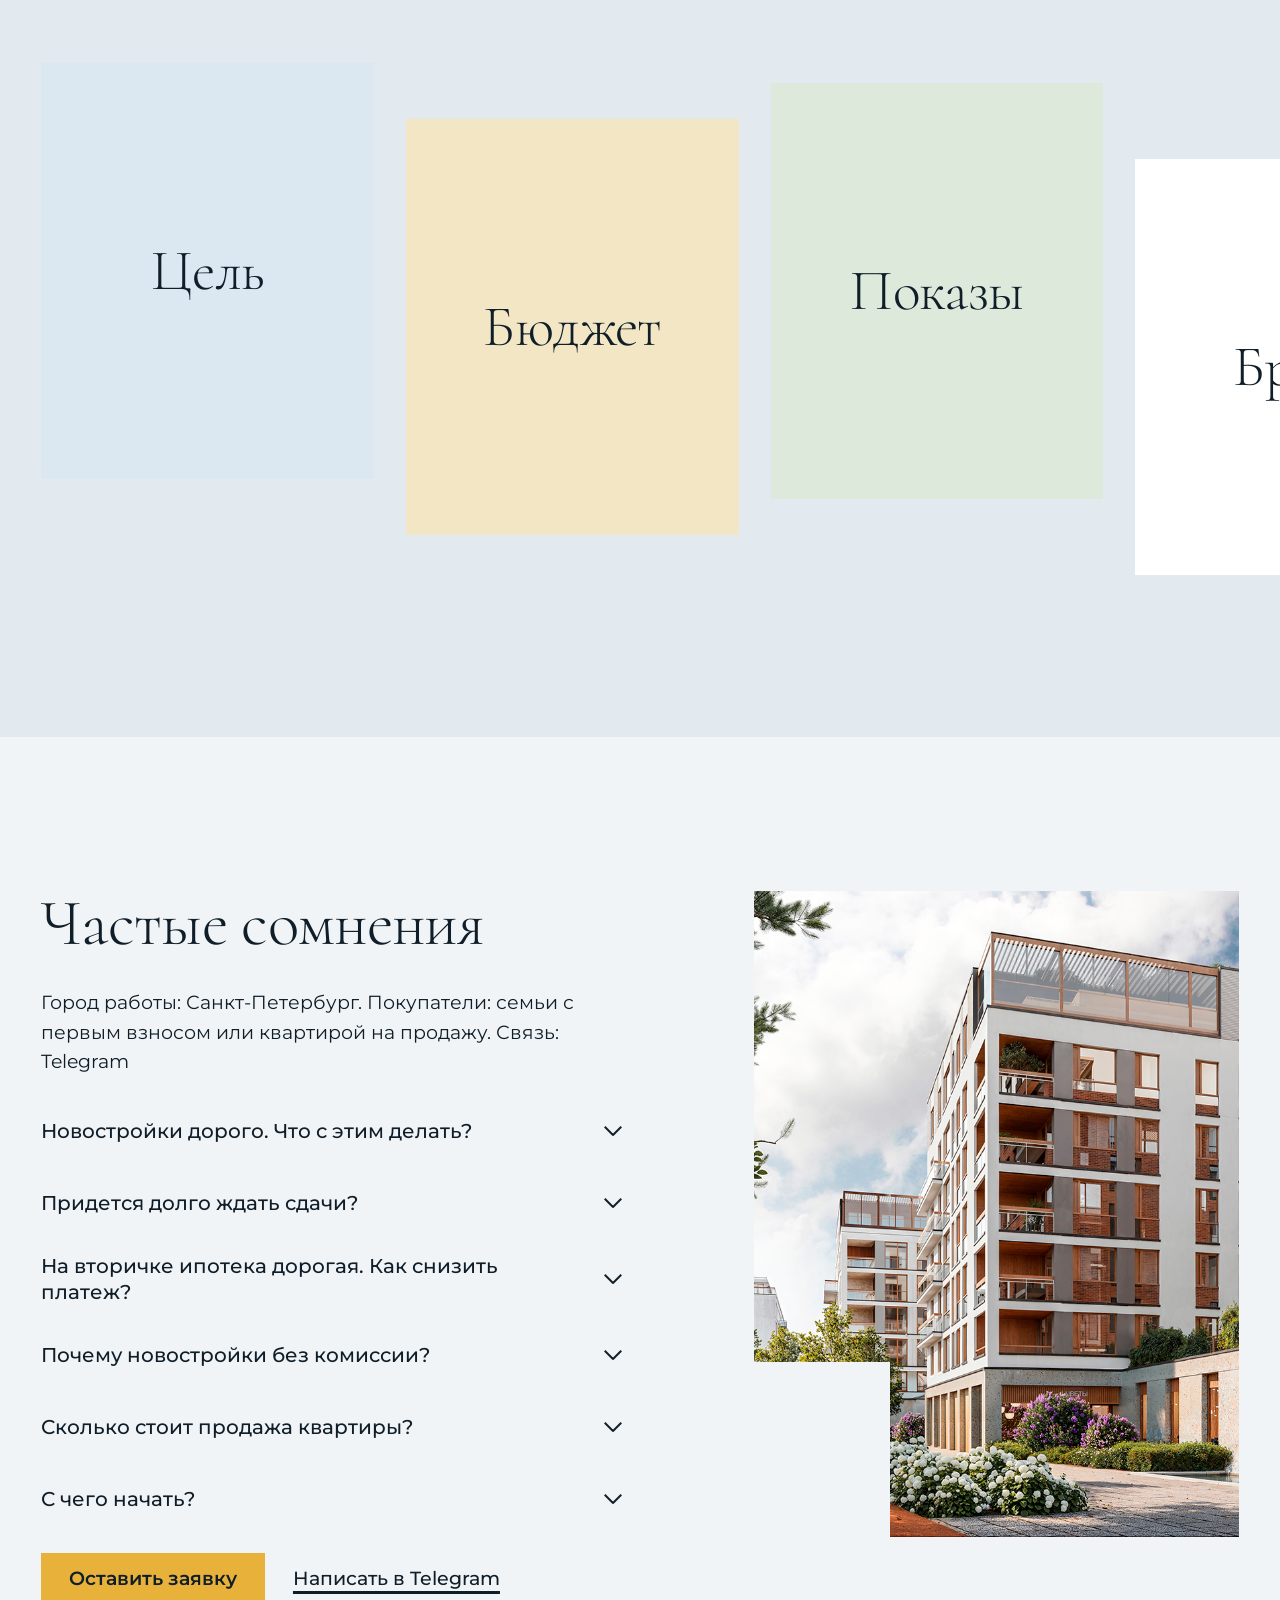
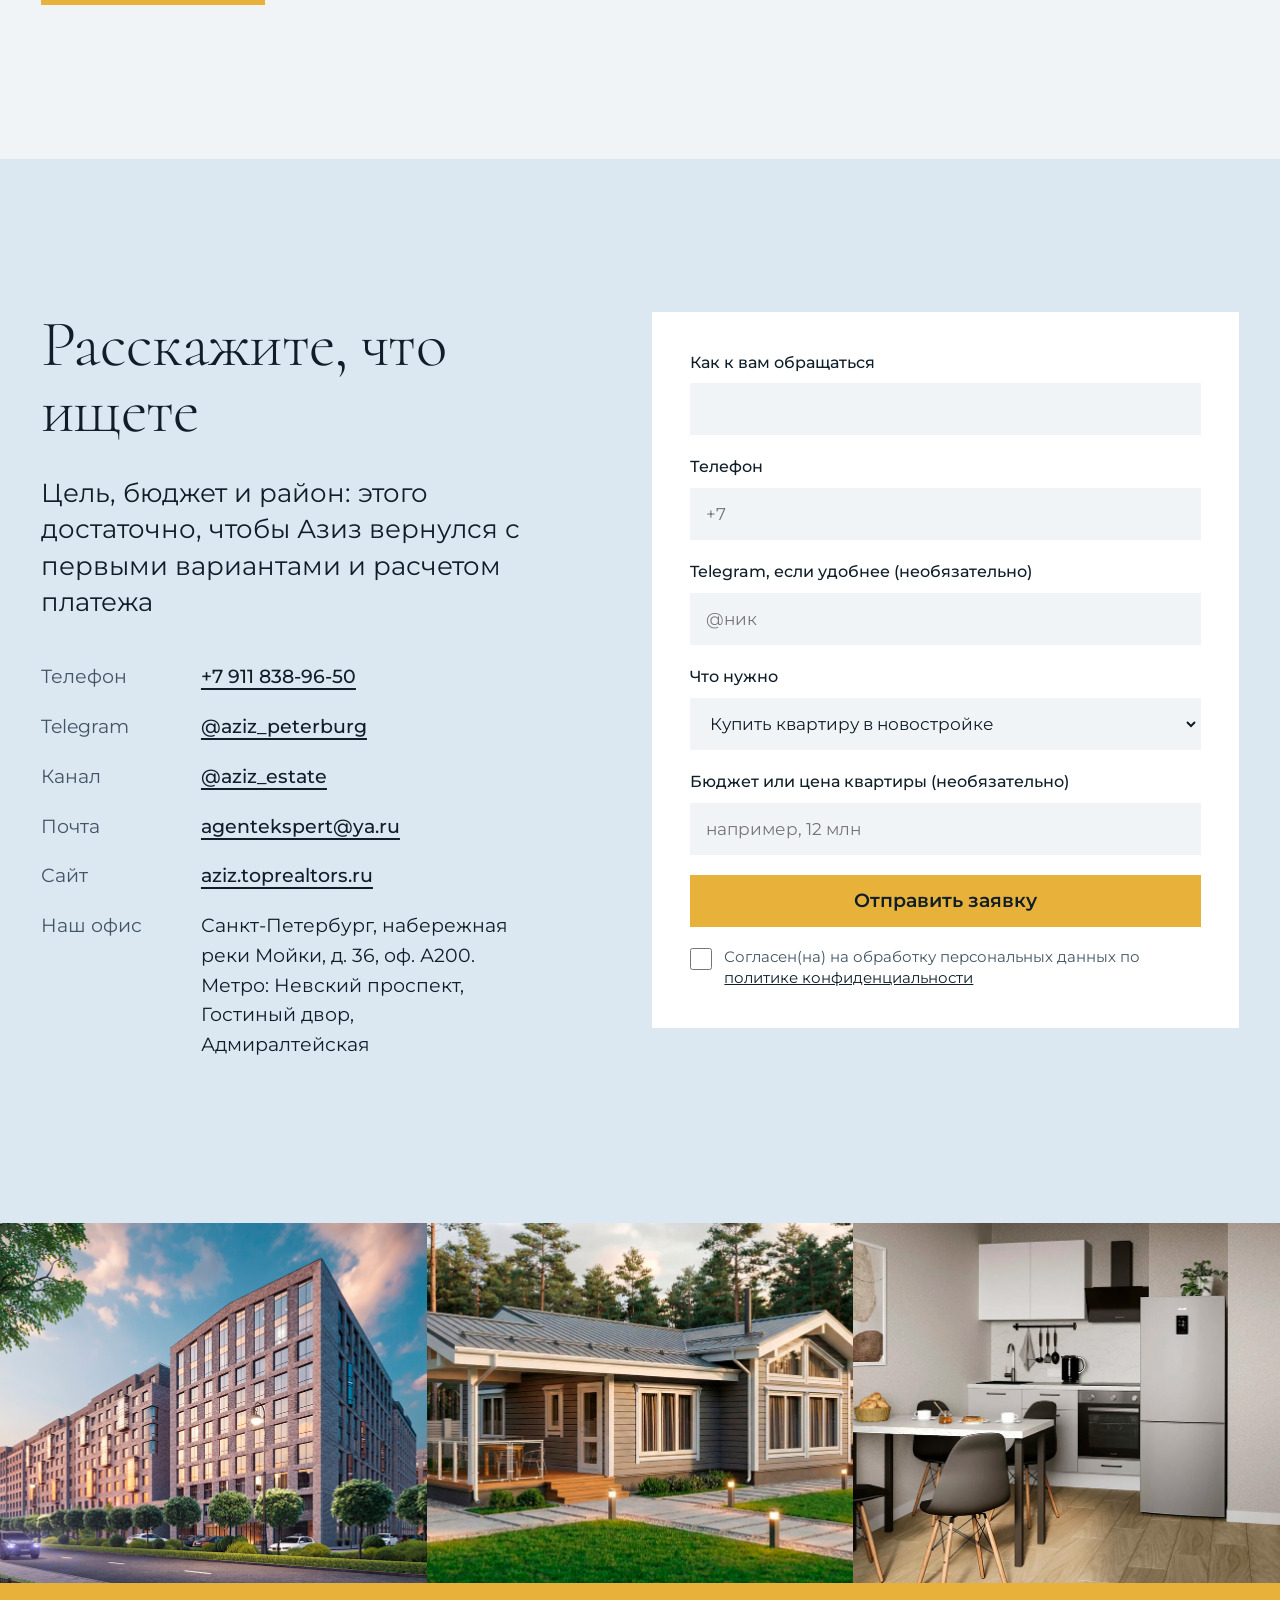
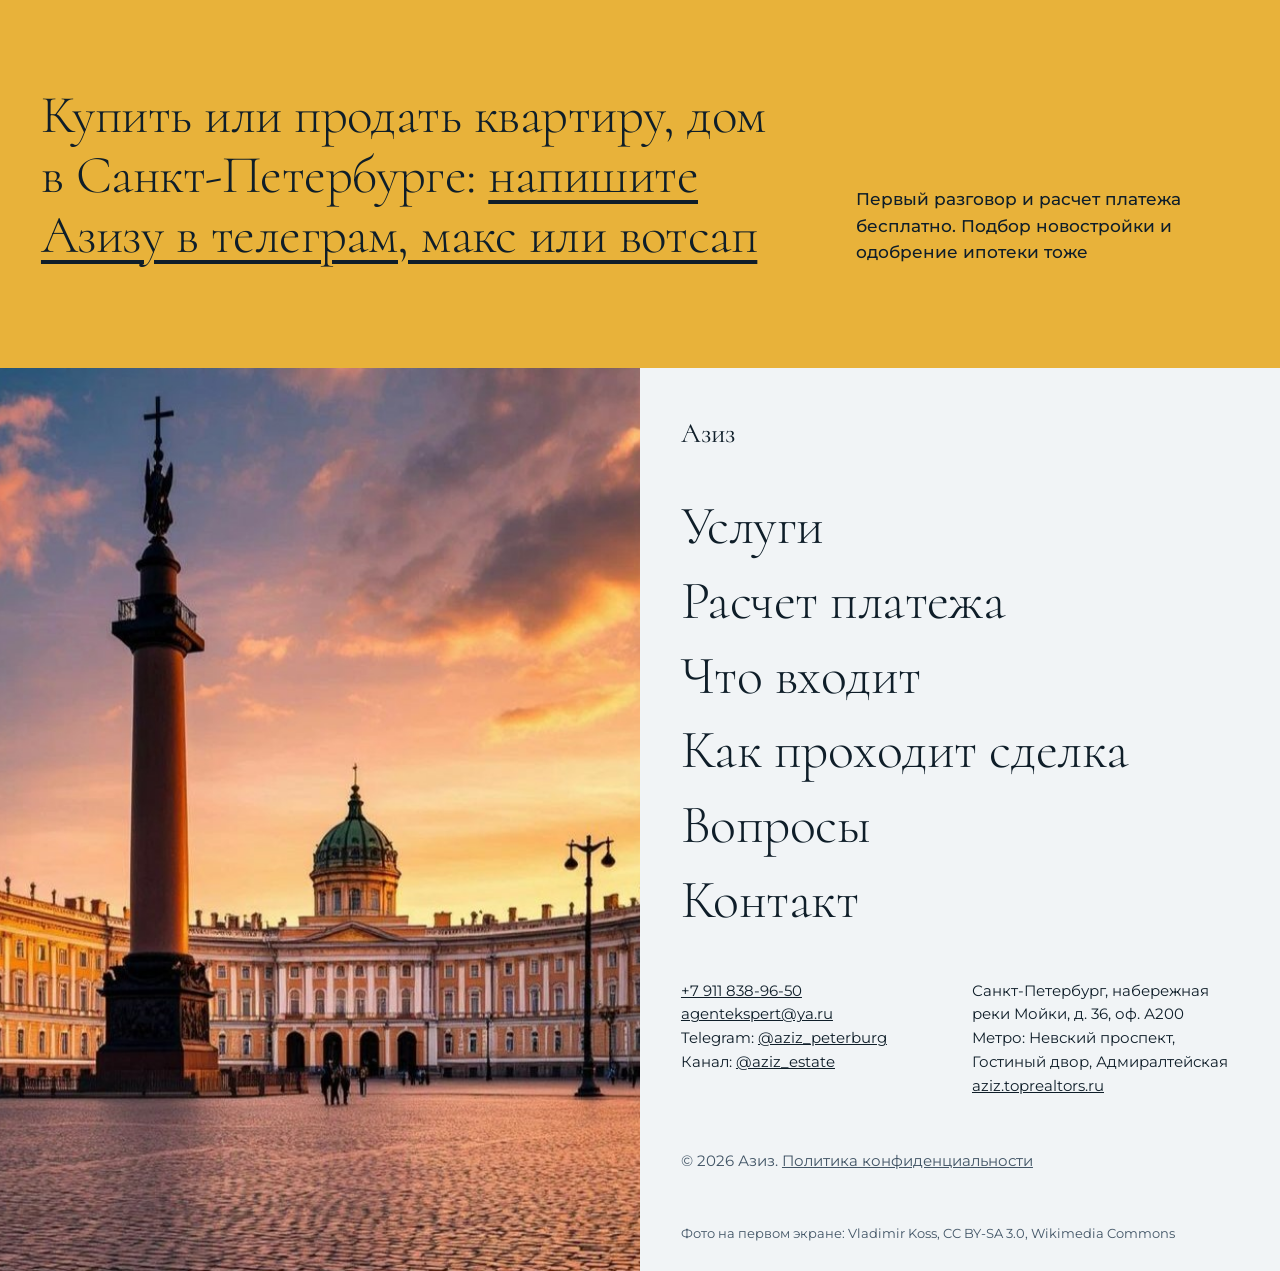
==== commit 417b5127: "SEO: мета-теги, canonical, Open Graph, JSON-LD, robots, sitemap, согласие и плашка cookie Co-Authore" ====
--- a/index.html
+++ b/index.html
@@ -3,13 +3,60 @@
 <head>
 <meta charset="utf-8">
 <meta name="viewport" content="width=device-width, initial-scale=1">
-<title>Азиз — брокер новостроек и риелтор в Петербурге</title>
-<meta name="description" content="Квартира в новостройке Петербурга без комиссии: подбор у всех застройщиков, бесплатное одобрение ипотеки, показы на личном авто. Продажа вторички от 2 %.">
+<title>Азиз: брокер новостроек и риелтор в Санкт-Петербурге</title>
+<meta name="description" content="Брокер по новостройкам и риелтор в Петербурге: подбор квартиры у застройщиков без комиссии, бесплатная ипотека, вторичка и дома, расчет платежа.">
+<link rel="canonical" href="https://murzzsite.github.io/aziz-estate-spb/">
+<meta property="og:locale" content="ru_RU">
+<meta property="og:site_name" content="Азиз, брокер новостроек и риелтор в Петербурге">
+<meta property="og:type" content="website">
+<meta property="og:url" content="https://murzzsite.github.io/aziz-estate-spb/">
+<meta property="og:title" content="Азиз: квартира в Петербурге без комиссии">
+<meta property="og:description" content="Новостройки, дома и ипотека бесплатно, платит застройщик. Продажа и поиск вторички. Расчет платежа на сайте.">
+<meta property="og:image" content="https://murzzsite.github.io/aziz-estate-spb/assets/disconnect.jpg">
+<meta property="og:image:alt" content="Разведенный Дворцовый мост в Петербурге ночью">
+<meta name="twitter:card" content="summary_large_image">
+<meta name="twitter:title" content="Азиз: квартира в Петербурге без комиссии">
+<meta name="twitter:description" content="Новостройки, дома и ипотека бесплатно, платит застройщик. Продажа и поиск вторички. Расчет платежа на сайте.">
+<meta name="twitter:image" content="https://murzzsite.github.io/aziz-estate-spb/assets/disconnect.jpg">
+<meta name="robots" content="index, follow">
+<script type="application/ld+json">{
+ "@context": "https://schema.org",
+ "@graph": [
+  {
+   "@type": "WebSite",
+   "@id": "https://murzzsite.github.io/aziz-estate-spb/#website",
+   "url": "https://murzzsite.github.io/aziz-estate-spb/",
+   "name": "Азиз, брокер новостроек и риелтор в Петербурге",
+   "inLanguage": "ru-RU"
+  },
+  {
+   "@type": "RealEstateAgent",
+   "@id": "https://murzzsite.github.io/aziz-estate-spb/#agent",
+   "name": "Азиз",
+   "description": "Брокер по новостройкам и риелтор в Санкт-Петербурге: подбор новостроек у застройщиков, вторичка, дома, помощь с одобрением ипотеки.",
+   "url": "https://murzzsite.github.io/aziz-estate-spb/",
+   "image": "https://murzzsite.github.io/aziz-estate-spb/assets/disconnect.jpg",
+   "telephone": "+7 911 838-96-50",
+   "email": "agentekspert@ya.ru",
+   "address": {
+    "@type": "PostalAddress",
+    "streetAddress": "набережная реки Мойки, д. 36, оф. А200",
+    "addressLocality": "Санкт-Петербург",
+    "addressCountry": "RU"
+   },
+   "areaServed": [
+    "Санкт-Петербург",
+    "Ленинградская область"
+   ],
+   "sameAs": [
+    "https://t.me/aziz_peterburg",
+    "https://t.me/aziz_estate",
+    "https://aziz.toprealtors.ru"
+   ]
+  }
+ ]
+}</script>
 <meta name="theme-color" content="#f1f4f6">
-<meta property="og:title" content="Азиз: квартира в Петербурге без комиссии">
-<meta property="og:description" content="Новостройки, дома и ипотека бесплатно, платит застройщик. Продажа вторички: 2–3 %, от 150 000 ₽.">
-<meta property="og:type" content="website">
-<meta property="og:image" content="assets/disconnect.jpg">
 <script>document.documentElement.className='js';</script>
 <link rel="preconnect" href="https://fonts.googleapis.com">
 <link rel="preconnect" href="https://fonts.gstatic.com" crossorigin>
@@ -161,9 +208,9 @@
       </div>
 
       <div class="res" aria-live="polite">
-        <p class="res__main"><span class="res__label">Платеж в месяц</span><span class="res__big" id="r-pay">—</span></p>
-        <p class="res__row"><span>Ставка на пункт ниже дает</span><b id="r-diff">—</b></p>
-        <p class="res__row"><span>Услуга Азиза</span><b id="r-fee">—</b></p>
+        <p class="res__main"><span class="res__label">Платеж в месяц</span><span class="res__big" id="r-pay">-</span></p>
+        <p class="res__row"><span>Ставка на пункт ниже дает</span><b id="r-diff">-</b></p>
+        <p class="res__row"><span>Услуга Азиза</span><b id="r-fee">-</b></p>
       </div>
     </form>
   </div>
@@ -282,7 +329,7 @@
       <label class="fld"><span>Бюджет или цена квартиры (необязательно)</span><input type="text" name="budget" placeholder="например, 12 млн"></label>
       <input type="text" name="_gotcha" style="display:none" tabindex="-1" autocomplete="off">
       <button class="btn btn--block" type="submit"><span class="btn__t">Отправить заявку</span></button>
-      <p class="consent">Нажимая кнопку, вы соглашаетесь с <a href="privacy.html">политикой конфиденциальности</a></p>
+      <label class="agree"><input type="checkbox" name="consent" value="yes" required><span>Согласен(на) на обработку персональных данных по <a href="privacy.html" target="_blank" rel="noopener">политике конфиденциальности</a></span></label>
     </form>
   </div>
 </section>
@@ -324,5 +371,6 @@
 </footer>
 
 <script src="script.js"></script>
+<script src="cookie.js" defer data-ink="#0f1e29" data-accent="#e8b23a" data-on-accent="#0f1e29"></script>
 </body>
 </html>
--- a/styles.css
+++ b/styles.css
@@ -325,3 +325,7 @@
   .btn::before,.link,.nav a::after{transition:none}
   .acc details p{animation:none}
 }
+
+.agree{display:flex;gap:12px;align-items:flex-start;font-size:var(--s-small);color:var(--muted);line-height:1.45}
+.agree input{width:22px;height:22px;margin:1px 0 0;flex:none;accent-color:var(--ink)}
+.agree a{color:var(--ink)}
